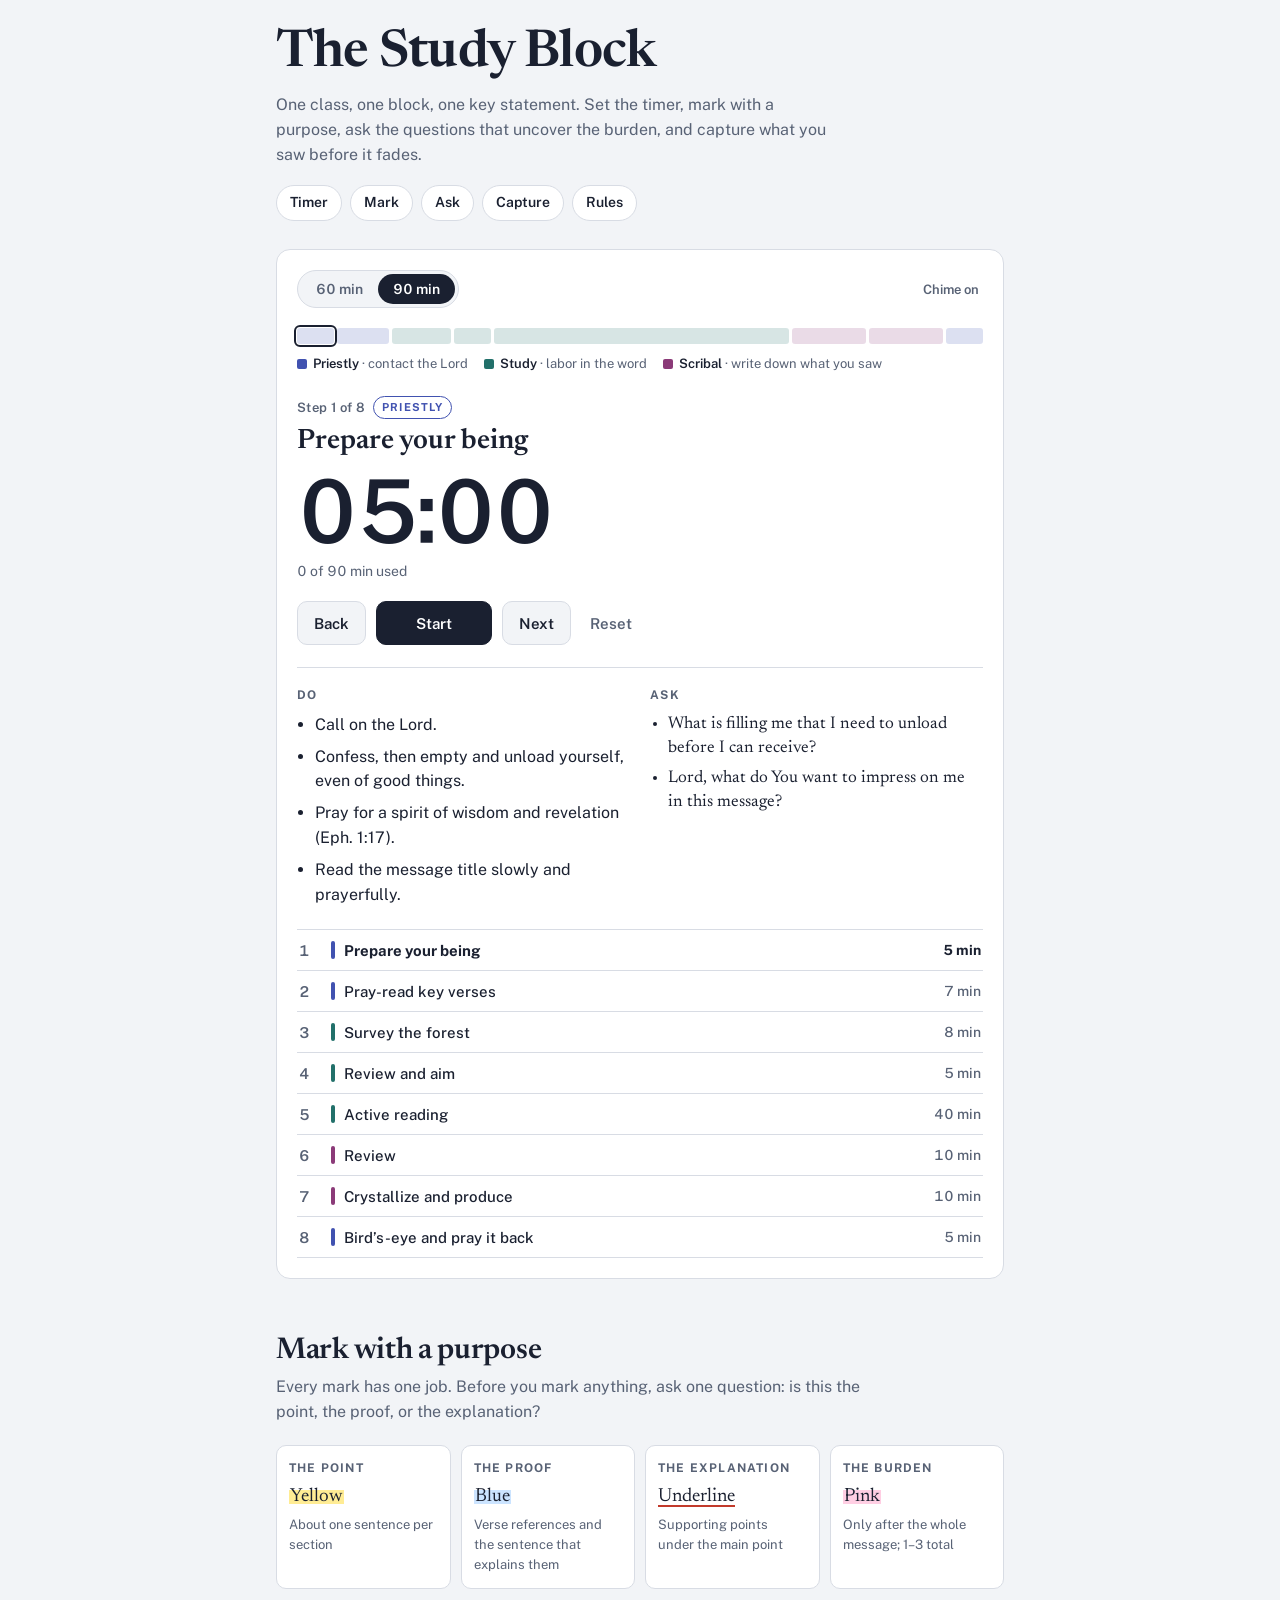
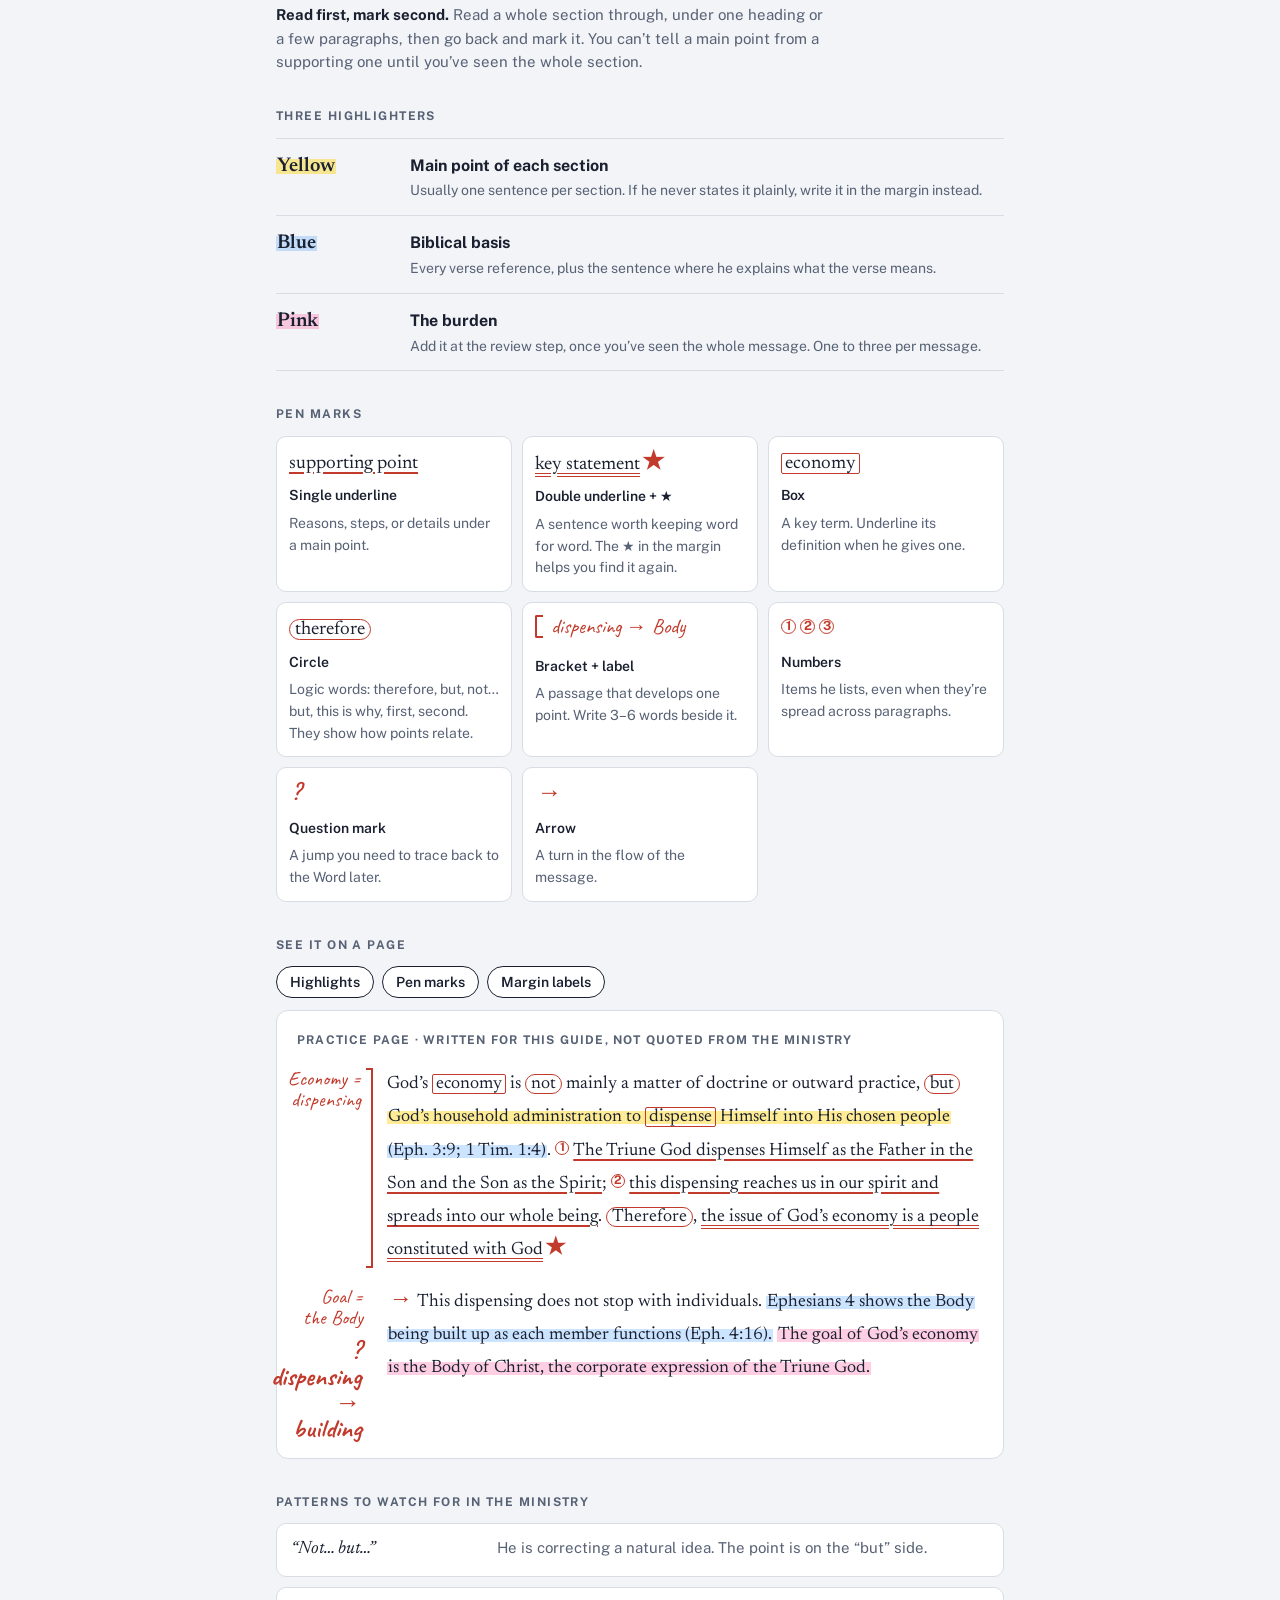
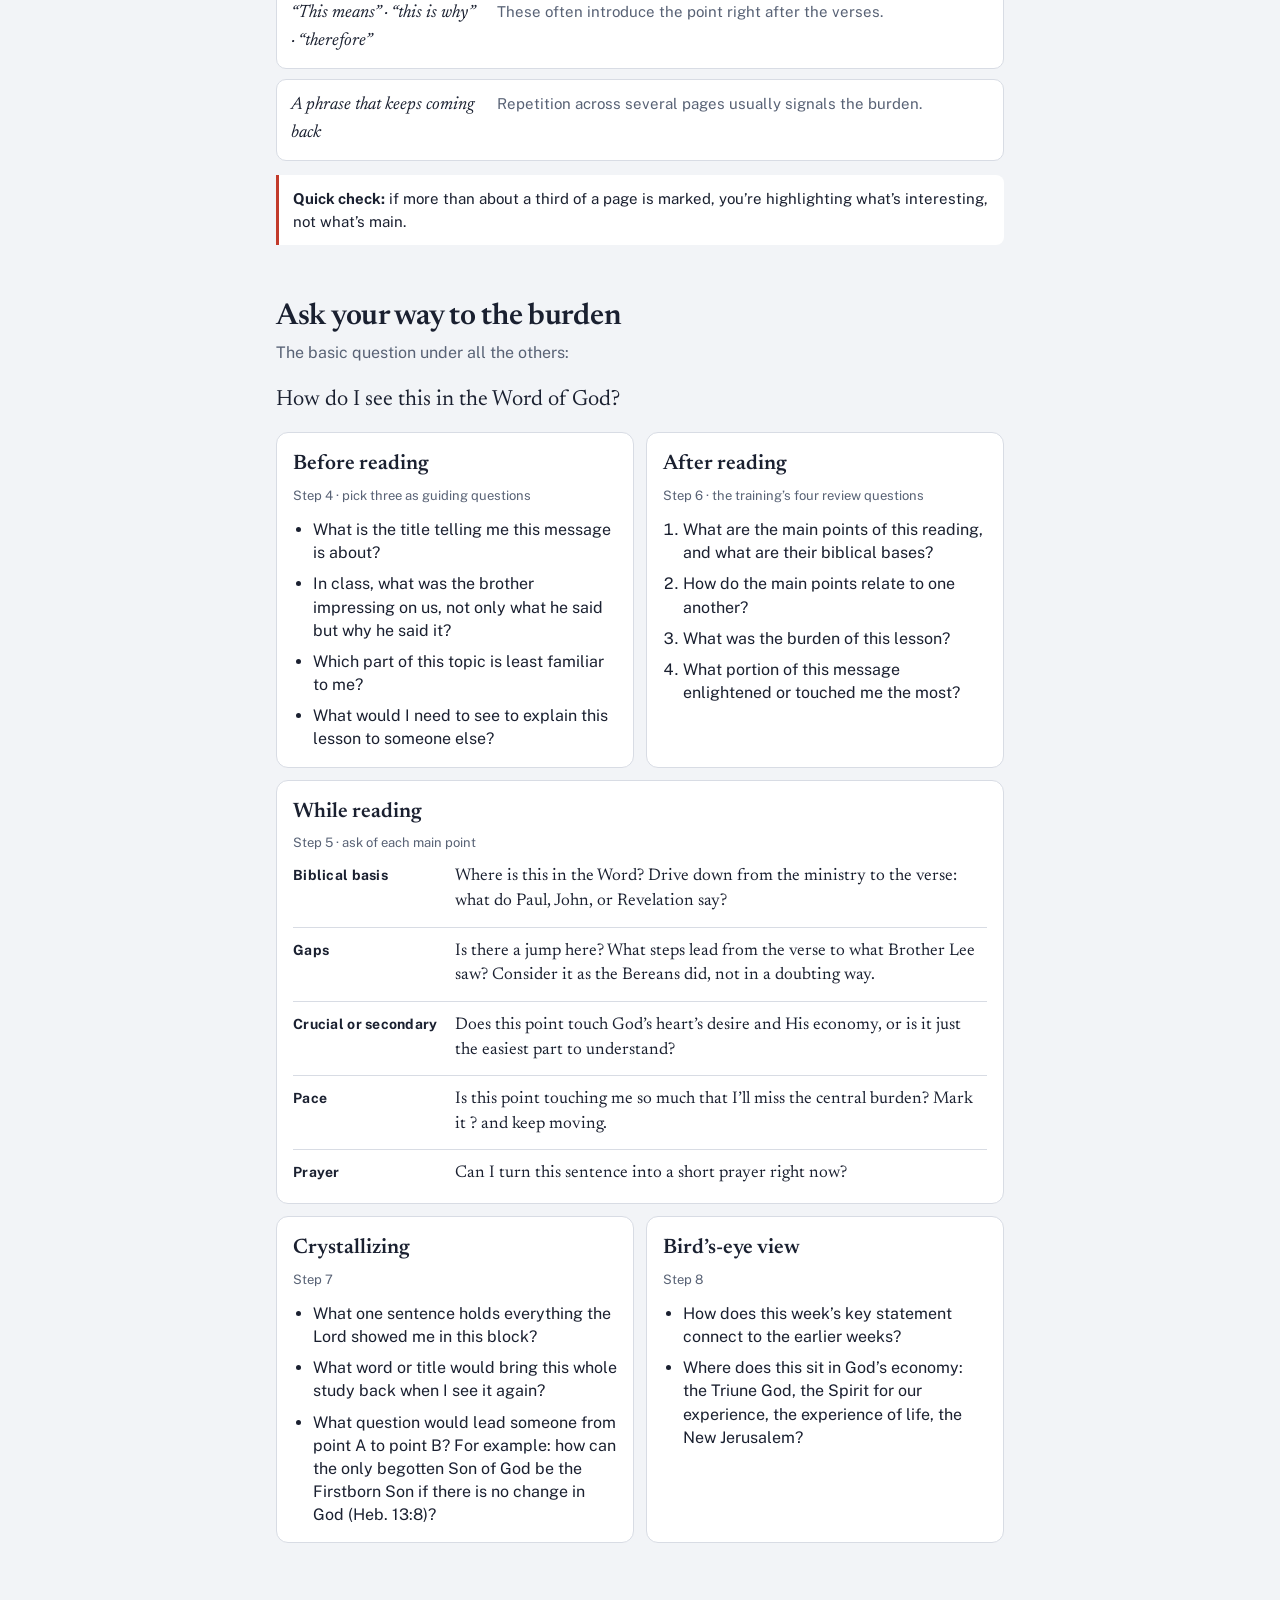
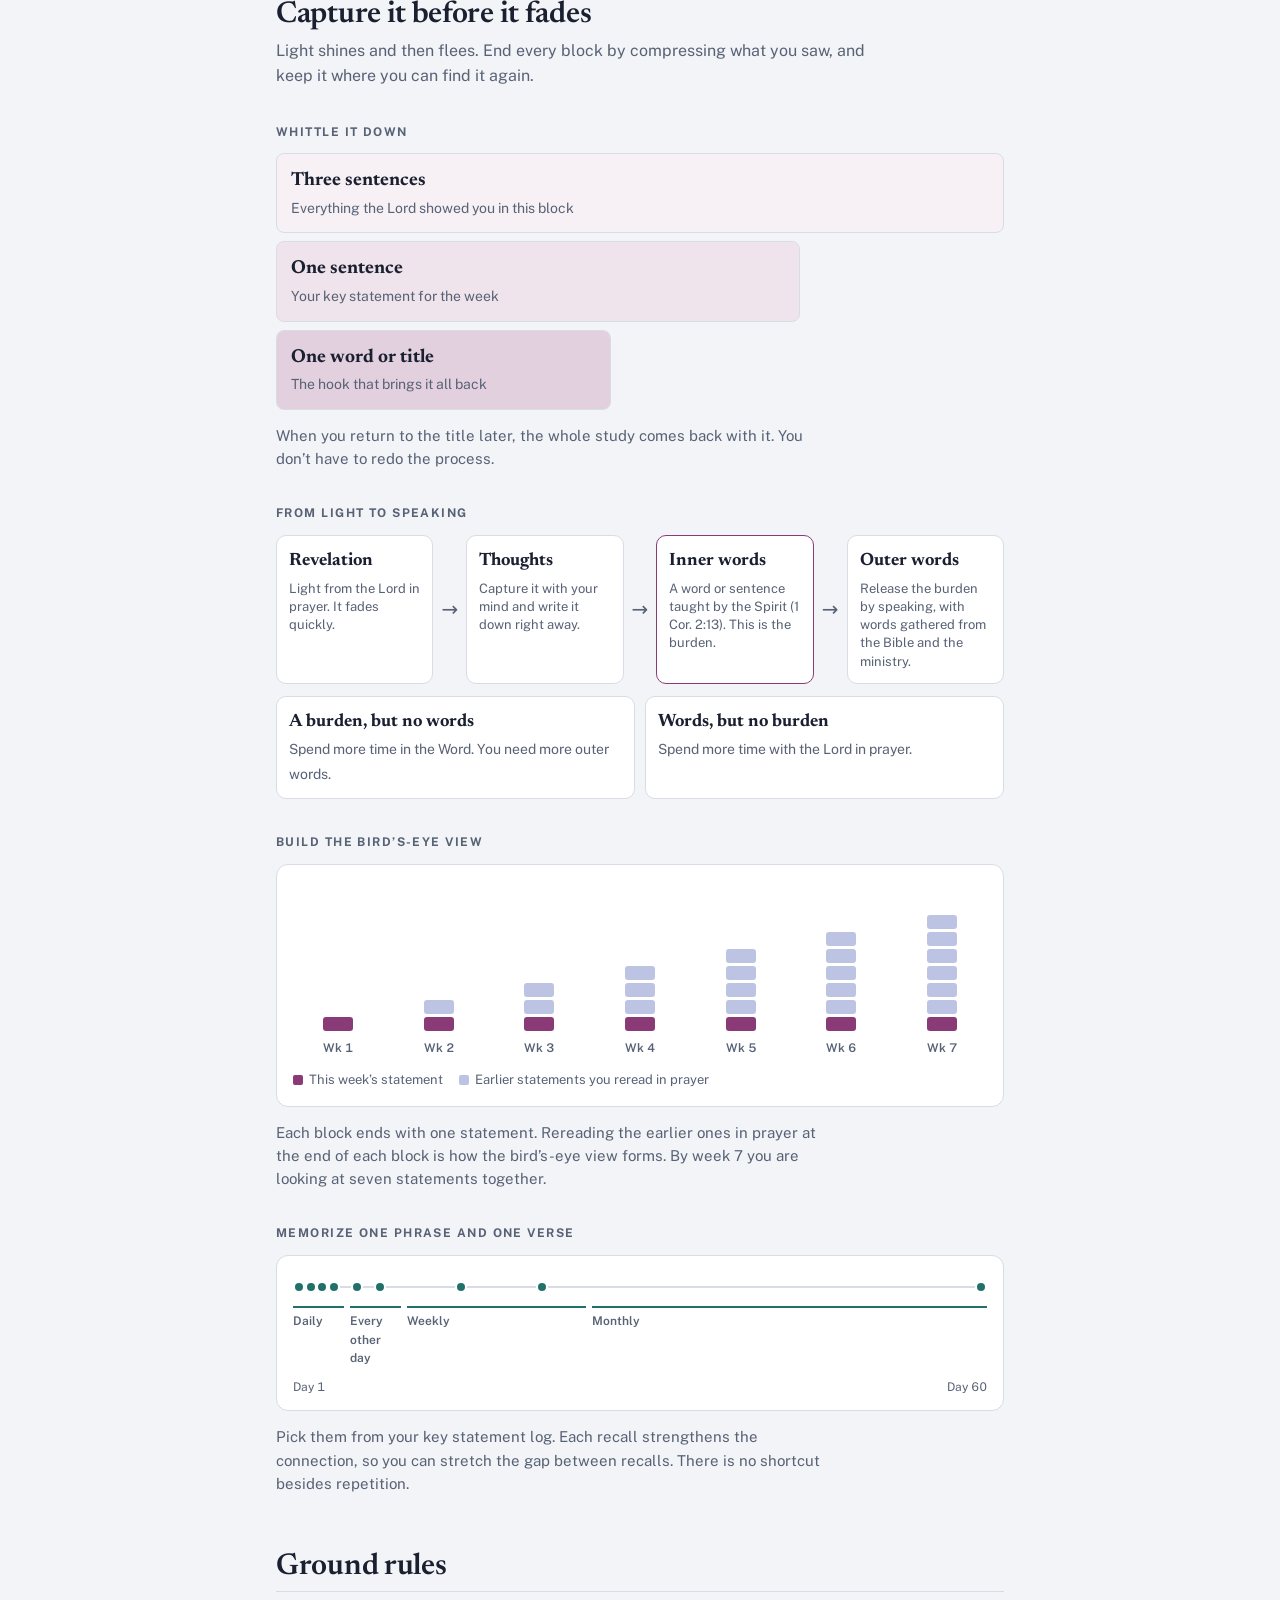
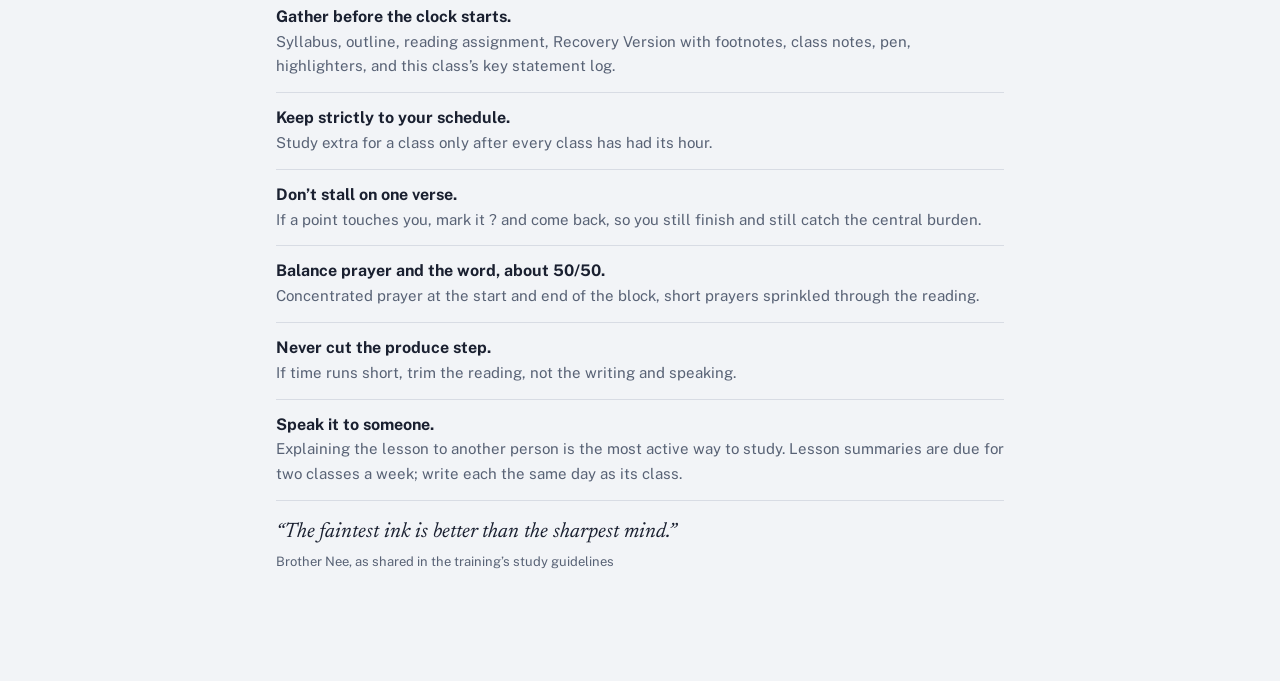
==== index.html @ 32d8c254 "Rename browser tab title to Studying the Ministry Co-Authored-By: Claude Opus 5.5 <noreply@anthropic" ====
<!doctype html>
<html lang="en">
<head>
<meta charset="utf-8">
<meta name="viewport" content="width=device-width, initial-scale=1, viewport-fit=cover">
<title>Studying the Ministry</title>
<link rel="preconnect" href="https://fonts.googleapis.com">
<link rel="preconnect" href="https://fonts.gstatic.com" crossorigin>
<link rel="stylesheet" href="https://fonts.googleapis.com/css2?family=Caveat:wght@500;700&family=Newsreader:ital,opsz,wght@0,6..72,400;0,6..72,600;1,6..72,400&family=Public+Sans:wght@400;500;600;700&display=swap">
<style>
/* Standalone reset (the artifact viewer supplied these) */
[hidden] { display: none !important; }
body { margin: 0; }
img { max-width: 100%; }
:root { padding-top: env(safe-area-inset-top, 0px); padding-bottom: env(safe-area-inset-bottom, 0px); }

/* Layout: one reading column like a marked study page — the timer is the working tool up top, then the marking key, questions, and capture methods as reference. */
:root {
  --paper: #F2F4F7;
  --sheet: #FFFFFF;
  --ink: #1A2030;
  --muted: #586275;
  --rule: #D8DCE4;
  --pen: #C23A2B;
  --priestly: #4152B0;
  --study: #22706A;
  --scribal: #8B3A78;
  --hl-y: rgba(255, 210, 0, .42);
  --hl-b: rgba(56, 150, 255, .26);
  --hl-p: rgba(255, 80, 155, .28);
  --font-display: "Newsreader", Georgia, "Times New Roman", serif;
  --font-body: "Public Sans", system-ui, -apple-system, "Segoe UI", sans-serif;
  --font-hand: "Caveat", "Segoe Print", "Bradley Hand", cursive;
}
@media (prefers-color-scheme: dark) {
  :root:not([data-theme="light"]) {
    --paper: #11141B; --sheet: #191D27; --ink: #E6E9F0; --muted: #9BA4B6; --rule: #2B3141; --pen: #FF8274;
    --priestly: #95A2FF; --study: #5CC4B9; --scribal: #E592CF;
    --hl-y: rgba(255, 210, 0, .30); --hl-b: rgba(90, 170, 255, .30); --hl-p: rgba(255, 110, 175, .32);
    color-scheme: dark;
  }
}
:root[data-theme="dark"] {
  --paper: #11141B; --sheet: #191D27; --ink: #E6E9F0; --muted: #9BA4B6; --rule: #2B3141; --pen: #FF8274;
  --priestly: #95A2FF; --study: #5CC4B9; --scribal: #E592CF;
  --hl-y: rgba(255, 210, 0, .30); --hl-b: rgba(90, 170, 255, .30); --hl-p: rgba(255, 110, 175, .32);
  color-scheme: dark;
}

* { box-sizing: border-box; }
body { background: var(--paper); color: var(--ink); font-family: var(--font-body); font-size: 16px; line-height: 1.55; }
.wrap {
  max-width: 760px; margin: 0 auto;
  padding-left: max(16px, env(safe-area-inset-left, 0px));
  padding-right: max(16px, env(safe-area-inset-right, 0px));
  padding-block: 28px 110px;
}
a { color: inherit; }
.sr { position: absolute; width: 1px; height: 1px; overflow: hidden; clip: rect(0 0 0 0); white-space: nowrap; }

/* Header */
h1 { font-family: var(--font-display); font-weight: 600; font-size: clamp(36px, 8vw, 52px); line-height: 1.02; margin: 0 0 12px; letter-spacing: -.015em; text-wrap: balance; }
.lede { color: var(--muted); max-width: 56ch; margin: 0; }
nav.jump { display: flex; gap: 8px; flex-wrap: wrap; margin-top: 18px; }
nav.jump a { font-size: 14px; font-weight: 600; text-decoration: none; padding: 6px 13px; border: 1px solid var(--rule); border-radius: 999px; background: var(--sheet); }
nav.jump a:hover { border-color: var(--muted); }

section { margin-top: 56px; scroll-margin-top: 16px; }
h2 { font-family: var(--font-display); font-weight: 600; font-size: 30px; line-height: 1.12; margin: 0 0 6px; text-wrap: balance; letter-spacing: -.01em; }
.section-lede { color: var(--muted); margin: 0 0 20px; max-width: 60ch; }
h3 { font-size: 12px; text-transform: uppercase; letter-spacing: .12em; color: var(--muted); font-weight: 700; margin: 34px 0 12px; }

/* Timer */
.tool { background: var(--sheet); border: 1px solid var(--rule); border-radius: 14px; padding: 20px; margin-top: 26px; }
.tool-top { display: flex; justify-content: space-between; align-items: center; gap: 12px; flex-wrap: wrap; }
.seg-ctl { display: inline-flex; border: 1px solid var(--rule); border-radius: 999px; padding: 3px; background: var(--paper); }
.seg-ctl button { border: 0; background: transparent; font: 600 14px var(--font-body); color: var(--muted); padding: 7px 15px; border-radius: 999px; cursor: pointer; font-variant-numeric: tabular-nums; }
.seg-ctl button[aria-pressed="true"] { background: var(--ink); color: var(--sheet); }
.chime { font: 600 13px var(--font-body); color: var(--muted); background: transparent; border: 0; cursor: pointer; padding: 6px 4px; }

.bar { display: flex; gap: 3px; height: 16px; margin: 20px 0 10px; }
.seg { position: relative; border-radius: 3px; overflow: hidden; min-width: 8px; cursor: pointer; border: 0; padding: 0; background: transparent; }
.seg::before { content: ""; position: absolute; inset: 0; background: var(--c); opacity: .18; }
.seg .fill { position: absolute; inset: 0 auto 0 0; width: 0; background: var(--c); }
.seg.current { outline: 2px solid var(--ink); outline-offset: 1px; }
.g-priestly { --c: var(--priestly); }
.g-study { --c: var(--study); }
.g-scribal { --c: var(--scribal); }
.legend { display: flex; gap: 6px 16px; flex-wrap: wrap; font-size: 13px; color: var(--muted); margin: 0; padding: 0; list-style: none; }
.legend li::before { content: ""; display: inline-block; width: 10px; height: 10px; border-radius: 2px; background: var(--c); margin-right: 6px; vertical-align: -1px; }
.legend b { color: var(--ink); font-weight: 600; }

.now { margin-top: 22px; }
.now .meta { font-size: 13px; color: var(--muted); font-weight: 600; letter-spacing: .03em; display: flex; gap: 8px; align-items: center; flex-wrap: wrap; }
.pill { font-size: 11px; font-weight: 700; letter-spacing: .1em; text-transform: uppercase; padding: 2px 8px; border-radius: 999px; color: var(--c); border: 1px solid var(--c); }
.now .name { font-family: var(--font-display); font-size: 28px; font-weight: 600; line-height: 1.15; margin: 6px 0 0; text-wrap: balance; }
.clock { font-variant-numeric: tabular-nums; font-size: clamp(60px, 17vw, 88px); font-weight: 600; letter-spacing: -.03em; line-height: 1; margin: 10px 0 6px; }
.overall { font-size: 14px; color: var(--muted); font-variant-numeric: tabular-nums; margin: 0; }

.controls { display: flex; gap: 10px; margin-top: 18px; flex-wrap: wrap; align-items: center; }
.btn { font: 600 15px var(--font-body); border-radius: 10px; padding: 10px 16px; border: 1px solid var(--rule); background: var(--paper); color: var(--ink); cursor: pointer; min-height: 44px; }
.btn.primary { background: var(--ink); color: var(--sheet); border-color: var(--ink); min-width: 116px; }
.btn.text { background: transparent; border-color: transparent; color: var(--muted); padding-inline: 8px; }
.btn:hover { border-color: var(--muted); }
.btn.primary:hover { opacity: .9; }
button:focus-visible, a:focus-visible { outline: 2px solid var(--priestly); outline-offset: 2px; }

.detail { display: grid; grid-template-columns: 1fr 1fr; gap: 20px; margin-top: 22px; padding-top: 18px; border-top: 1px solid var(--rule); }
.detail > div { min-width: 0; }
.detail h4 { margin: 0 0 8px; font-size: 12px; letter-spacing: .12em; text-transform: uppercase; color: var(--muted); }
.detail ul { margin: 0; padding-left: 18px; display: grid; gap: 7px; }
.detail .ask li { font-family: var(--font-display); font-size: 17px; line-height: 1.4; }
.pace { margin-top: 16px; font-size: 14px; padding: 10px 12px; border-radius: 8px; background: var(--paper); border: 1px dashed var(--rule); }
@media (max-width: 560px) { .detail { grid-template-columns: 1fr; } }

.steps { list-style: none; margin: 22px 0 0; padding: 0; border-top: 1px solid var(--rule); }
.steps button { width: 100%; display: grid; grid-template-columns: 22px 1fr auto; gap: 10px; align-items: center; padding: 11px 2px; border: 0; border-bottom: 1px solid var(--rule); background: transparent; color: var(--ink); font: 500 15px var(--font-body); text-align: left; cursor: pointer; }
.steps .n { font-variant-numeric: tabular-nums; color: var(--muted); font-weight: 600; }
.steps .nm { display: flex; align-items: center; gap: 9px; min-width: 0; }
.steps .nm::before { content: ""; flex: none; width: 4px; height: 18px; border-radius: 2px; background: var(--c); }
.steps .mins { font-variant-numeric: tabular-nums; color: var(--muted); font-size: 14px; white-space: nowrap; }
.steps li.is-current button { font-weight: 700; }
.steps li.is-current .mins { color: var(--ink); }
.steps li.is-off button { color: var(--muted); cursor: default; }
.steps li.is-off .nm::before { opacity: .35; }

/* Marking key */
.triage { display: grid; grid-template-columns: repeat(4, minmax(0, 1fr)); gap: 10px; }
@media (max-width: 640px) { .triage { grid-template-columns: repeat(2, minmax(0, 1fr)); } }
.tri { background: var(--sheet); border: 1px solid var(--rule); border-radius: 10px; padding: 13px 12px; }
.tri .q { font-size: 12px; text-transform: uppercase; letter-spacing: .1em; color: var(--muted); font-weight: 700; }
.tri .a { margin-top: 8px; font-family: var(--font-display); font-size: 19px; line-height: 1.25; }
.tri .w { margin-top: 6px; font-size: 13px; color: var(--muted); }
.note { margin-top: 14px; font-size: 15px; color: var(--muted); max-width: 62ch; }
.note b { color: var(--ink); }

.swatches { display: grid; gap: 0; border-top: 1px solid var(--rule); }
.sw { display: grid; grid-template-columns: 120px 1fr; gap: 14px; padding: 12px 0; border-bottom: 1px solid var(--rule); align-items: baseline; }
.sw .word { font-family: var(--font-display); font-size: 20px; font-weight: 600; }
.sw .use { min-width: 0; }
.sw .use b { display: block; }
.sw .use span { color: var(--muted); font-size: 14px; }
@media (max-width: 420px) { .sw { grid-template-columns: 96px 1fr; } }

.marks { display: grid; grid-template-columns: repeat(auto-fill, minmax(min(100%, 220px), 1fr)); gap: 10px; }
.mk { background: var(--sheet); border: 1px solid var(--rule); border-radius: 10px; padding: 12px; display: grid; gap: 6px; align-content: start; }
.mk .ex { font-family: var(--font-display); font-size: 19px; line-height: 1.6; min-height: 30px; }
.mk .lbl { font-weight: 600; font-size: 14px; }
.mk .why { color: var(--muted); font-size: 14px; }
.brk { display: inline-flex; align-items: stretch; gap: 8px; }
.brk i { width: 8px; border: 2px solid var(--pen); border-right: 0; border-radius: 2px 0 0 2px; }
.brk span { font-family: var(--font-hand); color: var(--pen); font-size: 21px; line-height: 1.1; }

/* Marks (shared) */
.hl-y, .hl-b, .hl-p { -webkit-box-decoration-break: clone; box-decoration-break: clone; padding: 0 1px; }
.hl-y { background: linear-gradient(transparent 16%, var(--hl-y) 16%, var(--hl-y) 90%, transparent 90%); }
.hl-b { background: linear-gradient(transparent 16%, var(--hl-b) 16%, var(--hl-b) 90%, transparent 90%); }
.hl-p { background: linear-gradient(transparent 16%, var(--hl-p) 16%, var(--hl-p) 90%, transparent 90%); }
.u1 { text-decoration: underline 1.5px var(--pen); text-underline-offset: 4px; }
.u2 { text-decoration: underline double var(--pen); text-underline-offset: 4px; }
.bx { border: 1.5px solid var(--pen); border-radius: 2px; padding: 0 3px; -webkit-box-decoration-break: clone; box-decoration-break: clone; }
.cir { border: 1.5px solid var(--pen); border-radius: 999px; padding: 0 5px; }
.num { display: inline-flex; align-items: center; justify-content: center; width: 1.2em; height: 1.2em; border: 1.5px solid var(--pen); border-radius: 50%; color: var(--pen); font: 700 .66em/1 var(--font-body); vertical-align: .3em; margin-right: 4px; }
.star, .arrow, .qm { font-family: var(--font-hand); color: var(--pen); font-weight: 700; font-size: 1.3em; line-height: 1; margin: 0 2px; }

/* Practice page */
.layers { display: flex; gap: 8px; flex-wrap: wrap; margin-bottom: 12px; }
.layer { font: 600 14px var(--font-body); padding: 7px 13px; border-radius: 999px; border: 1px solid var(--rule); background: var(--sheet); color: var(--muted); cursor: pointer; }
.layer[aria-pressed="true"] { color: var(--ink); border-color: var(--ink); }
.page { background: var(--sheet); border: 1px solid var(--rule); border-radius: 12px; padding: 20px 20px 16px 0; display: grid; gap: 18px; }
.page .tag { padding-left: 20px; font-size: 12px; letter-spacing: .1em; text-transform: uppercase; color: var(--muted); font-weight: 700; }
.row { display: grid; grid-template-columns: 96px minmax(0, 1fr); gap: 14px; }
.margin { font-family: var(--font-hand); color: var(--pen); font-size: 20px; line-height: 1.05; text-align: right; padding-right: 10px; display: flex; flex-direction: column; gap: 10px; align-items: flex-end; }
.margin.bracket { border-right: 2px solid var(--pen); position: relative; }
.margin.bracket::before, .margin.bracket::after { content: ""; position: absolute; right: -2px; width: 7px; height: 2px; background: var(--pen); }
.margin.bracket::before { top: 0; }
.margin.bracket::after { bottom: 0; }
.txt { margin: 0; font-family: var(--font-display); font-size: 18px; line-height: 1.85; }
.page:not(.show-hl) .hl-y, .page:not(.show-hl) .hl-b, .page:not(.show-hl) .hl-p { background: none; }
.page:not(.show-pen) .u1, .page:not(.show-pen) .u2 { text-decoration: none; }
.page:not(.show-pen) .bx, .page:not(.show-pen) .cir, .page:not(.show-pen) .num { border-color: transparent; }
.page:not(.show-pen) .num, .page:not(.show-pen) .star, .page:not(.show-pen) .arrow { visibility: hidden; }
.page:not(.show-margin) .margin { visibility: hidden; }
@media (max-width: 480px) {
  .row { grid-template-columns: 70px minmax(0, 1fr); gap: 10px; }
  .margin { font-size: 17px; padding-right: 8px; }
  .txt { font-size: 17px; }
  .page { padding-right: 14px; }
}

.patterns { display: grid; gap: 10px; margin: 0; padding: 0; list-style: none; }
.patterns li { background: var(--sheet); border: 1px solid var(--rule); border-radius: 10px; padding: 12px 14px; display: grid; grid-template-columns: minmax(0, 190px) minmax(0, 1fr); gap: 4px 16px; }
.patterns .p { font-family: var(--font-display); font-size: 18px; font-style: italic; }
.patterns .m { color: var(--muted); font-size: 15px; }
@media (max-width: 520px) { .patterns li { grid-template-columns: 1fr; } }
.check { margin-top: 14px; padding: 12px 14px; border-left: 3px solid var(--pen); background: var(--sheet); border-radius: 0 8px 8px 0; font-size: 15px; }

/* Questions */
.qgrid { display: grid; grid-template-columns: repeat(2, minmax(0, 1fr)); gap: 12px; }
@media (max-width: 620px) { .qgrid { grid-template-columns: 1fr; } }
.qcard { background: var(--sheet); border: 1px solid var(--rule); border-radius: 12px; padding: 16px; min-width: 0; }
.qcard.wide { grid-column: 1 / -1; }
.qcard h4 { margin: 0 0 4px; font-family: var(--font-display); font-size: 21px; font-weight: 600; }
.qcard .when { font-size: 13px; color: var(--muted); margin: 0 0 12px; }
.qcard ul, .qcard ol { margin: 0; padding-left: 20px; display: grid; gap: 8px; }
.qcard li { line-height: 1.45; }
.qdl { margin: 0; display: grid; gap: 12px; }
.qdl div { display: grid; grid-template-columns: 150px minmax(0, 1fr); gap: 12px; padding-bottom: 12px; border-bottom: 1px solid var(--rule); }
.qdl div:last-child { border-bottom: 0; padding-bottom: 0; }
.qdl dt { font-weight: 700; font-size: 14px; letter-spacing: .02em; }
.qdl dd { margin: 0; font-family: var(--font-display); font-size: 17px; line-height: 1.45; }
@media (max-width: 520px) { .qdl div { grid-template-columns: 1fr; gap: 2px; } }
.basic { font-family: var(--font-display); font-size: 22px; line-height: 1.3; margin: 0 0 18px; max-width: 34ch; text-wrap: balance; }

/* Capture */
.ladder { display: grid; gap: 8px; }
.rung { border-radius: 8px; padding: 12px 14px; color: var(--ink); background: var(--sheet); border: 1px solid var(--rule); position: relative; overflow: hidden; min-width: 0; }
.rung::before { content: ""; position: absolute; inset: 0; background: var(--scribal); opacity: var(--o); }
.rung > * { position: relative; }
.rung b { display: block; font-family: var(--font-display); font-size: 19px; }
.rung span { font-size: 14px; color: var(--muted); }
.r1 { width: 100%; --o: .07; }
.r2 { width: 72%; --o: .14; }
.r3 { width: 46%; --o: .24; }
@media (max-width: 480px) { .r2 { width: 84%; } .r3 { width: 64%; } }

.flow { display: grid; grid-template-columns: repeat(7, auto); align-items: stretch; gap: 8px; }
.fstep { background: var(--sheet); border: 1px solid var(--rule); border-radius: 10px; padding: 12px; min-width: 0; }
.fstep b { display: block; font-family: var(--font-display); font-size: 18px; margin-bottom: 4px; }
.fstep span { font-size: 13px; color: var(--muted); line-height: 1.4; display: block; }
.fstep.burden { border-color: var(--scribal); }
.farrow { align-self: center; color: var(--muted); font-size: 20px; }
.farrow::before { content: "→"; }
@media (max-width: 700px) {
  .flow { grid-template-columns: 1fr; }
  .farrow { justify-self: center; }
  .farrow::before { content: "↓"; }
}
.diag { display: grid; grid-template-columns: repeat(2, minmax(0, 1fr)); gap: 10px; margin-top: 12px; }
.diag div { background: var(--sheet); border: 1px solid var(--rule); border-radius: 10px; padding: 12px; }
.diag b { display: block; font-family: var(--font-display); font-size: 18px; }
.diag span { font-size: 14px; color: var(--muted); }
@media (max-width: 480px) { .diag { grid-template-columns: 1fr; } }

.stairs-wrap { background: var(--sheet); border: 1px solid var(--rule); border-radius: 12px; padding: 16px; }
.stairs { display: flex; align-items: flex-end; gap: 10px; height: 150px; }
.wk { display: flex; flex-direction: column-reverse; gap: 3px; align-items: center; flex: 1; min-width: 0; }
.wk i { display: block; width: 100%; max-width: 30px; height: 14px; border-radius: 3px; background: var(--priestly); opacity: .35; }
.wk i:first-child { opacity: 1; background: var(--scribal); }
.wklabels { display: flex; gap: 10px; margin-top: 8px; }
.wklabels span { flex: 1; text-align: center; font-size: 12px; color: var(--muted); font-variant-numeric: tabular-nums; font-weight: 600; }
.stairs-key { display: flex; gap: 6px 16px; flex-wrap: wrap; margin: 12px 0 0; padding: 0; list-style: none; font-size: 13px; color: var(--muted); }
.stairs-key li::before { content: ""; display: inline-block; width: 10px; height: 10px; border-radius: 2px; margin-right: 6px; vertical-align: -1px; background: var(--k); opacity: var(--ko, 1); }

.cadence { background: var(--sheet); border: 1px solid var(--rule); border-radius: 12px; padding: 18px 16px 14px; }
.track { position: relative; height: 26px; margin: 0 6px; }
.track::before { content: ""; position: absolute; left: 0; right: 0; top: 12px; height: 2px; background: var(--rule); }
.track i { position: absolute; top: 7px; width: 12px; height: 12px; margin-left: -6px; border-radius: 50%; background: var(--study); border: 2px solid var(--sheet); }
.phases { display: grid; grid-template-columns: 4fr 4fr 14fr 31fr; gap: 6px; margin-top: 6px; font-size: 12px; color: var(--muted); font-weight: 600; }
.phases span { border-top: 2px solid var(--study); padding-top: 4px; min-width: 0; }
.axis { display: flex; justify-content: space-between; font-size: 12px; color: var(--muted); margin-top: 10px; font-variant-numeric: tabular-nums; }

.rules { list-style: none; margin: 0; padding: 0; display: grid; gap: 0; border-top: 1px solid var(--rule); }
.rules li { padding: 13px 0; border-bottom: 1px solid var(--rule); }
.rules b { display: block; }
.rules span { color: var(--muted); font-size: 15px; }
blockquote { margin: 18px 0 0; font-family: var(--font-display); font-style: italic; font-size: 21px; line-height: 1.35; }
blockquote cite { display: block; font-style: normal; font-family: var(--font-body); font-size: 13px; color: var(--muted); margin-top: 6px; }


/* Floating mini timer */
.mini { position: fixed; left: 50%; transform: translateX(-50%); bottom: calc(14px + env(safe-area-inset-bottom, 0px)); background: var(--ink); color: var(--sheet); border-radius: 999px; padding: 10px 18px; font: 600 15px var(--font-body); display: flex; gap: 10px; align-items: center; border: 0; cursor: pointer; max-width: calc(100% - 32px); box-shadow: 0 6px 20px rgba(0,0,0,.18); z-index: 20; }
.mini .t { font-variant-numeric: tabular-nums; }
.mini .s { white-space: nowrap; overflow: hidden; text-overflow: ellipsis; opacity: .8; font-weight: 500; }

@media (prefers-reduced-motion: no-preference) {
  .seg .fill { transition: width .25s linear; }
}
</style>
</head>
<body>
<div class="wrap">
  <header>
    <h1>The Study Block</h1>
    <p class="lede">One class, one block, one key statement. Set the timer, mark with a purpose, ask the questions that uncover the burden, and capture what you saw before it fades.</p>
    <nav class="jump" aria-label="Sections">
      <a href="#timer">Timer</a>
      <a href="#mark">Mark</a>
      <a href="#ask">Ask</a>
      <a href="#capture">Capture</a>
      <a href="#rules">Rules</a>
    </nav>
  </header>

  <!-- TIMER -->
  <section id="timer" style="margin-top:28px">
    <div class="tool" id="tool">
      <div class="tool-top">
        <div class="seg-ctl" role="group" aria-label="Block length">
          <button type="button" id="len60" aria-pressed="false">60 min</button>
          <button type="button" id="len90" aria-pressed="true">90 min</button>
        </div>
        <button type="button" class="chime" id="chime" aria-pressed="true">Chime on</button>
      </div>

      <div class="bar" id="bar" aria-hidden="true"></div>
      <ul class="legend">
        <li class="g-priestly"><b>Priestly</b> · contact the Lord</li>
        <li class="g-study"><b>Study</b> · labor in the word</li>
        <li class="g-scribal"><b>Scribal</b> · write down what you saw</li>
      </ul>

      <div class="now">
        <div class="meta"><span id="stepOf">Step 1 of 8</span><span class="pill g-priestly" id="stepGroup">Priestly</span></div>
        <p class="name" id="stepName">Prepare your being</p>
        <div class="clock" id="clock">05:00</div>
        <p class="overall" id="overall">0 of 90 min used</p>
      </div>

      <div class="controls">
        <button type="button" class="btn" id="back" aria-label="Previous step">Back</button>
        <button type="button" class="btn primary" id="startBtn">Start</button>
        <button type="button" class="btn" id="next" aria-label="Next step">Next</button>
        <button type="button" class="btn text" id="reset">Reset</button>
      </div>

      <div class="detail" id="detail">
        <div><h4>Do</h4><ul id="doList"></ul></div>
        <div><h4>Ask</h4><ul class="ask" id="askList"></ul></div>
      </div>
      <div class="pace" id="pace" hidden></div>

      <ol class="steps" id="steps" aria-label="All steps"></ol>
      <p class="sr" aria-live="polite" id="live"></p>
    </div>
  </section>

  <!-- MARK -->
  <section id="mark">
    <h2>Mark with a purpose</h2>
    <p class="section-lede">Every mark has one job. Before you mark anything, ask one question: is this the point, the proof, or the explanation?</p>

    <div class="triage">
      <div class="tri"><div class="q">The point</div><div class="a"><span class="hl-y">Yellow</span></div><div class="w">About one sentence per section</div></div>
      <div class="tri"><div class="q">The proof</div><div class="a"><span class="hl-b">Blue</span></div><div class="w">Verse references and the sentence that explains them</div></div>
      <div class="tri"><div class="q">The explanation</div><div class="a"><span class="u1">Underline</span></div><div class="w">Supporting points under the main point</div></div>
      <div class="tri"><div class="q">The burden</div><div class="a"><span class="hl-p">Pink</span></div><div class="w">Only after the whole message; 1–3 total</div></div>
    </div>
    <p class="note"><b>Read first, mark second.</b> Read a whole section through, under one heading or a few paragraphs, then go back and mark it. You can’t tell a main point from a supporting one until you’ve seen the whole section.</p>

    <h3>Three highlighters</h3>
    <div class="swatches">
      <div class="sw"><div class="word"><span class="hl-y">Yellow</span></div><div class="use"><b>Main point of each section</b><span>Usually one sentence per section. If he never states it plainly, write it in the margin instead.</span></div></div>
      <div class="sw"><div class="word"><span class="hl-b">Blue</span></div><div class="use"><b>Biblical basis</b><span>Every verse reference, plus the sentence where he explains what the verse means.</span></div></div>
      <div class="sw"><div class="word"><span class="hl-p">Pink</span></div><div class="use"><b>The burden</b><span>Add it at the review step, once you’ve seen the whole message. One to three per message.</span></div></div>
    </div>

    <h3>Pen marks</h3>
    <div class="marks">
      <div class="mk"><div class="ex"><span class="u1">supporting point</span></div><div class="lbl">Single underline</div><div class="why">Reasons, steps, or details under a main point.</div></div>
      <div class="mk"><div class="ex"><span class="u2">key statement</span><span class="star">★</span></div><div class="lbl">Double underline + ★</div><div class="why">A sentence worth keeping word for word. The ★ in the margin helps you find it again.</div></div>
      <div class="mk"><div class="ex"><span class="bx">economy</span></div><div class="lbl">Box</div><div class="why">A key term. Underline its definition when he gives one.</div></div>
      <div class="mk"><div class="ex"><span class="cir">therefore</span></div><div class="lbl">Circle</div><div class="why">Logic words: therefore, but, not…but, this is why, first, second. They show how points relate.</div></div>
      <div class="mk"><div class="ex"><span class="brk"><i></i><span>dispensing → Body</span></span></div><div class="lbl">Bracket + label</div><div class="why">A passage that develops one point. Write 3–6 words beside it.</div></div>
      <div class="mk"><div class="ex"><span class="num">1</span><span class="num">2</span><span class="num">3</span></div><div class="lbl">Numbers</div><div class="why">Items he lists, even when they’re spread across paragraphs.</div></div>
      <div class="mk"><div class="ex"><span class="qm">?</span></div><div class="lbl">Question mark</div><div class="why">A jump you need to trace back to the Word later.</div></div>
      <div class="mk"><div class="ex"><span class="arrow">→</span></div><div class="lbl">Arrow</div><div class="why">A turn in the flow of the message.</div></div>
    </div>

    <h3>See it on a page</h3>
    <div class="layers" role="group" aria-label="Show marking layers">
      <button type="button" class="layer" data-layer="show-hl" aria-pressed="true">Highlights</button>
      <button type="button" class="layer" data-layer="show-pen" aria-pressed="true">Pen marks</button>
      <button type="button" class="layer" data-layer="show-margin" aria-pressed="true">Margin labels</button>
    </div>
    <div class="page show-hl show-pen show-margin" id="page">
      <div class="tag">Practice page · written for this guide, not quoted from the ministry</div>
      <div class="row">
        <div class="margin bracket"><span>Economy =<br>dispensing</span></div>
        <p class="txt">God’s <span class="bx">economy</span> is <span class="cir">not</span> mainly a matter of doctrine or outward practice, <span class="cir">but</span> <span class="hl-y">God’s household administration to <span class="bx">dispense</span> Himself into His chosen people</span> <span class="hl-b">(Eph. 3:9; 1 Tim. 1:4)</span>. <span class="num">1</span><span class="u1">The Triune God dispenses Himself as the Father in the Son and the Son as the Spirit</span>; <span class="num">2</span><span class="u1">this dispensing reaches us in our spirit and spreads into our whole being</span>. <span class="cir">Therefore</span>, <span class="u2">the issue of God’s economy is a people constituted with God</span><span class="star">★</span></p>
      </div>
      <div class="row">
        <div class="margin"><span>Goal =<br>the Body</span><span class="qm">? dispensing → building</span></div>
        <p class="txt"><span class="arrow">→</span> This dispensing does not stop with individuals. <span class="hl-b">Ephesians 4 shows the Body being built up as each member functions (Eph. 4:16).</span> <span class="hl-p">The goal of God’s economy is the Body of Christ, the corporate expression of the Triune God.</span></p>
      </div>
    </div>

    <h3>Patterns to watch for in the ministry</h3>
    <ul class="patterns">
      <li><span class="p">“Not… but…”</span><span class="m">He is correcting a natural idea. The point is on the “but” side.</span></li>
      <li><span class="p">“This means” · “this is why” · “therefore”</span><span class="m">These often introduce the point right after the verses.</span></li>
      <li><span class="p">A phrase that keeps coming back</span><span class="m">Repetition across several pages usually signals the burden.</span></li>
    </ul>
    <div class="check"><b>Quick check:</b> if more than about a third of a page is marked, you’re highlighting what’s interesting, not what’s main.</div>
  </section>

  <!-- ASK -->
  <section id="ask">
    <h2>Ask your way to the burden</h2>
    <p class="section-lede">The basic question under all the others:</p>
    <p class="basic">How do I see this in the Word of God?</p>

    <div class="qgrid">
      <div class="qcard">
        <h4>Before reading</h4>
        <p class="when">Step 4 · pick three as guiding questions</p>
        <ul>
          <li>What is the title telling me this message is about?</li>
          <li>In class, what was the brother impressing on us, not only what he said but why he said it?</li>
          <li>Which part of this topic is least familiar to me?</li>
          <li>What would I need to see to explain this lesson to someone else?</li>
        </ul>
      </div>
      <div class="qcard">
        <h4>After reading</h4>
        <p class="when">Step 6 · the training’s four review questions</p>
        <ol>
          <li>What are the main points of this reading, and what are their biblical bases?</li>
          <li>How do the main points relate to one another?</li>
          <li>What was the burden of this lesson?</li>
          <li>What portion of this message enlightened or touched me the most?</li>
        </ol>
      </div>
      <div class="qcard wide">
        <h4>While reading</h4>
        <p class="when">Step 5 · ask of each main point</p>
        <dl class="qdl">
          <div><dt>Biblical basis</dt><dd>Where is this in the Word? Drive down from the ministry to the verse: what do Paul, John, or Revelation say?</dd></div>
          <div><dt>Gaps</dt><dd>Is there a jump here? What steps lead from the verse to what Brother Lee saw? Consider it as the Bereans did, not in a doubting way.</dd></div>
          <div><dt>Crucial or secondary</dt><dd>Does this point touch God’s heart’s desire and His economy, or is it just the easiest part to understand?</dd></div>
          <div><dt>Pace</dt><dd>Is this point touching me so much that I’ll miss the central burden? Mark it ? and keep moving.</dd></div>
          <div><dt>Prayer</dt><dd>Can I turn this sentence into a short prayer right now?</dd></div>
        </dl>
      </div>
      <div class="qcard">
        <h4>Crystallizing</h4>
        <p class="when">Step 7</p>
        <ul>
          <li>What one sentence holds everything the Lord showed me in this block?</li>
          <li>What word or title would bring this whole study back when I see it again?</li>
          <li>What question would lead someone from point A to point B? For example: how can the only begotten Son of God be the Firstborn Son if there is no change in God (Heb. 13:8)?</li>
        </ul>
      </div>
      <div class="qcard">
        <h4>Bird’s-eye view</h4>
        <p class="when">Step 8</p>
        <ul>
          <li>How does this week’s key statement connect to the earlier weeks?</li>
          <li>Where does this sit in God’s economy: the Triune God, the Spirit for our experience, the experience of life, the New Jerusalem?</li>
        </ul>
      </div>
    </div>
  </section>

  <!-- CAPTURE -->
  <section id="capture">
    <h2>Capture it before it fades</h2>
    <p class="section-lede">Light shines and then flees. End every block by compressing what you saw, and keep it where you can find it again.</p>

    <h3>Whittle it down</h3>
    <div class="ladder">
      <div class="rung r1"><b>Three sentences</b><span>Everything the Lord showed you in this block</span></div>
      <div class="rung r2"><b>One sentence</b><span>Your key statement for the week</span></div>
      <div class="rung r3"><b>One word or title</b><span>The hook that brings it all back</span></div>
    </div>
    <p class="note">When you return to the title later, the whole study comes back with it. You don’t have to redo the process.</p>

    <h3>From light to speaking</h3>
    <div class="flow">
      <div class="fstep"><b>Revelation</b><span>Light from the Lord in prayer. It fades quickly.</span></div>
      <div class="farrow" aria-hidden="true"></div>
      <div class="fstep"><b>Thoughts</b><span>Capture it with your mind and write it down right away.</span></div>
      <div class="farrow" aria-hidden="true"></div>
      <div class="fstep burden"><b>Inner words</b><span>A word or sentence taught by the Spirit (1 Cor. 2:13). This is the burden.</span></div>
      <div class="farrow" aria-hidden="true"></div>
      <div class="fstep"><b>Outer words</b><span>Release the burden by speaking, with words gathered from the Bible and the ministry.</span></div>
    </div>
    <div class="diag">
      <div><b>A burden, but no words</b><span>Spend more time in the Word. You need more outer words.</span></div>
      <div><b>Words, but no burden</b><span>Spend more time with the Lord in prayer.</span></div>
    </div>

    <h3>Build the bird’s-eye view</h3>
    <div class="stairs-wrap">
      <div class="stairs" aria-label="Key statements accumulating over seven weeks">
        <div class="wk"><i></i></div>
        <div class="wk"><i></i><i></i></div>
        <div class="wk"><i></i><i></i><i></i></div>
        <div class="wk"><i></i><i></i><i></i><i></i></div>
        <div class="wk"><i></i><i></i><i></i><i></i><i></i></div>
        <div class="wk"><i></i><i></i><i></i><i></i><i></i><i></i></div>
        <div class="wk"><i></i><i></i><i></i><i></i><i></i><i></i><i></i></div>
      </div>
      <div class="wklabels" aria-hidden="true"><span>Wk 1</span><span>Wk 2</span><span>Wk 3</span><span>Wk 4</span><span>Wk 5</span><span>Wk 6</span><span>Wk 7</span></div>
      <ul class="stairs-key">
        <li style="--k: var(--scribal)">This week’s statement</li>
        <li style="--k: var(--priestly); --ko: .35">Earlier statements you reread in prayer</li>
      </ul>
    </div>
    <p class="note">Each block ends with one statement. Rereading the earlier ones in prayer at the end of each block is how the bird’s-eye view forms. By week 7 you are looking at seven statements together.</p>

    <h3>Memorize one phrase and one verse</h3>
    <div class="cadence">
      <div class="track" aria-label="Recall schedule over about two months">
        <i style="left:0%"></i><i style="left:1.7%"></i><i style="left:3.4%"></i><i style="left:5.1%"></i>
        <i style="left:8.5%"></i><i style="left:11.9%"></i>
        <i style="left:23.7%"></i><i style="left:35.6%"></i>
        <i style="left:100%"></i>
      </div>
      <div class="phases" aria-hidden="true"><span>Daily</span><span>Every other day</span><span>Weekly</span><span>Monthly</span></div>
      <div class="axis"><span>Day 1</span><span>Day 60</span></div>
    </div>
    <p class="note">Pick them from your key statement log. Each recall strengthens the connection, so you can stretch the gap between recalls. There is no shortcut besides repetition.</p>
  </section>

  <!-- RULES -->
  <section id="rules">
    <h2>Ground rules</h2>
    <ul class="rules">
      <li><b>Gather before the clock starts.</b><span>Syllabus, outline, reading assignment, Recovery Version with footnotes, class notes, pen, highlighters, and this class’s key statement log.</span></li>
      <li><b>Keep strictly to your schedule.</b><span>Study extra for a class only after every class has had its hour.</span></li>
      <li><b>Don’t stall on one verse.</b><span>If a point touches you, mark it ? and come back, so you still finish and still catch the central burden.</span></li>
      <li><b>Balance prayer and the word, about 50/50.</b><span>Concentrated prayer at the start and end of the block, short prayers sprinkled through the reading.</span></li>
      <li><b>Never cut the produce step.</b><span>If time runs short, trim the reading, not the writing and speaking.</span></li>
      <li><b>Speak it to someone.</b><span>Explaining the lesson to another person is the most active way to study. Lesson summaries are due for two classes a week; write each the same day as its class.</span></li>
    </ul>
    <blockquote>“The faintest ink is better than the sharpest mind.”<cite>Brother Nee, as shared in the training’s study guidelines</cite></blockquote>
  </section>

</div>

<button type="button" class="mini" id="mini" hidden><span class="t" id="miniT">05:00</span><span class="s" id="miniS">Prepare your being</span></button>

<script>
(function () {
  "use strict";
  var GROUPS = { priestly: "Priestly", study: "Study", scribal: "Scribal" };
  var STEPS = [
    { id: "prepare", name: "Prepare your being", g: "priestly", m60: 2, m90: 5,
      act: ["Call on the Lord.", "Confess, then empty and unload yourself, even of good things.", "Pray for a spirit of wisdom and revelation (Eph. 1:17).", "Read the message title slowly and prayerfully."],
      ask: ["What is filling me that I need to unload before I can receive?", "Lord, what do You want to impress on me in this message?"] },
    { id: "verses", name: "Pray-read key verses", g: "priestly", m60: 5, m90: 7,
      act: ["Pray-read one or two key verses for the lesson.", "Write down the word or phrase that touches you."],
      ask: ["What verses does this lesson stand on?", "What is the Lord speaking to me through these words?"] },
    { id: "survey", name: "Survey the forest", g: "study", m60: 0, m90: 8,
      act: ["Scan the whole reading from start to end.", "Read the headings and the first and last sentences of each section.", "Don’t mark anything yet."],
      ask: ["What is the title telling me this message is about?", "From the headings, what might the burden be?"] },
    { id: "aim", name: "Review and aim", g: "study", m60: 5, m90: 5,
      act: ["Skim your class notes and the outline.", "Gauge how much material you need to cover.", "Write three guiding questions."],
      ask: ["In class, what was the brother impressing on us, and why?", "Which part of this topic is least familiar to me?", "What would I need to see to explain this lesson to someone?"] },
    { id: "read", name: "Active reading", g: "study", m60: 30, m90: 40, pace: true,
      act: ["Read a section through, then go back and mark it.", "Highlight the point in yellow and the proof in blue; underline the explanation.", "Write a 3–6 word margin label for each section.", "Stop now and then to turn a sentence into prayer."],
      ask: ["Where is this in the Word? Trace it from the ministry down to the verse.", "Is there a jump here? What steps lead from the verse to what Brother Lee saw?", "Is this crucial, touching God’s heart’s desire, or just the easiest part to understand?", "Is one point holding me too long? Mark it ? and keep moving."] },
    { id: "review", name: "Review", g: "scribal", m60: 10, m90: 10,
      act: ["Answer the four review questions in writing.", "Use your margin labels as the main points.", "Now that you’ve seen the whole message, highlight the burden in pink."],
      ask: ["What are the main points, and what are their biblical bases?", "How do the main points relate to one another?", "What was the burden of this lesson?", "What portion enlightened or touched me the most?"] },
    { id: "produce", name: "Crystallize and produce", g: "scribal", m60: 8, m90: 10,
      act: ["Whittle it down: three sentences, then one sentence, then one word or title.", "Write a 3–4 sentence summary, or outline a prophecy on one point that touched you.", "Speak it aloud."],
      ask: ["What one sentence holds everything the Lord showed me?", "What word or title would bring this whole study back?", "What question would lead someone from point A to point B?"] },
    { id: "birdseye", name: "Bird’s-eye and pray it back", g: "priestly", m60: 0, m90: 5,
      act: ["Reread this class’s earlier key statements.", "Pray today’s key statement back to the Lord.", "Copy today’s statement and title into the class log."],
      ask: ["How does this week connect to the earlier weeks?", "Where does this sit in God’s economy?"] }
  ];
  var DONE = {
    act: ["Copy today’s key statement and title into this class’s log.", "List any ? items to return to.", "Check whether a lesson summary is due for this class."],
    ask: ["If someone asked me for a 30-second sharing right now, could I give it?"]
  };
  var KEY = "ftta-study-block-v1";
  var S = { len: 90, idx: 0, running: false, endAt: 0, remain: null, done: false, sound: true };

  function list() { return STEPS.filter(function (s) { return s["m" + S.len] > 0; }); }
  function stepMs(i) { return list()[i]["m" + S.len] * 60000; }
  function totalMs() { return list().reduce(function (a, s) { return a + s["m" + S.len] * 60000; }, 0); }

  function save() {
    try { localStorage.setItem(KEY, JSON.stringify(S)); } catch (e) {}
  }
  function load() {
    try {
      var d = JSON.parse(localStorage.getItem(KEY) || "null");
      if (d && (d.len === 60 || d.len === 90)) {
        S.len = d.len;
        S.idx = Math.min(Math.max(0, d.idx | 0), list().length - 1);
        S.running = !!d.running;
        S.endAt = +d.endAt || 0;
        S.remain = typeof d.remain === "number" ? d.remain : null;
        S.done = !!d.done;
        S.sound = d.sound !== false;
      }
    } catch (e) {}
    if (S.remain == null || S.remain > stepMs(S.idx) || S.remain < 0) S.remain = stepMs(S.idx);
    if (S.running && !S.endAt) S.running = false;
    if (S.running) catchUp(false);
  }

  // Audio
  var ac = null;
  function unlockAudio() {
    try {
      ac = ac || new (window.AudioContext || window.webkitAudioContext)();
      if (ac.state === "suspended") ac.resume();
    } catch (e) {}
  }
  function chime(n) {
    if (!S.sound || !ac) return;
    try {
      var t0 = ac.currentTime;
      for (var k = 0; k < n; k++) {
        var o = ac.createOscillator(), g = ac.createGain(), t = t0 + k * 0.38;
        o.type = "sine";
        o.frequency.value = k ? 784 : 659;
        g.gain.setValueAtTime(0.0001, t);
        g.gain.exponentialRampToValueAtTime(0.22, t + 0.02);
        g.gain.exponentialRampToValueAtTime(0.0001, t + 1.2);
        o.connect(g); g.connect(ac.destination);
        o.start(t); o.stop(t + 1.3);
      }
    } catch (e) {}
  }

  // Wake lock
  var wl = null;
  function holdWake() {
    try {
      if ("wakeLock" in navigator) {
        navigator.wakeLock.request("screen").then(function (l) { wl = l; }).catch(function () {});
      }
    } catch (e) {}
  }
  function releaseWake() {
    try { if (wl) wl.release(); } catch (e) {}
    wl = null;
  }

  function catchUp(withChime) {
    var r = S.endAt - Date.now();
    var changed = false;
    while (r <= 0) {
      if (S.idx < list().length - 1) {
        S.idx++;
        S.endAt += stepMs(S.idx);
        r = S.endAt - Date.now();
        changed = true;
      } else {
        S.running = false; S.done = true; r = 0; changed = true;
        releaseWake();
        break;
      }
    }
    S.remain = Math.max(0, r);
    if (changed) {
      if (withChime) chime(S.done ? 2 : 1);
      announce();
      save();
    }
  }

  // Elements
  var $ = function (id) { return document.getElementById(id); };
  var el = {
    len60: $("len60"), len90: $("len90"), chime: $("chime"), bar: $("bar"),
    stepOf: $("stepOf"), stepGroup: $("stepGroup"), stepName: $("stepName"), clock: $("clock"), overall: $("overall"),
    back: $("back"), start: $("startBtn"), next: $("next"), reset: $("reset"),
    doList: $("doList"), askList: $("askList"), pace: $("pace"), steps: $("steps"), live: $("live"),
    mini: $("mini"), miniT: $("miniT"), miniS: $("miniS"), tool: $("tool")
  };

  function fmt(ms) {
    var s = Math.max(0, Math.ceil(ms / 1000));
    var m = Math.floor(s / 60), r = s % 60;
    return (m < 10 ? "0" : "") + m + ":" + (r < 10 ? "0" : "") + r;
  }
  function fillList(ul, items) {
    ul.textContent = "";
    items.forEach(function (t) { var li = document.createElement("li"); li.textContent = t; ul.appendChild(li); });
  }
  function announce() {
    var L = list();
    el.live.textContent = S.done ? "Block complete." : "Step " + (S.idx + 1) + ": " + L[S.idx].name;
  }

  function buildBar() {
    el.bar.textContent = "";
    list().forEach(function (s, i) {
      var b = document.createElement("button");
      b.type = "button";
      b.className = "seg g-" + s.g;
      b.style.flexGrow = s["m" + S.len];
      b.tabIndex = -1;
      b.setAttribute("aria-label", s.name);
      b.innerHTML = '<span class="fill"></span>';
      b.addEventListener("click", function () { jump(i); });
      el.bar.appendChild(b);
    });
  }
  function buildSteps() {
    el.steps.textContent = "";
    var L = list();
    STEPS.forEach(function (s) {
      var li = document.createElement("li");
      var on = s["m" + S.len] > 0;
      var i = L.indexOf(s);
      li.className = "g-" + s.g + (on ? "" : " is-off");
      li.dataset.id = s.id;
      var b = document.createElement("button");
      b.type = "button";
      if (!on) b.disabled = true;
      b.innerHTML = '<span class="n"></span><span class="nm"></span><span class="mins"></span>';
      b.querySelector(".n").textContent = on ? (i + 1) : "–";
      b.querySelector(".nm").textContent = s.name;
      b.querySelector(".mins").textContent = on ? s["m" + S.len] + " min" : "90-min block only";
      if (on) b.addEventListener("click", function () { jump(i); });
      li.appendChild(b);
      el.steps.appendChild(li);
    });
  }

  var shownIdx = -1, shownDone = null, shownLen = null;
  function render() {
    var L = list(), n = L.length, s = L[S.idx];
    if (shownLen !== S.len) {
      buildBar(); buildSteps();
      el.len60.setAttribute("aria-pressed", S.len === 60);
      el.len90.setAttribute("aria-pressed", S.len === 90);
      shownLen = S.len; shownIdx = -1;
    }
    el.chime.textContent = S.sound ? "Chime on" : "Chime off";
    el.chime.setAttribute("aria-pressed", S.sound);

    if (shownIdx !== S.idx || shownDone !== S.done) {
      if (S.done) {
        el.stepOf.textContent = "All " + n + " steps";
        el.stepGroup.textContent = "Done";
        el.stepGroup.className = "pill g-scribal";
        el.stepName.textContent = "Block complete";
        fillList(el.doList, DONE.act);
        fillList(el.askList, DONE.ask);
        el.pace.hidden = true;
      } else {
        el.stepOf.textContent = "Step " + (S.idx + 1) + " of " + n;
        el.stepGroup.textContent = GROUPS[s.g];
        el.stepGroup.className = "pill g-" + s.g;
        el.stepName.textContent = s.name;
        fillList(el.doList, s.act);
        fillList(el.askList, s.ask);
        if (s.pace) {
          var half = s["m" + S.len] / 2;
          el.pace.textContent = "Halfway check: when this step shows " + (half < 10 ? "0" : "") + half + ":00, you should be halfway through the reading.";
          el.pace.hidden = false;
        } else {
          el.pace.hidden = true;
        }
      }
      Array.prototype.forEach.call(el.steps.children, function (li) {
        li.classList.toggle("is-current", !S.done && li.dataset.id === s.id);
      });
      Array.prototype.forEach.call(el.bar.children, function (b, i) {
        b.classList.toggle("current", !S.done && i === S.idx);
      });
      shownIdx = S.idx; shownDone = S.done;
    }

    el.clock.textContent = S.done ? "Done" : fmt(S.remain);
    var elapsed = 0;
    for (var j = 0; j < S.idx; j++) elapsed += stepMs(j);
    elapsed += stepMs(S.idx) - S.remain;
    if (S.done) elapsed = totalMs();
    el.overall.textContent = Math.floor(elapsed / 60000) + " of " + S.len + " min used";

    Array.prototype.forEach.call(el.bar.children, function (b, i) {
      var f = b.firstChild, w;
      if (S.done || i < S.idx) w = 100;
      else if (i > S.idx) w = 0;
      else w = (1 - S.remain / stepMs(i)) * 100;
      f.style.width = w + "%";
    });

    el.start.textContent = S.running ? "Pause" : (S.done ? "Start over" : (S.remain < stepMs(S.idx) || S.idx > 0 ? "Resume" : "Start"));
    el.back.disabled = S.idx === 0 && !S.done && S.remain === stepMs(0);
    el.next.disabled = S.done;

    el.miniT.textContent = S.done ? "Done" : fmt(S.remain);
    el.miniS.textContent = S.done ? "Block complete" : s.name;
    updateMini();
  }

  // Controls
  function start() {
    unlockAudio();
    if (S.done) { resetAll(); }
    S.running = true;
    S.endAt = Date.now() + S.remain;
    holdWake();
    save(); render();
  }
  function pause() {
    S.remain = Math.max(0, S.endAt - Date.now());
    S.running = false;
    releaseWake();
    save(); render();
  }
  function jump(i) {
    S.done = false;
    S.idx = i;
    S.remain = stepMs(i);
    if (S.running) S.endAt = Date.now() + S.remain;
    announce(); save(); render();
  }
  function next() {
    if (S.idx < list().length - 1) { jump(S.idx + 1); }
    else { S.running = false; S.done = true; S.remain = 0; releaseWake(); announce(); save(); render(); }
  }
  function back() {
    if (S.done) { jump(list().length - 1); return; }
    var used = stepMs(S.idx) - (S.running ? S.endAt - Date.now() : S.remain);
    if (used > 5000 || S.idx === 0) jump(S.idx);
    else jump(S.idx - 1);
  }
  function resetAll() {
    S.idx = 0; S.done = false; S.running = false; S.remain = stepMs(0); S.endAt = 0;
    releaseWake();
  }
  function setLen(l) {
    if (l === S.len) return;
    var cur = list()[S.idx].id;
    S.len = l;
    var i = list().findIndex(function (s) { return s.id === cur; });
    S.idx = i < 0 ? 0 : i;
    S.running = false; S.done = false; S.remain = stepMs(S.idx);
    releaseWake();
    save(); render();
  }

  el.start.addEventListener("click", function () { S.running ? pause() : start(); });
  el.next.addEventListener("click", function () { unlockAudio(); next(); });
  el.back.addEventListener("click", back);
  el.reset.addEventListener("click", function () { resetAll(); announce(); save(); render(); });
  el.len60.addEventListener("click", function () { setLen(60); });
  el.len90.addEventListener("click", function () { setLen(90); });
  el.chime.addEventListener("click", function () { S.sound = !S.sound; unlockAudio(); save(); render(); });
  el.mini.addEventListener("click", function () { el.tool.scrollIntoView({ behavior: "smooth", block: "start" }); });

  // Mini timer when the tool is off screen
  var toolVisible = true;
  function updateMini() {
    var active = S.running || (!S.done && (S.idx > 0 || S.remain < stepMs(0)));
    el.mini.hidden = toolVisible || !active;
  }
  if ("IntersectionObserver" in window) {
    new IntersectionObserver(function (es) {
      toolVisible = es[0].isIntersecting;
      updateMini();
    }, { threshold: 0.05 }).observe(el.tool);
  }

  document.addEventListener("visibilitychange", function () {
    if (document.visibilityState === "visible" && S.running) { holdWake(); catchUp(false); render(); }
  });

  setInterval(function () {
    if (S.running) { catchUp(true); render(); }
  }, 250);

  // Marking layers
  var page = document.getElementById("page");
  Array.prototype.forEach.call(document.querySelectorAll(".layer"), function (b) {
    b.addEventListener("click", function () {
      var on = b.getAttribute("aria-pressed") !== "true";
      b.setAttribute("aria-pressed", on);
      page.classList.toggle(b.dataset.layer, on);
    });
  });

  load();
  render();
})();
</script>
</body>
</html>
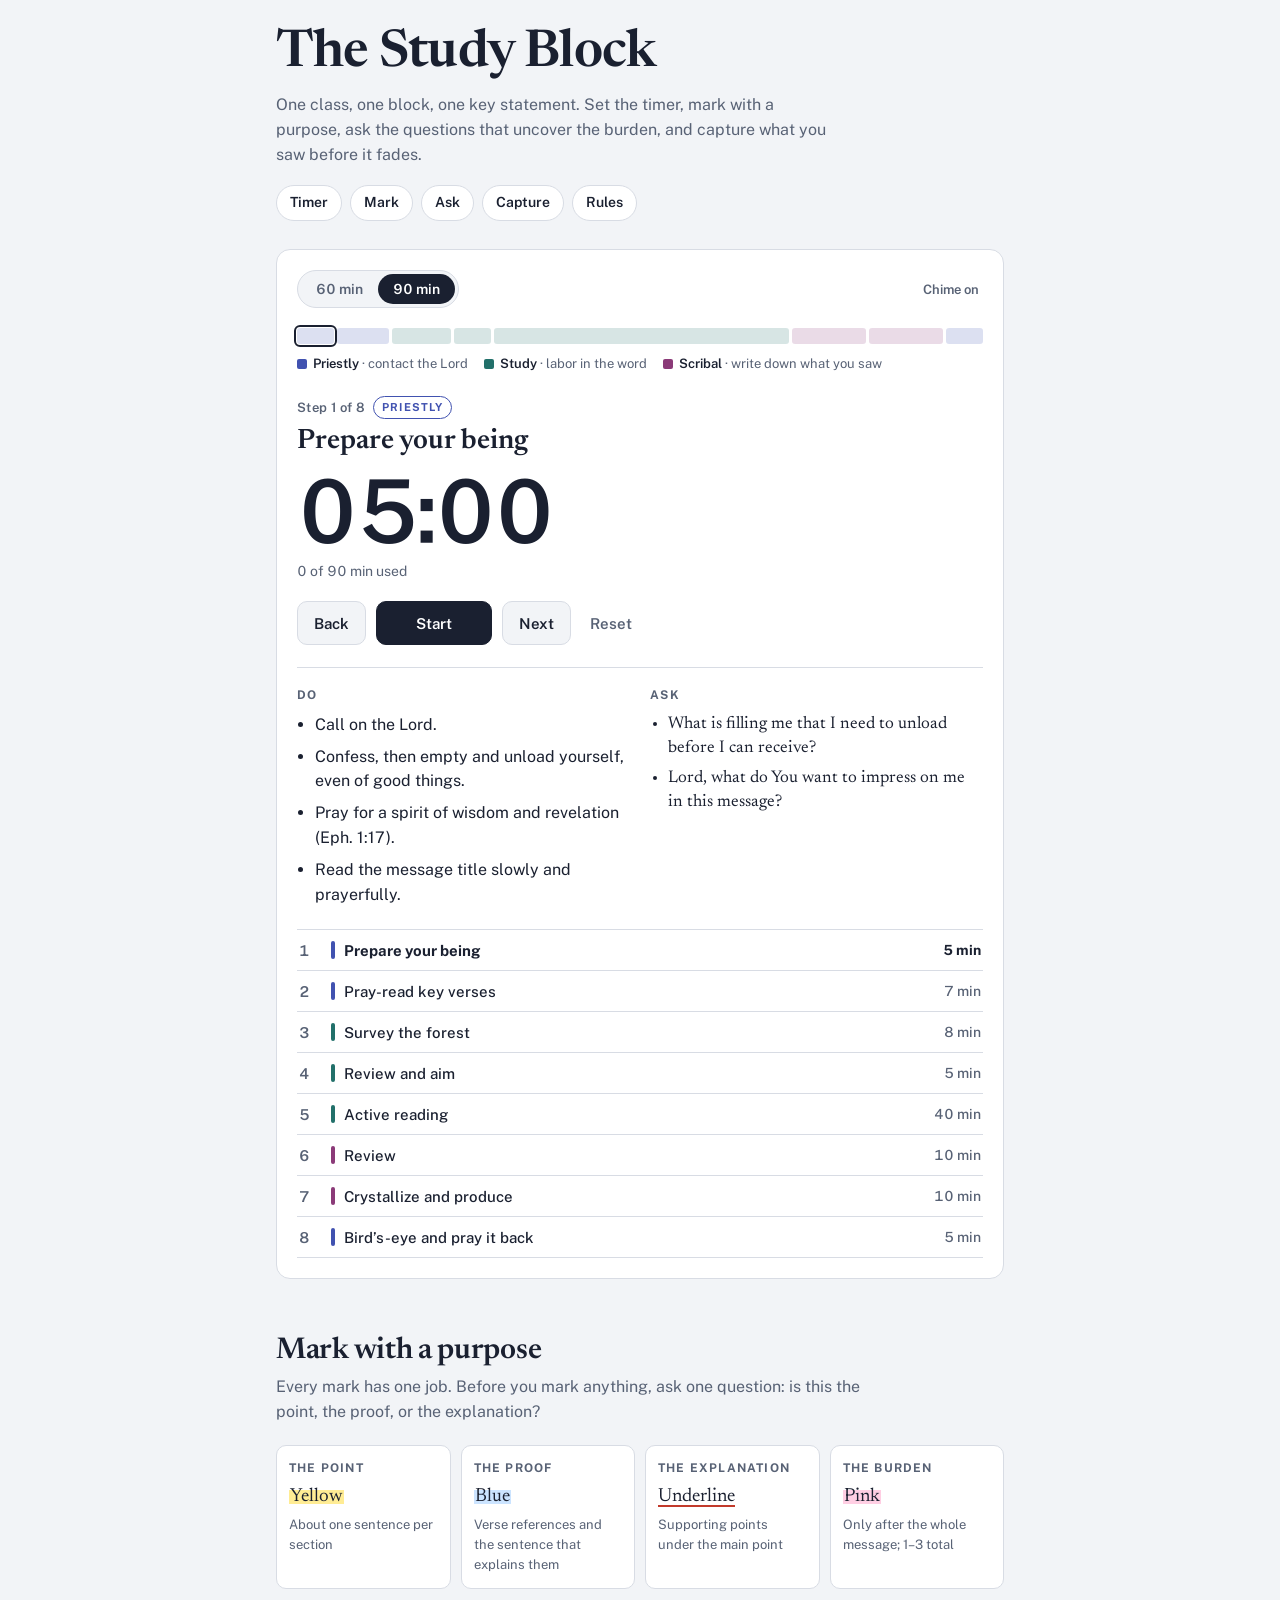
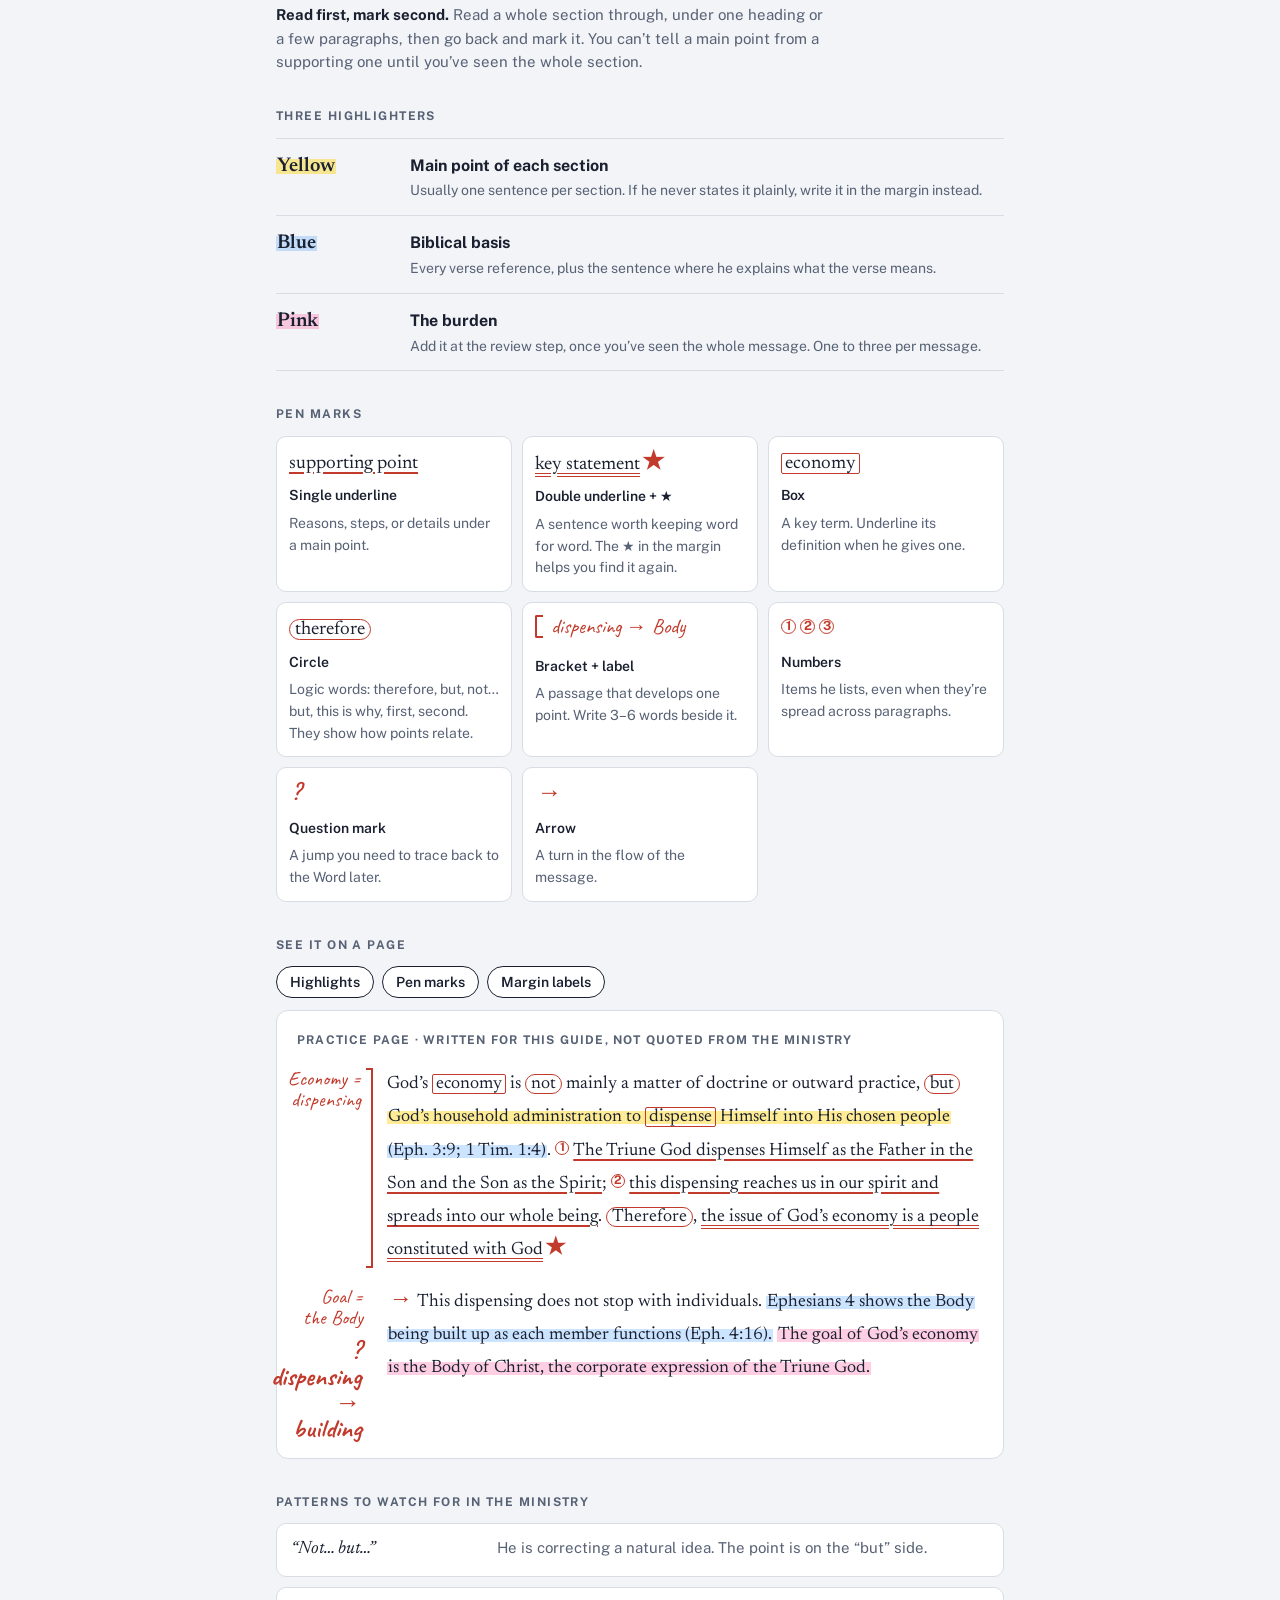
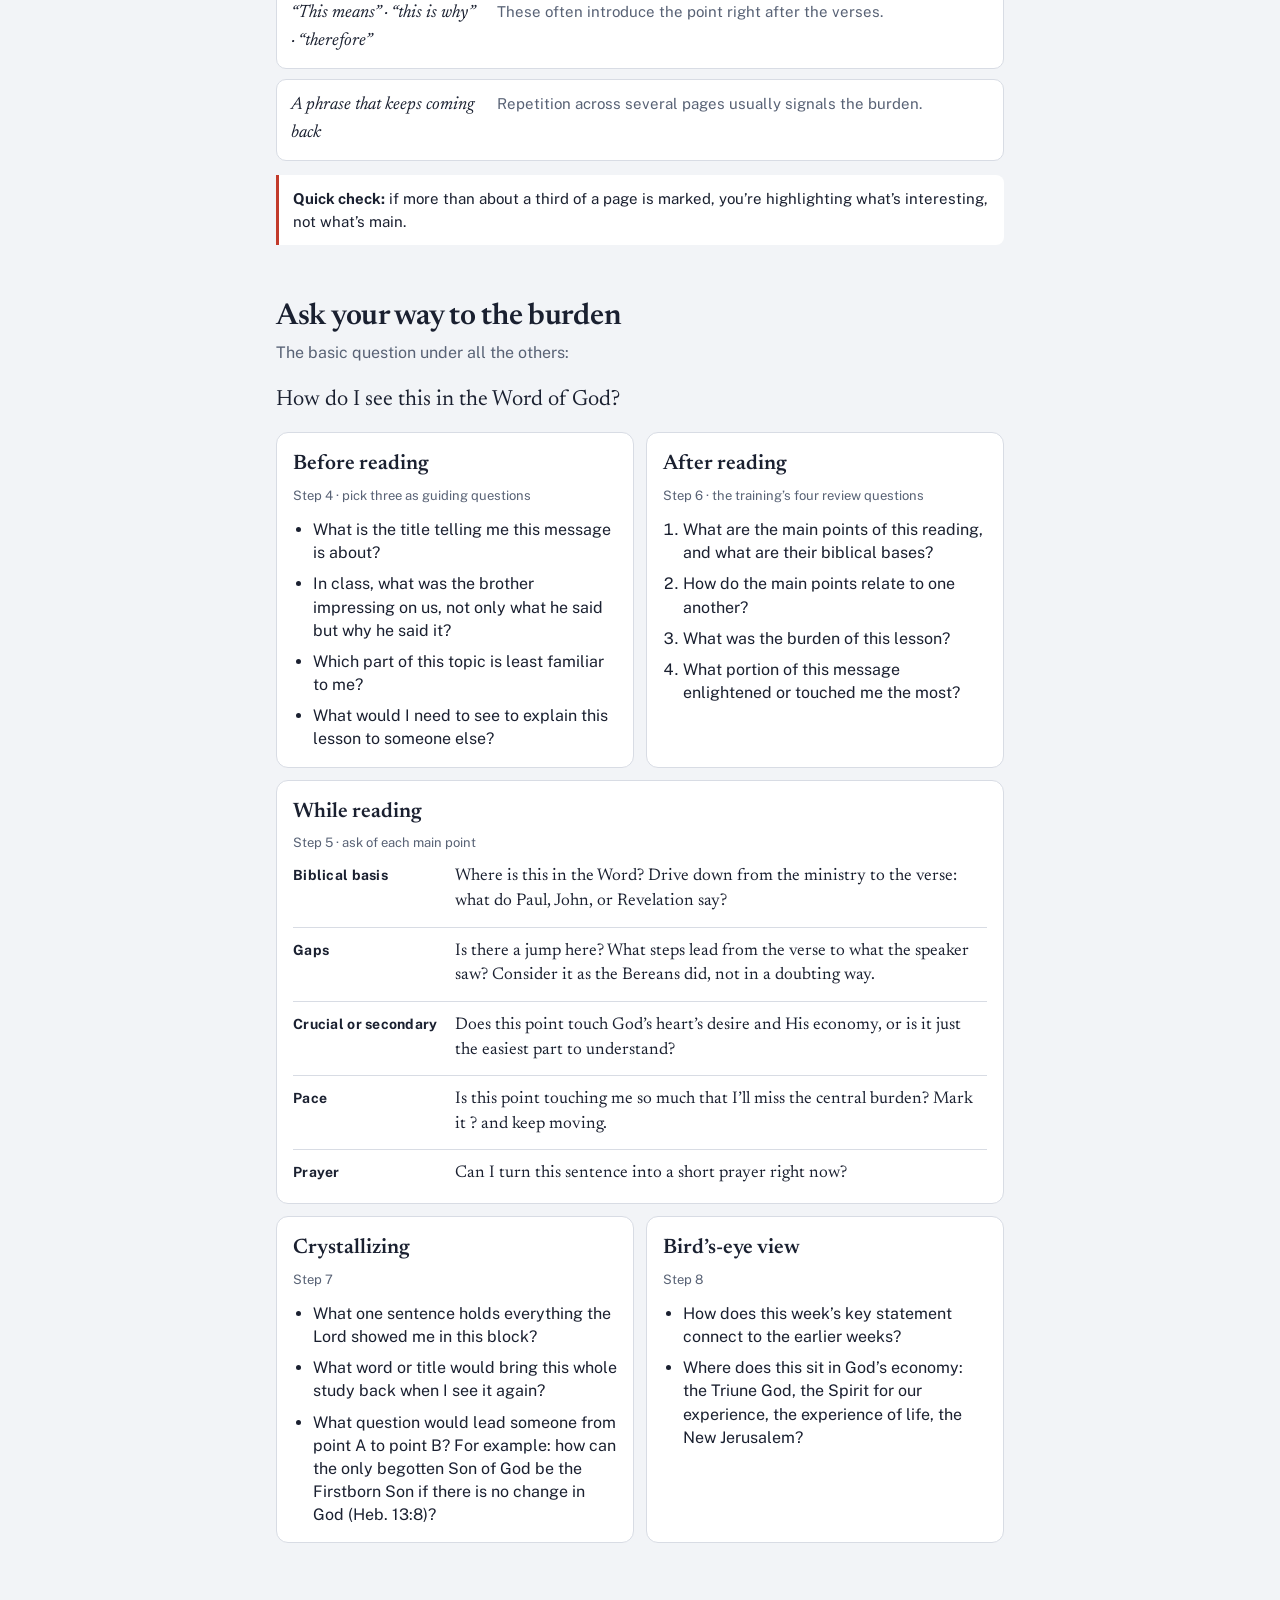
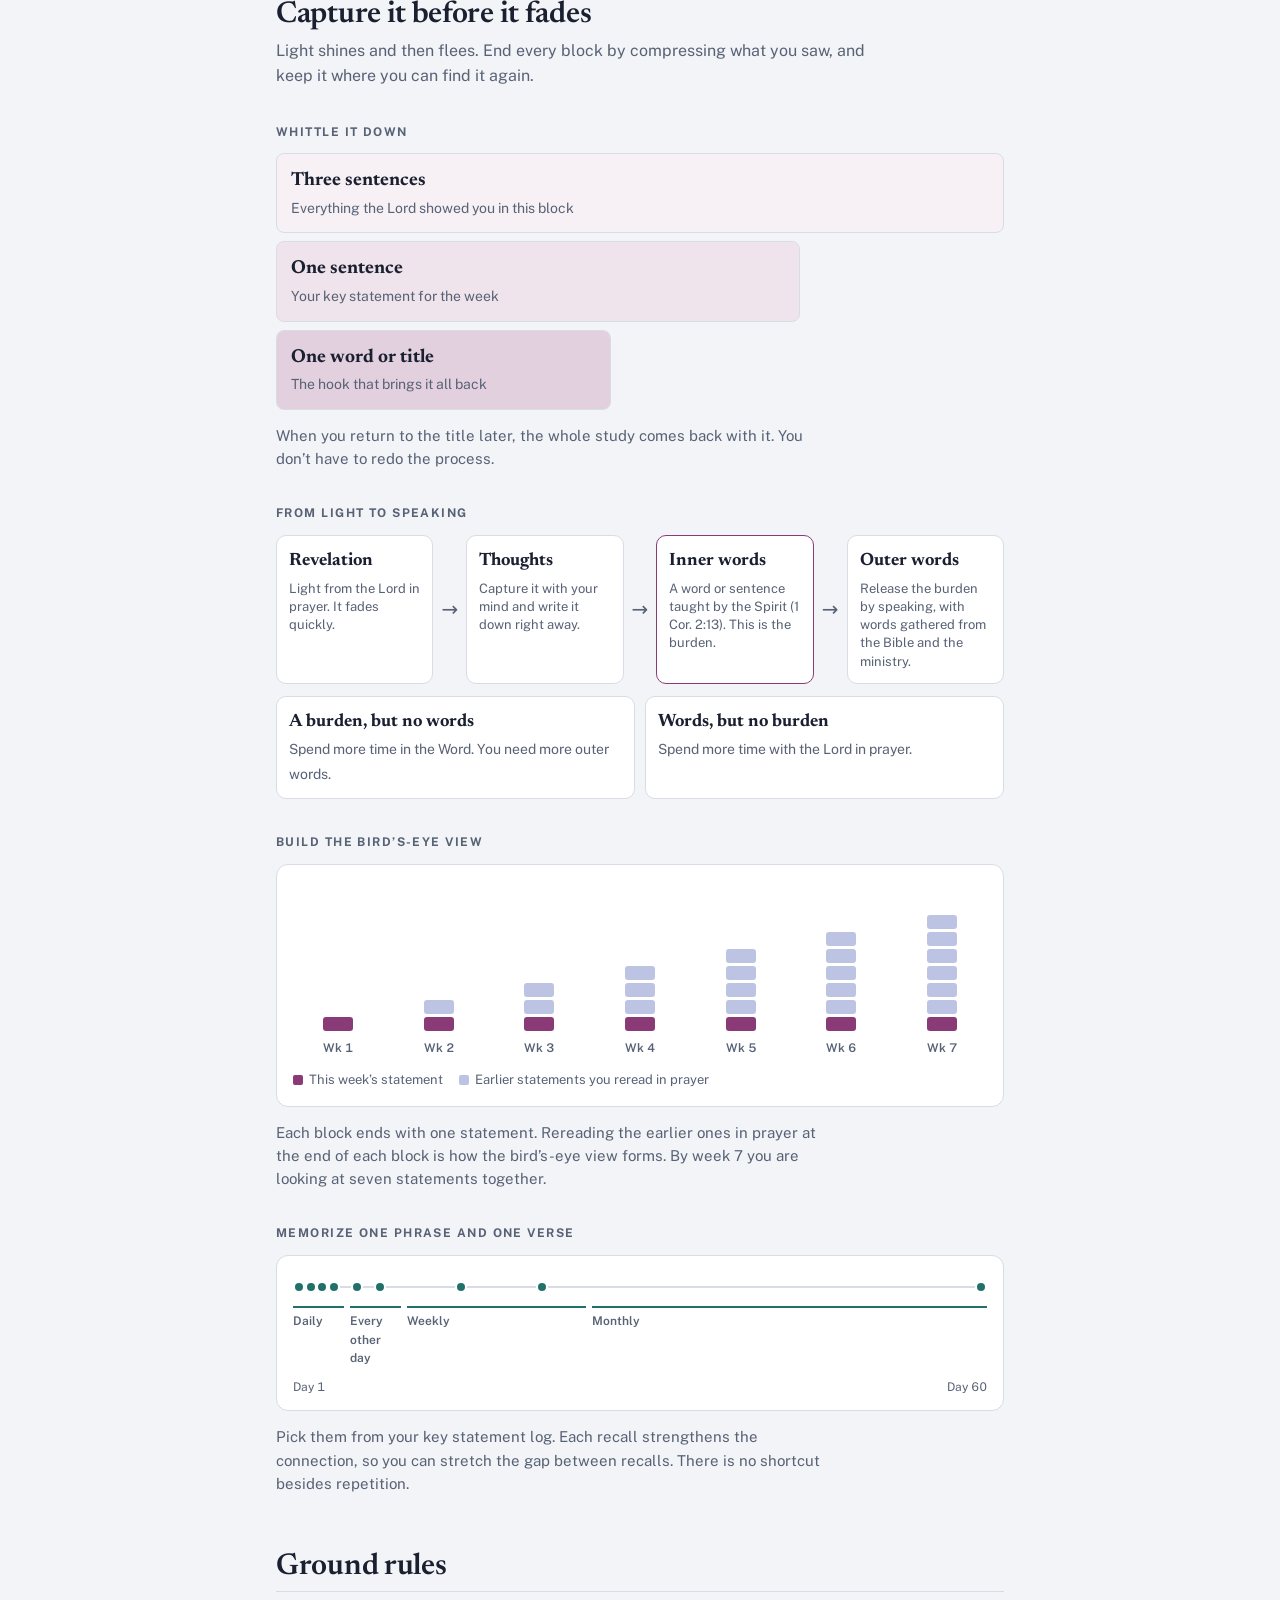
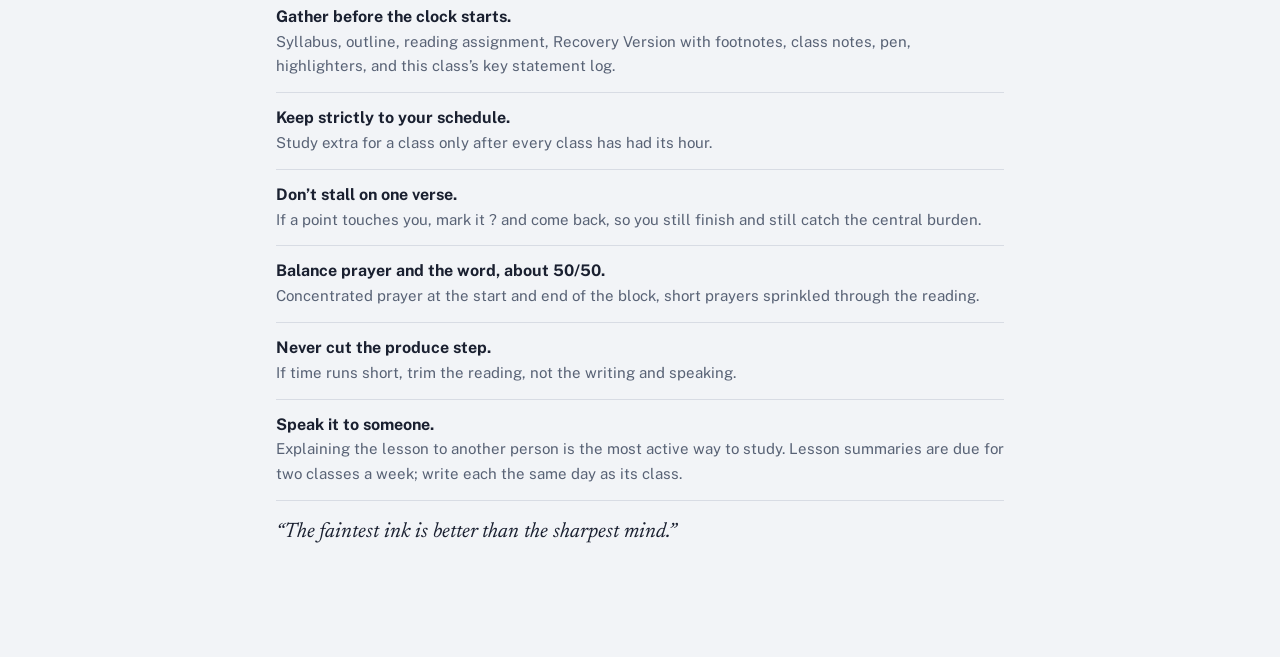
==== commit cd74b163: "Use "the speaker" in questions and drop the quote attribution Co-Authored-By: Claude Opus 5.5 <norep" ====
--- a/index.html
+++ b/index.html
@@ -426,7 +426,7 @@
         <p class="when">Step 5 · ask of each main point</p>
         <dl class="qdl">
           <div><dt>Biblical basis</dt><dd>Where is this in the Word? Drive down from the ministry to the verse: what do Paul, John, or Revelation say?</dd></div>
-          <div><dt>Gaps</dt><dd>Is there a jump here? What steps lead from the verse to what Brother Lee saw? Consider it as the Bereans did, not in a doubting way.</dd></div>
+          <div><dt>Gaps</dt><dd>Is there a jump here? What steps lead from the verse to what the speaker saw? Consider it as the Bereans did, not in a doubting way.</dd></div>
           <div><dt>Crucial or secondary</dt><dd>Does this point touch God’s heart’s desire and His economy, or is it just the easiest part to understand?</dd></div>
           <div><dt>Pace</dt><dd>Is this point touching me so much that I’ll miss the central burden? Mark it ? and keep moving.</dd></div>
           <div><dt>Prayer</dt><dd>Can I turn this sentence into a short prayer right now?</dd></div>
@@ -524,7 +524,7 @@
       <li><b>Never cut the produce step.</b><span>If time runs short, trim the reading, not the writing and speaking.</span></li>
       <li><b>Speak it to someone.</b><span>Explaining the lesson to another person is the most active way to study. Lesson summaries are due for two classes a week; write each the same day as its class.</span></li>
     </ul>
-    <blockquote>“The faintest ink is better than the sharpest mind.”<cite>Brother Nee, as shared in the training’s study guidelines</cite></blockquote>
+    <blockquote>“The faintest ink is better than the sharpest mind.”</blockquote>
   </section>
 
 </div>
@@ -550,7 +550,7 @@
       ask: ["In class, what was the brother impressing on us, and why?", "Which part of this topic is least familiar to me?", "What would I need to see to explain this lesson to someone?"] },
     { id: "read", name: "Active reading", g: "study", m60: 30, m90: 40, pace: true,
       act: ["Read a section through, then go back and mark it.", "Highlight the point in yellow and the proof in blue; underline the explanation.", "Write a 3–6 word margin label for each section.", "Stop now and then to turn a sentence into prayer."],
-      ask: ["Where is this in the Word? Trace it from the ministry down to the verse.", "Is there a jump here? What steps lead from the verse to what Brother Lee saw?", "Is this crucial, touching God’s heart’s desire, or just the easiest part to understand?", "Is one point holding me too long? Mark it ? and keep moving."] },
+      ask: ["Where is this in the Word? Trace it from the ministry down to the verse.", "Is there a jump here? What steps lead from the verse to what the speaker saw?", "Is this crucial, touching God’s heart’s desire, or just the easiest part to understand?", "Is one point holding me too long? Mark it ? and keep moving."] },
     { id: "review", name: "Review", g: "scribal", m60: 10, m90: 10,
       act: ["Answer the four review questions in writing.", "Use your margin labels as the main points.", "Now that you’ve seen the whole message, highlight the burden in pink."],
       ask: ["What are the main points, and what are their biblical bases?", "How do the main points relate to one another?", "What was the burden of this lesson?", "What portion enlightened or touched me the most?"] },
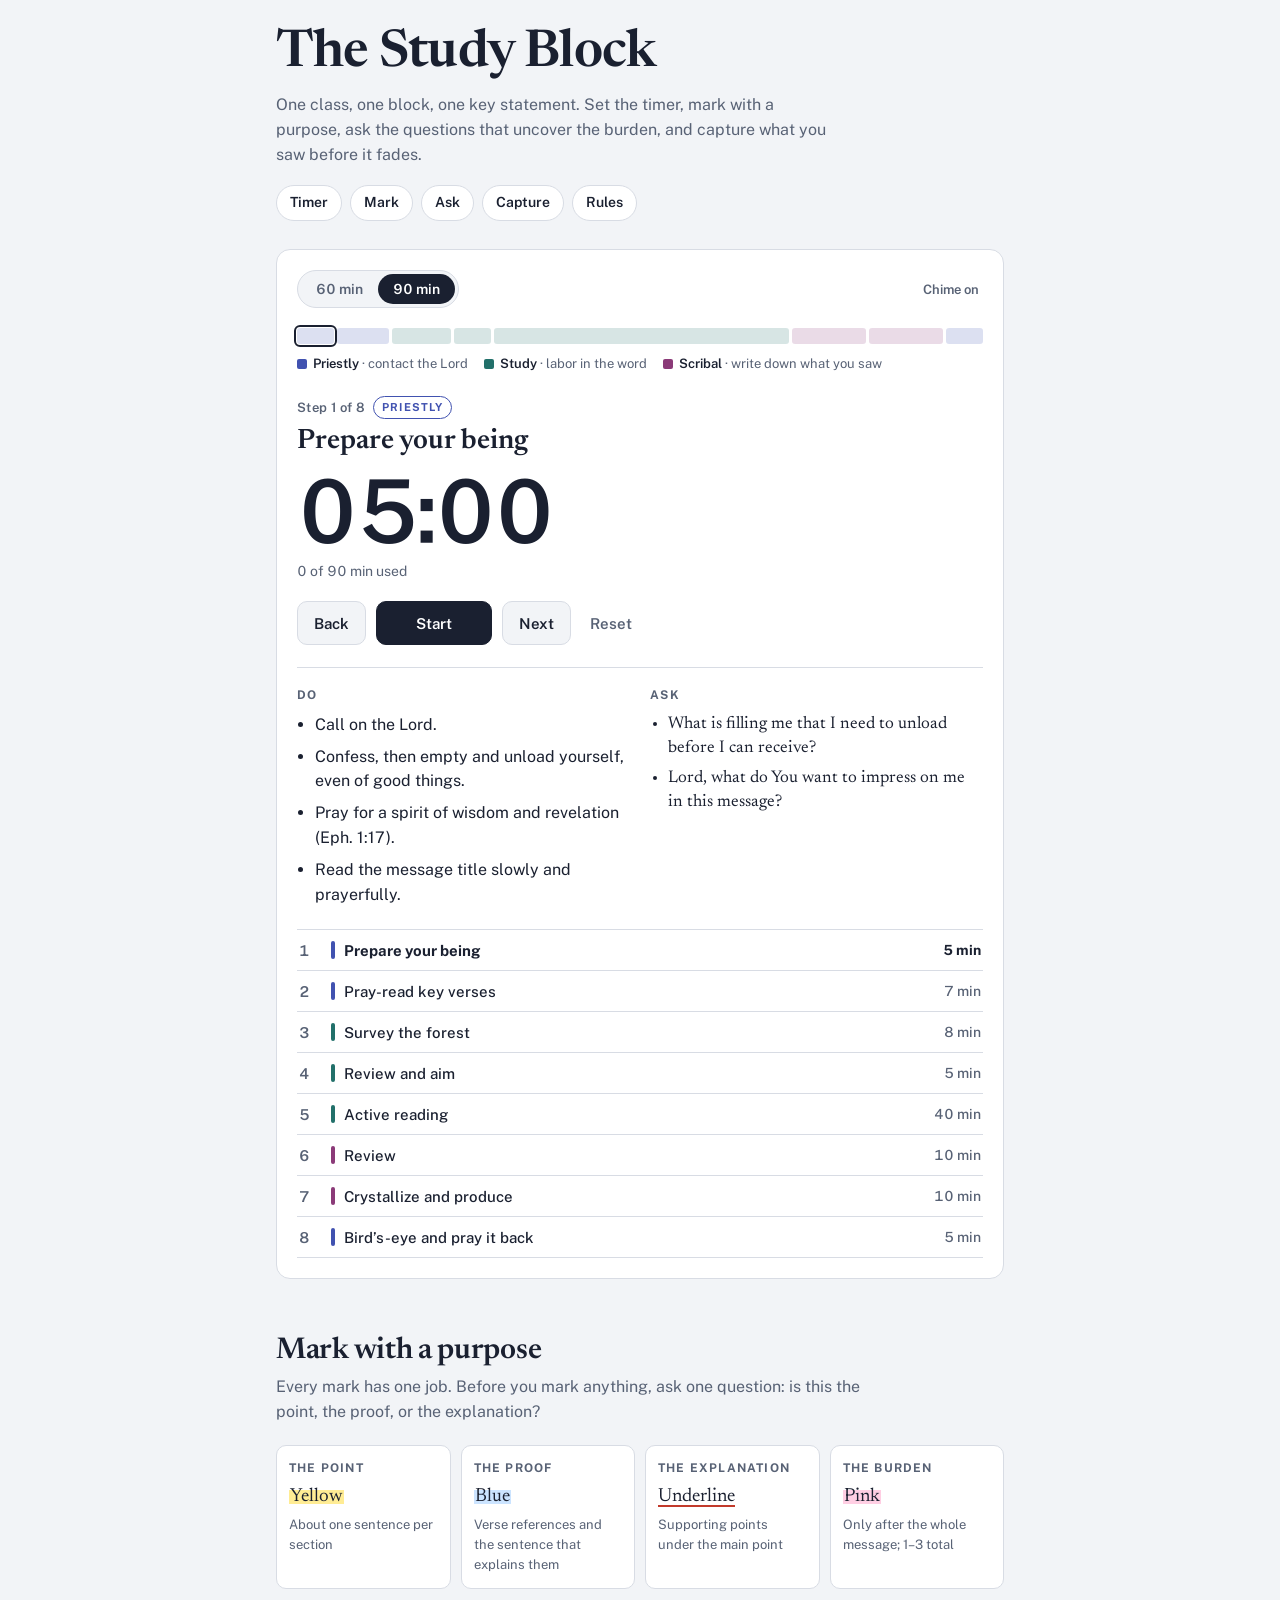
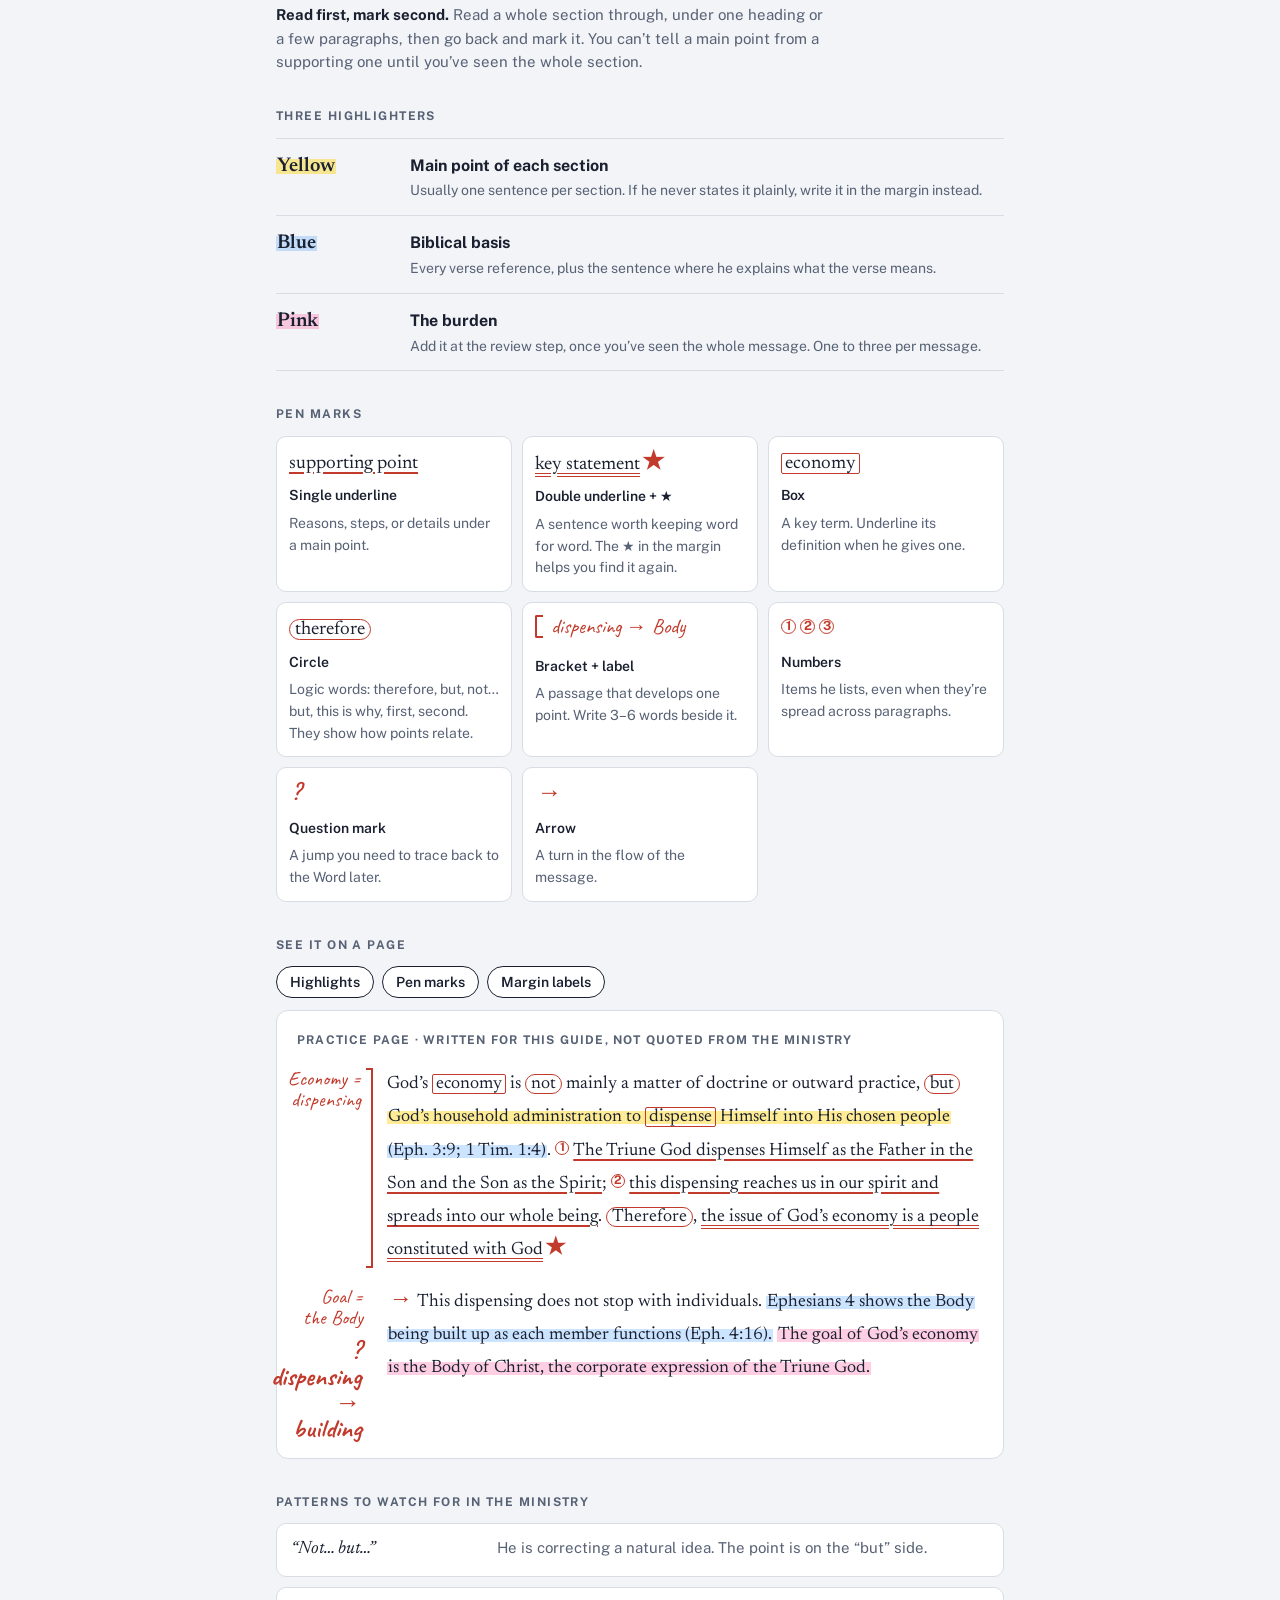
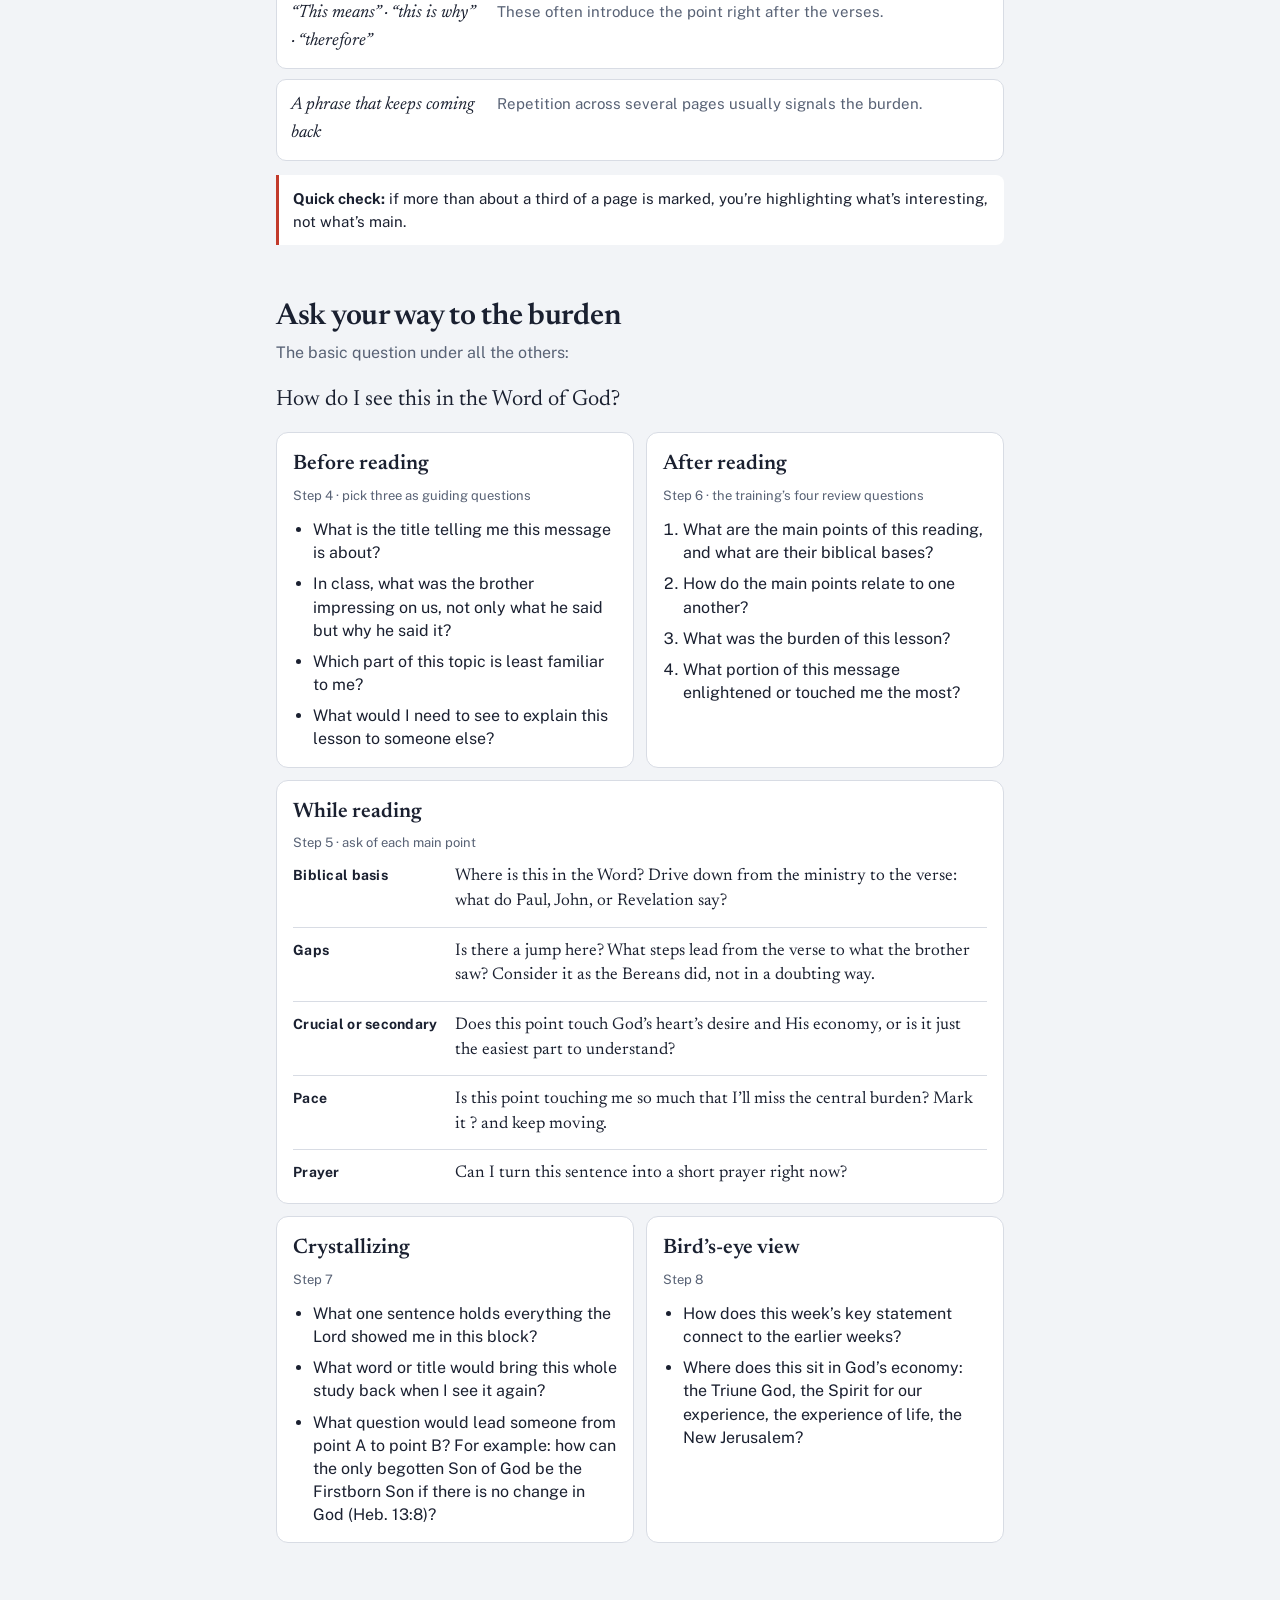
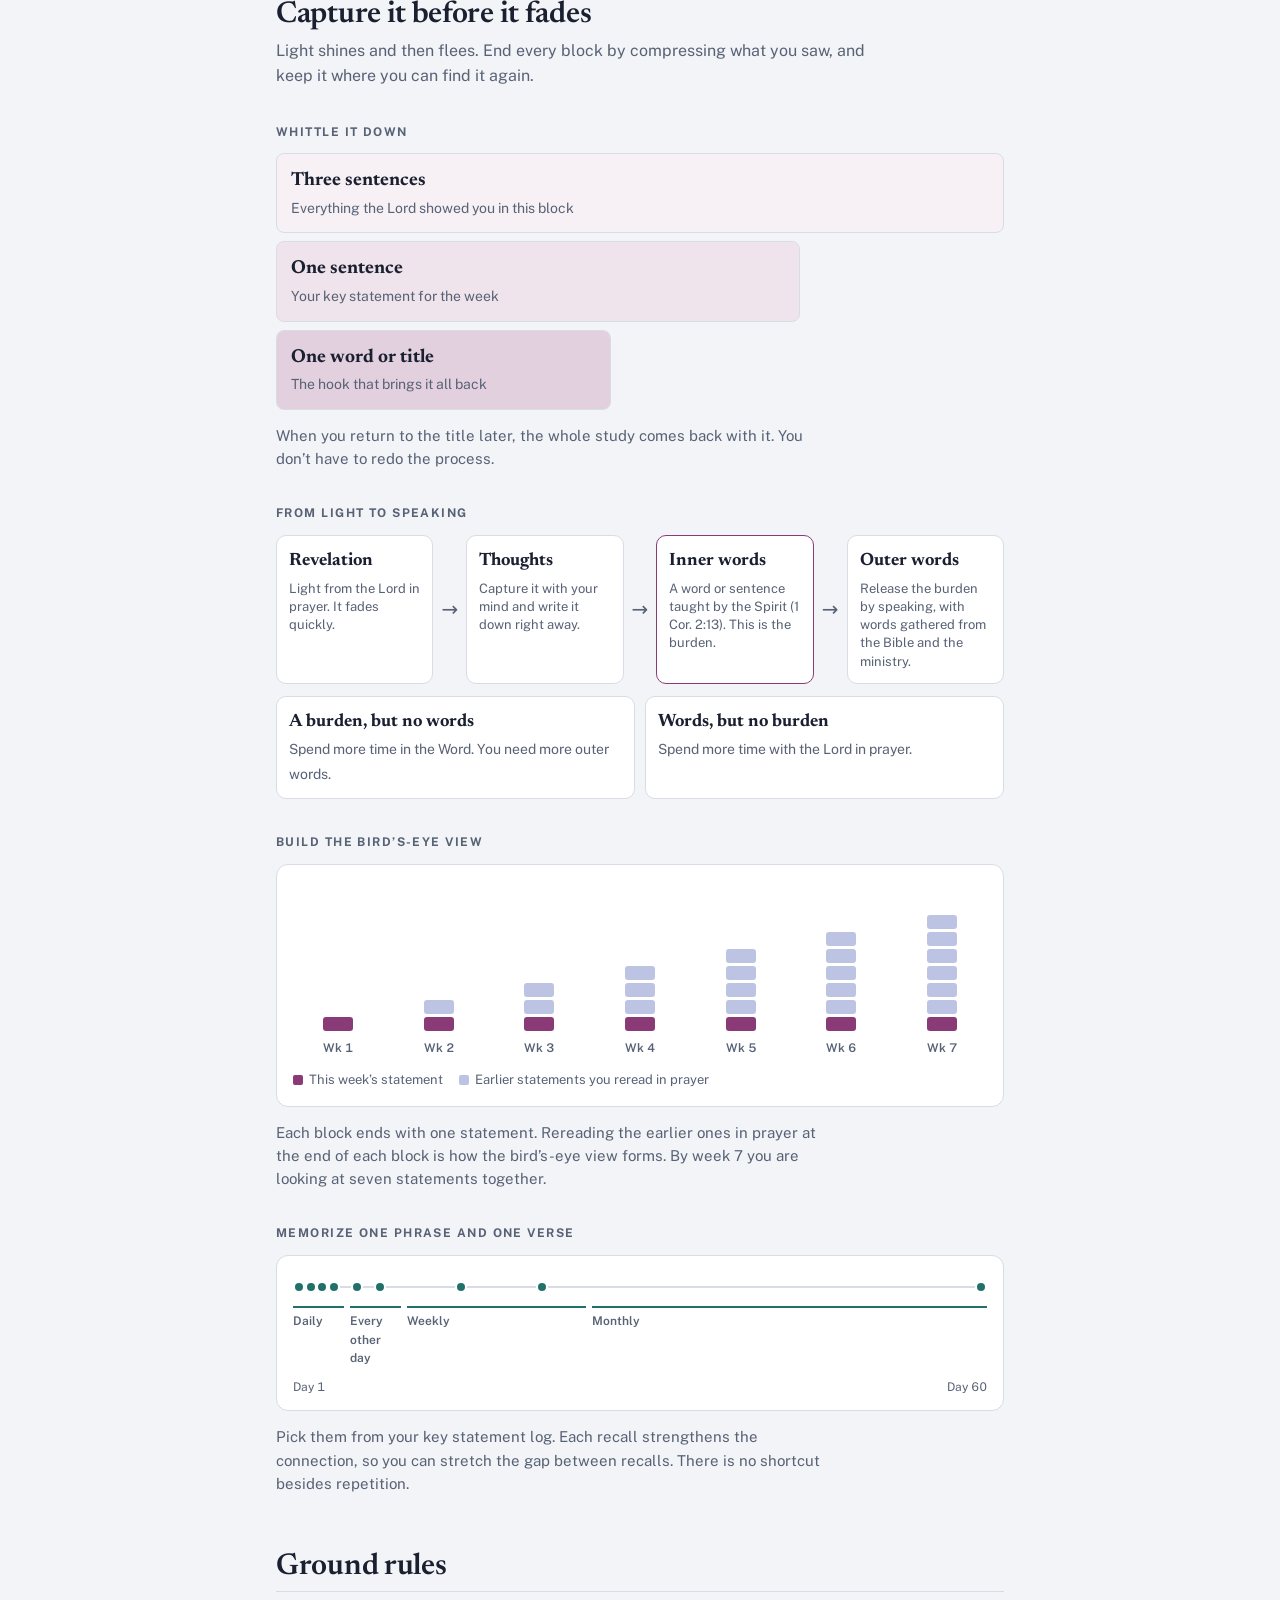
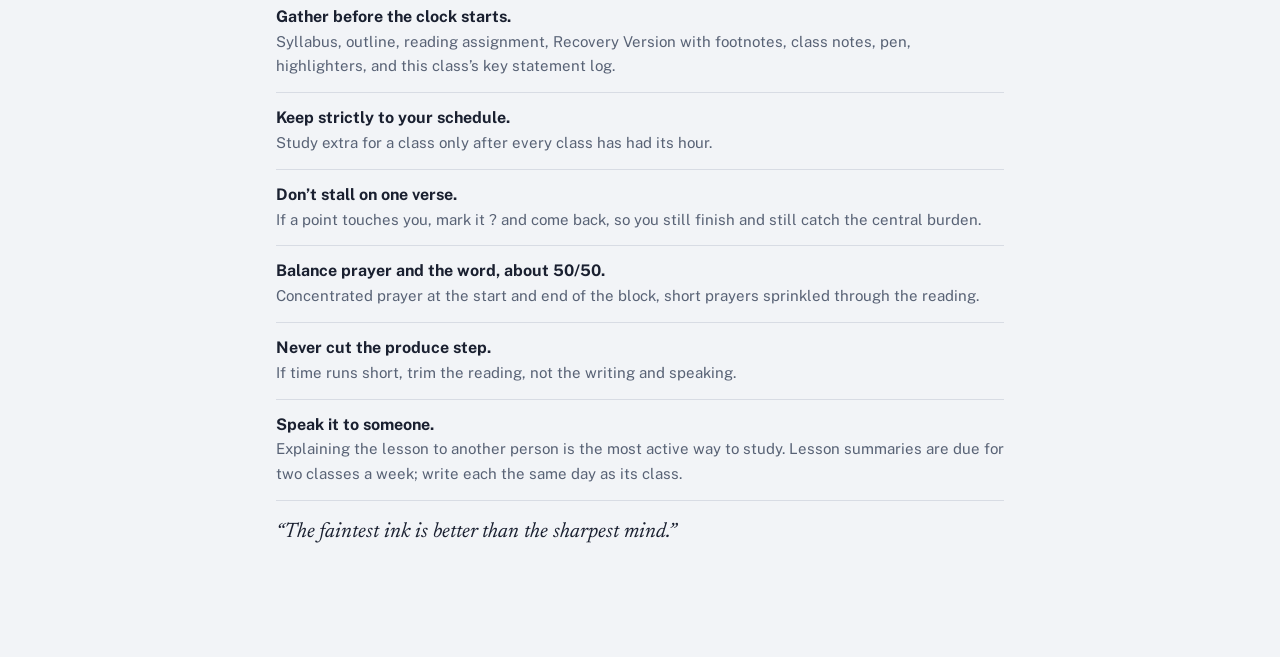
==== commit 17892eca: "Say "the brother" instead of "the speaker" Co-Authored-By: Claude Opus 5.5 <noreply@anthropic.com> C" ====
--- a/index.html
+++ b/index.html
@@ -426,7 +426,7 @@
         <p class="when">Step 5 · ask of each main point</p>
         <dl class="qdl">
           <div><dt>Biblical basis</dt><dd>Where is this in the Word? Drive down from the ministry to the verse: what do Paul, John, or Revelation say?</dd></div>
-          <div><dt>Gaps</dt><dd>Is there a jump here? What steps lead from the verse to what the speaker saw? Consider it as the Bereans did, not in a doubting way.</dd></div>
+          <div><dt>Gaps</dt><dd>Is there a jump here? What steps lead from the verse to what the brother saw? Consider it as the Bereans did, not in a doubting way.</dd></div>
           <div><dt>Crucial or secondary</dt><dd>Does this point touch God’s heart’s desire and His economy, or is it just the easiest part to understand?</dd></div>
           <div><dt>Pace</dt><dd>Is this point touching me so much that I’ll miss the central burden? Mark it ? and keep moving.</dd></div>
           <div><dt>Prayer</dt><dd>Can I turn this sentence into a short prayer right now?</dd></div>
@@ -550,7 +550,7 @@
       ask: ["In class, what was the brother impressing on us, and why?", "Which part of this topic is least familiar to me?", "What would I need to see to explain this lesson to someone?"] },
     { id: "read", name: "Active reading", g: "study", m60: 30, m90: 40, pace: true,
       act: ["Read a section through, then go back and mark it.", "Highlight the point in yellow and the proof in blue; underline the explanation.", "Write a 3–6 word margin label for each section.", "Stop now and then to turn a sentence into prayer."],
-      ask: ["Where is this in the Word? Trace it from the ministry down to the verse.", "Is there a jump here? What steps lead from the verse to what the speaker saw?", "Is this crucial, touching God’s heart’s desire, or just the easiest part to understand?", "Is one point holding me too long? Mark it ? and keep moving."] },
+      ask: ["Where is this in the Word? Trace it from the ministry down to the verse.", "Is there a jump here? What steps lead from the verse to what the brother saw?", "Is this crucial, touching God’s heart’s desire, or just the easiest part to understand?", "Is one point holding me too long? Mark it ? and keep moving."] },
     { id: "review", name: "Review", g: "scribal", m60: 10, m90: 10,
       act: ["Answer the four review questions in writing.", "Use your margin labels as the main points.", "Now that you’ve seen the whole message, highlight the burden in pink."],
       ask: ["What are the main points, and what are their biblical bases?", "How do the main points relate to one another?", "What was the burden of this lesson?", "What portion enlightened or touched me the most?"] },
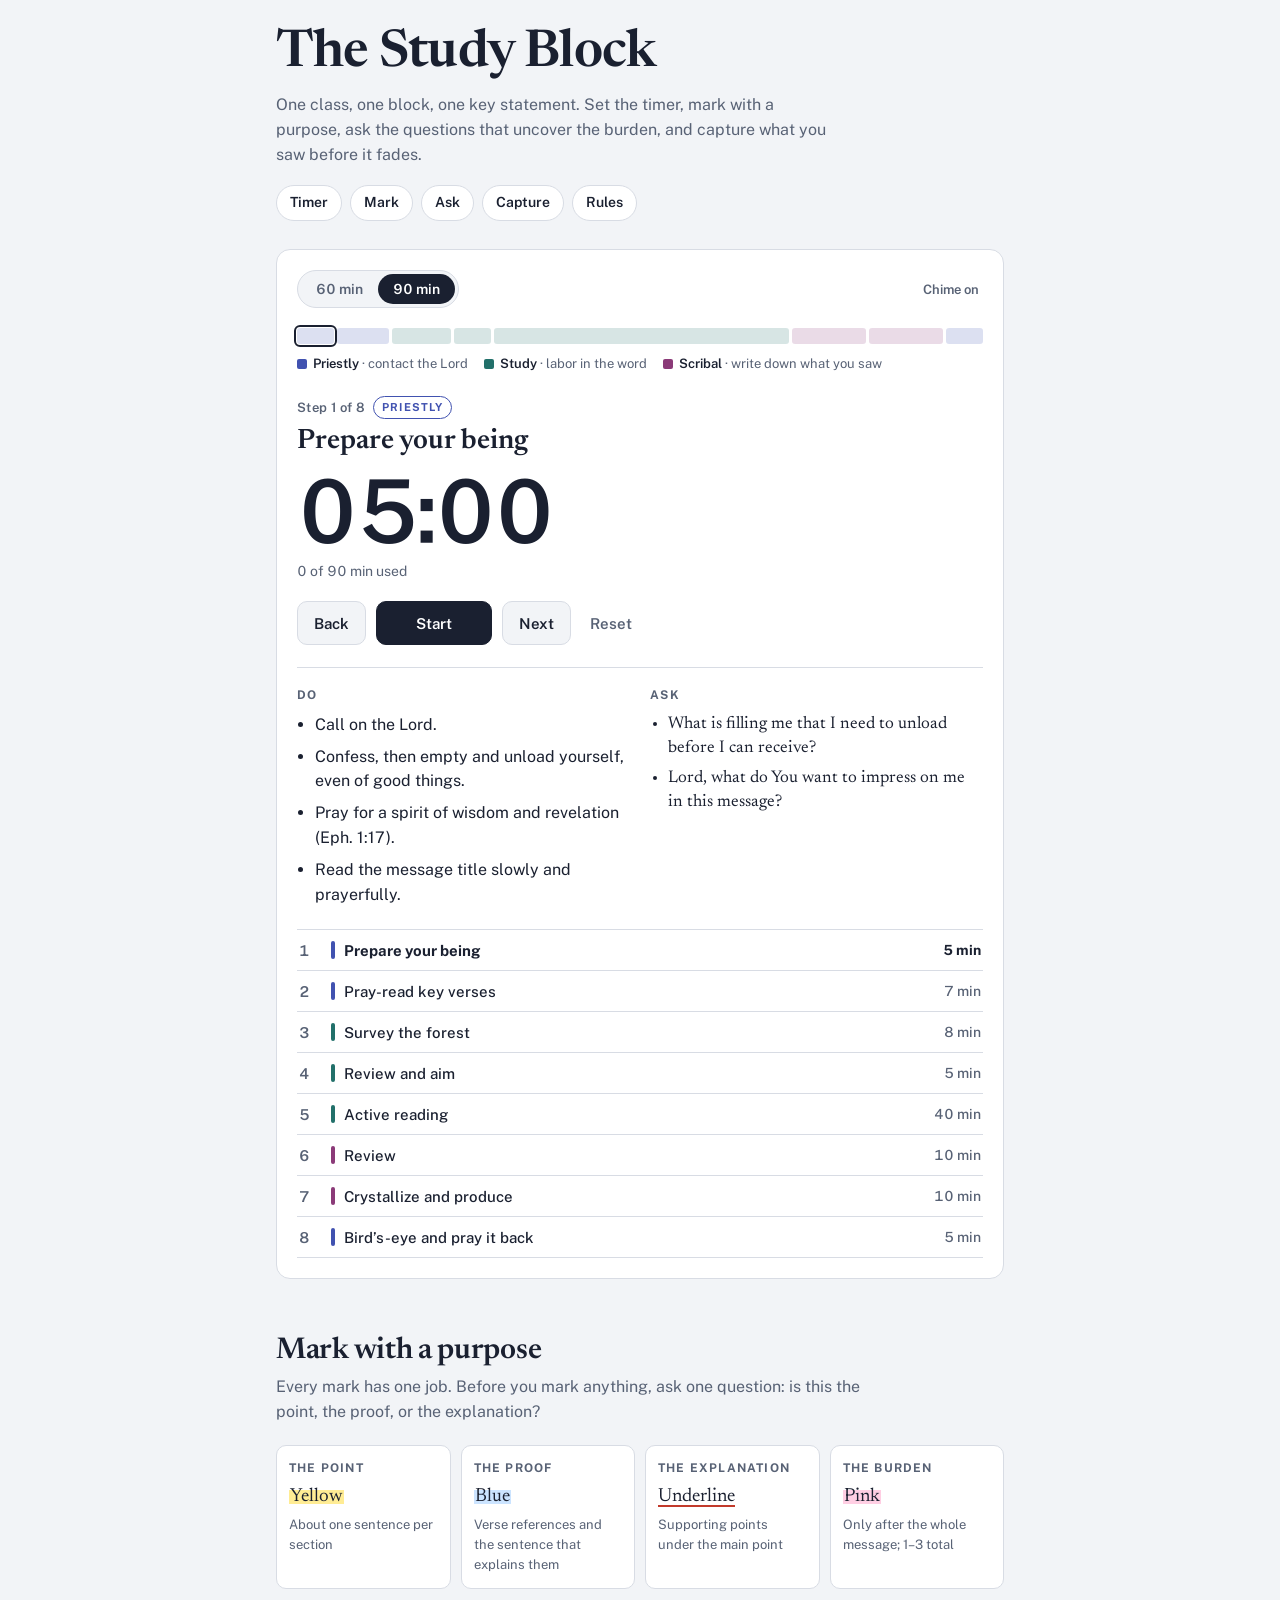
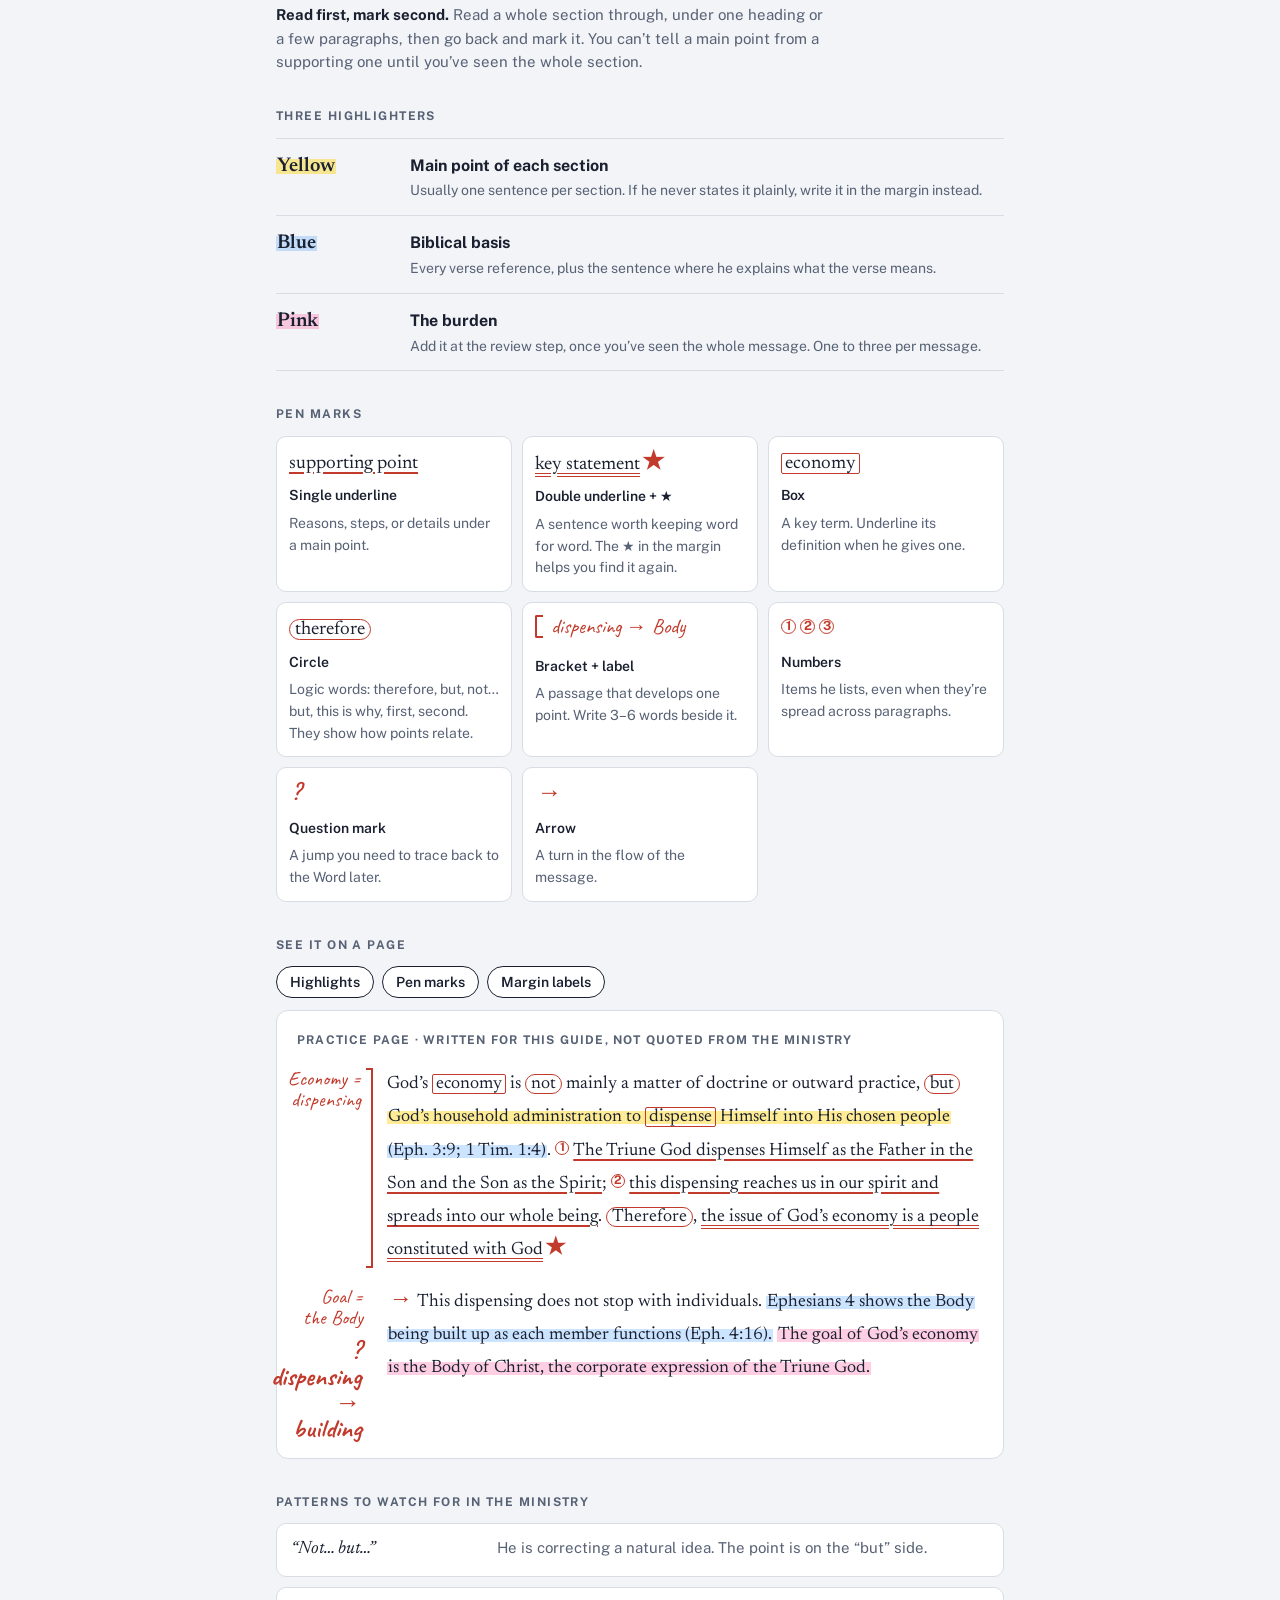
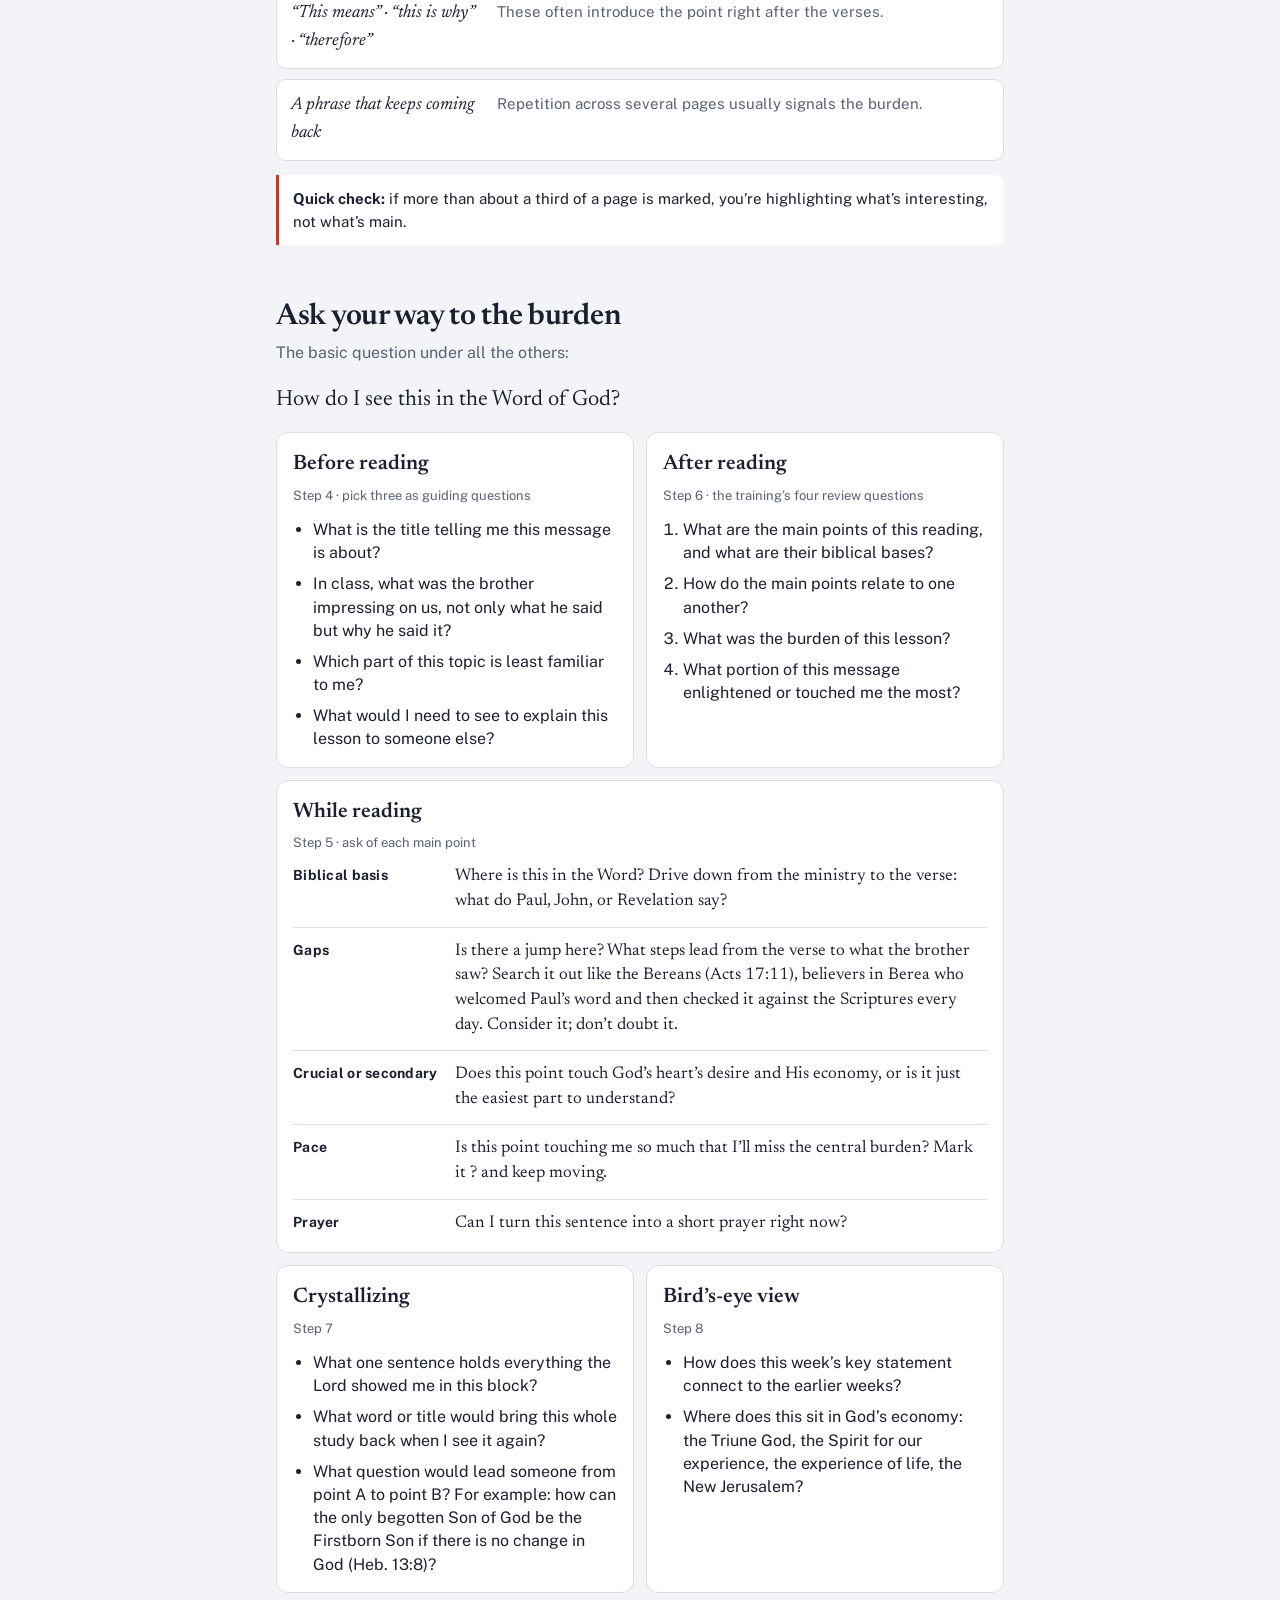
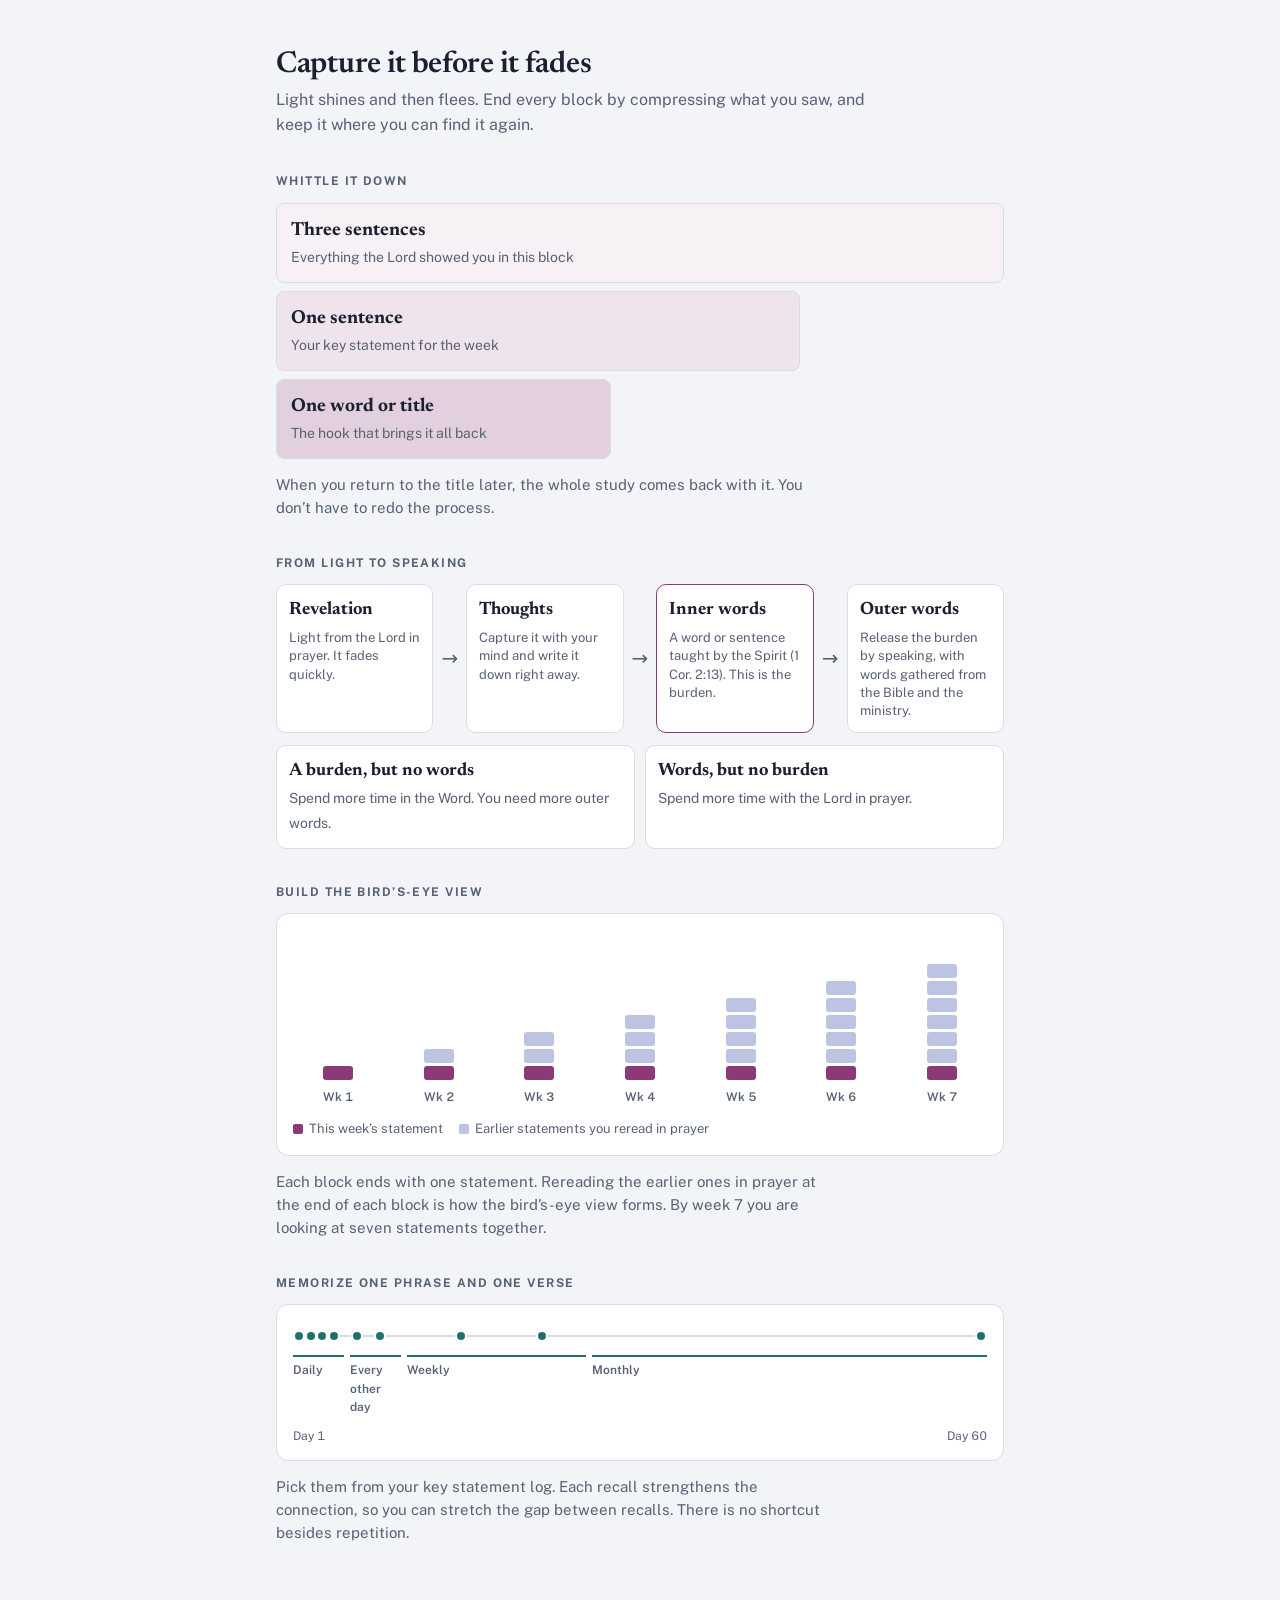
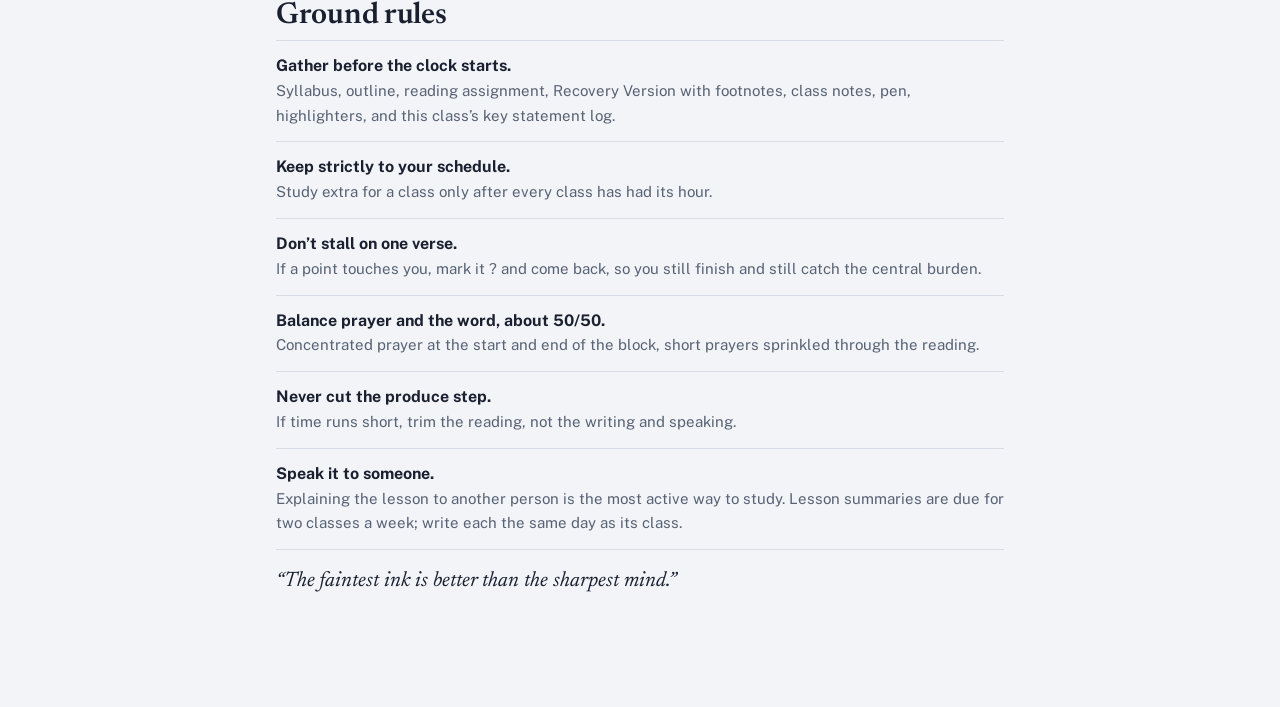
==== commit 90b904b8: "Explain who the Bereans were in the Gaps question Co-Authored-By: Claude Opus 5.5 <noreply@anthropic" ====
--- a/index.html
+++ b/index.html
@@ -426,7 +426,7 @@
         <p class="when">Step 5 · ask of each main point</p>
         <dl class="qdl">
           <div><dt>Biblical basis</dt><dd>Where is this in the Word? Drive down from the ministry to the verse: what do Paul, John, or Revelation say?</dd></div>
-          <div><dt>Gaps</dt><dd>Is there a jump here? What steps lead from the verse to what the brother saw? Consider it as the Bereans did, not in a doubting way.</dd></div>
+          <div><dt>Gaps</dt><dd>Is there a jump here? What steps lead from the verse to what the brother saw? Search it out like the Bereans (Acts 17:11), believers in Berea who welcomed Paul’s word and then checked it against the Scriptures every day. Consider it; don’t doubt it.</dd></div>
           <div><dt>Crucial or secondary</dt><dd>Does this point touch God’s heart’s desire and His economy, or is it just the easiest part to understand?</dd></div>
           <div><dt>Pace</dt><dd>Is this point touching me so much that I’ll miss the central burden? Mark it ? and keep moving.</dd></div>
           <div><dt>Prayer</dt><dd>Can I turn this sentence into a short prayer right now?</dd></div>
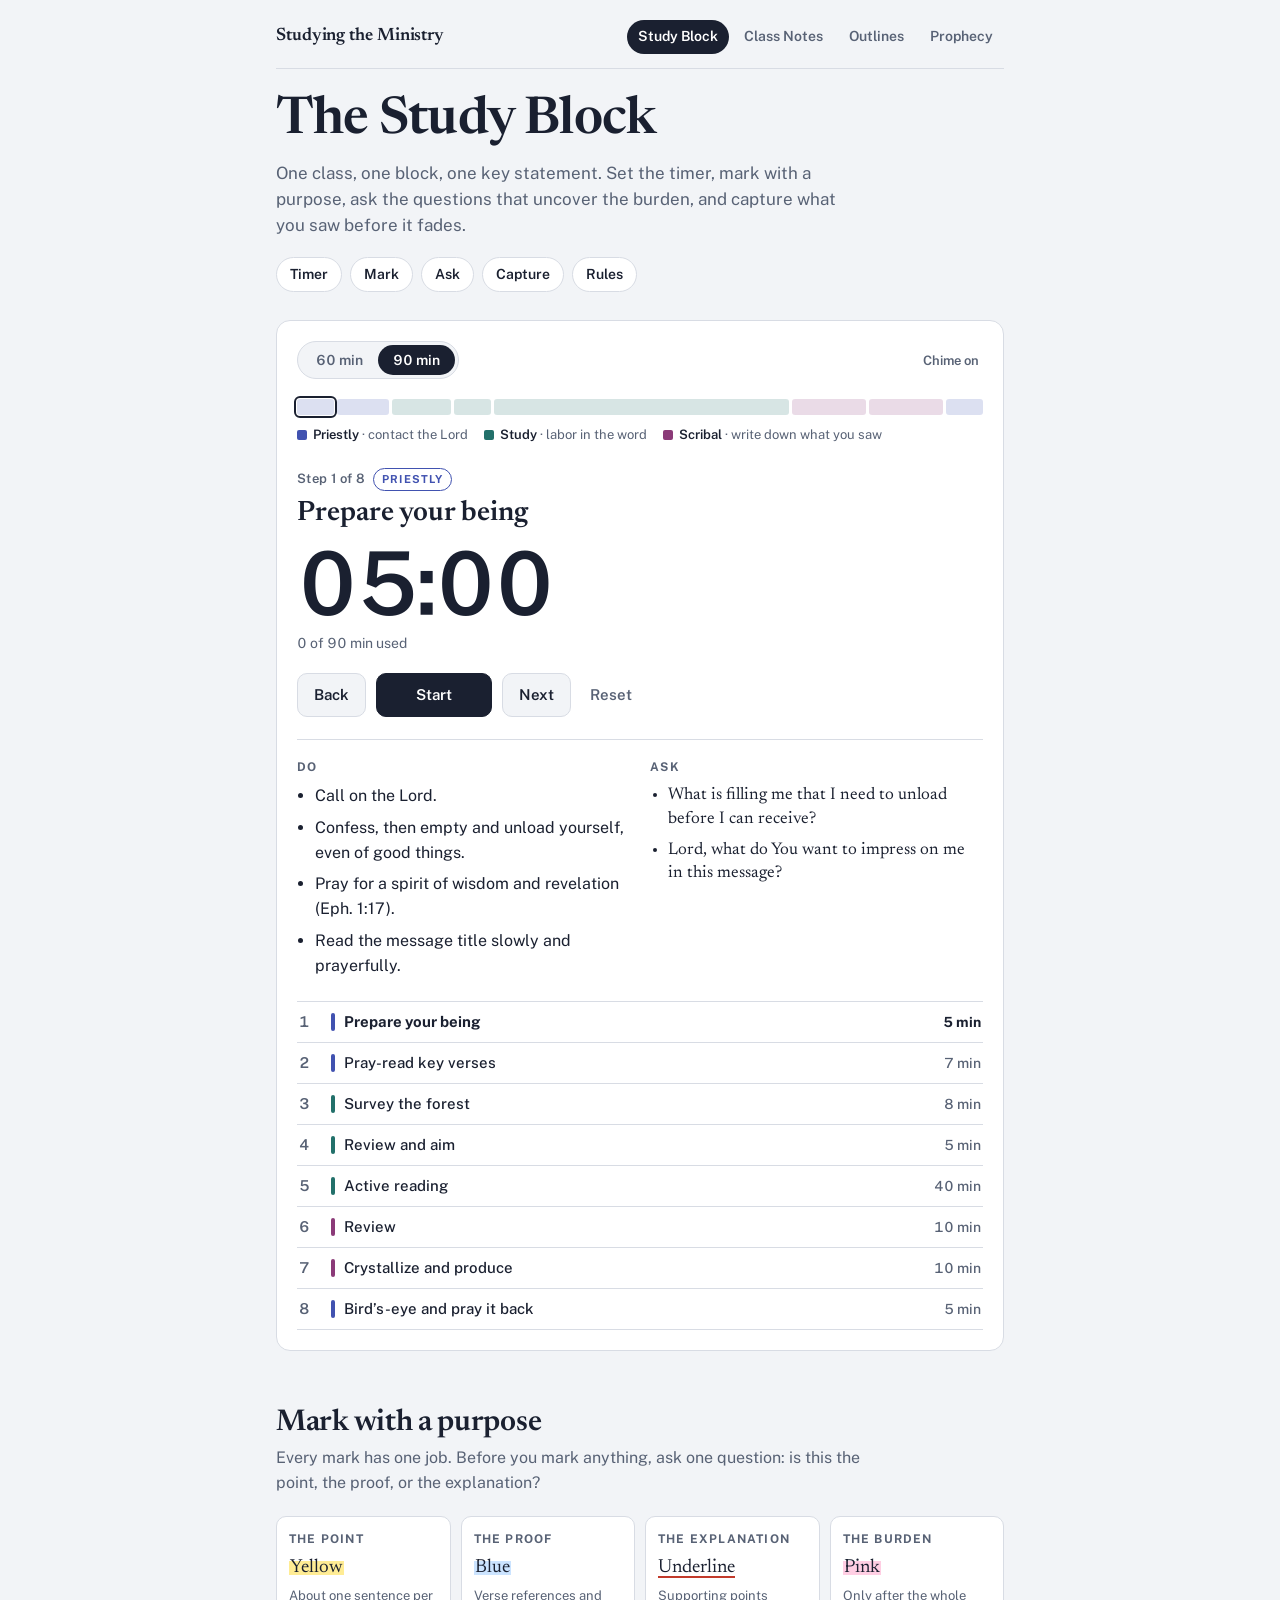
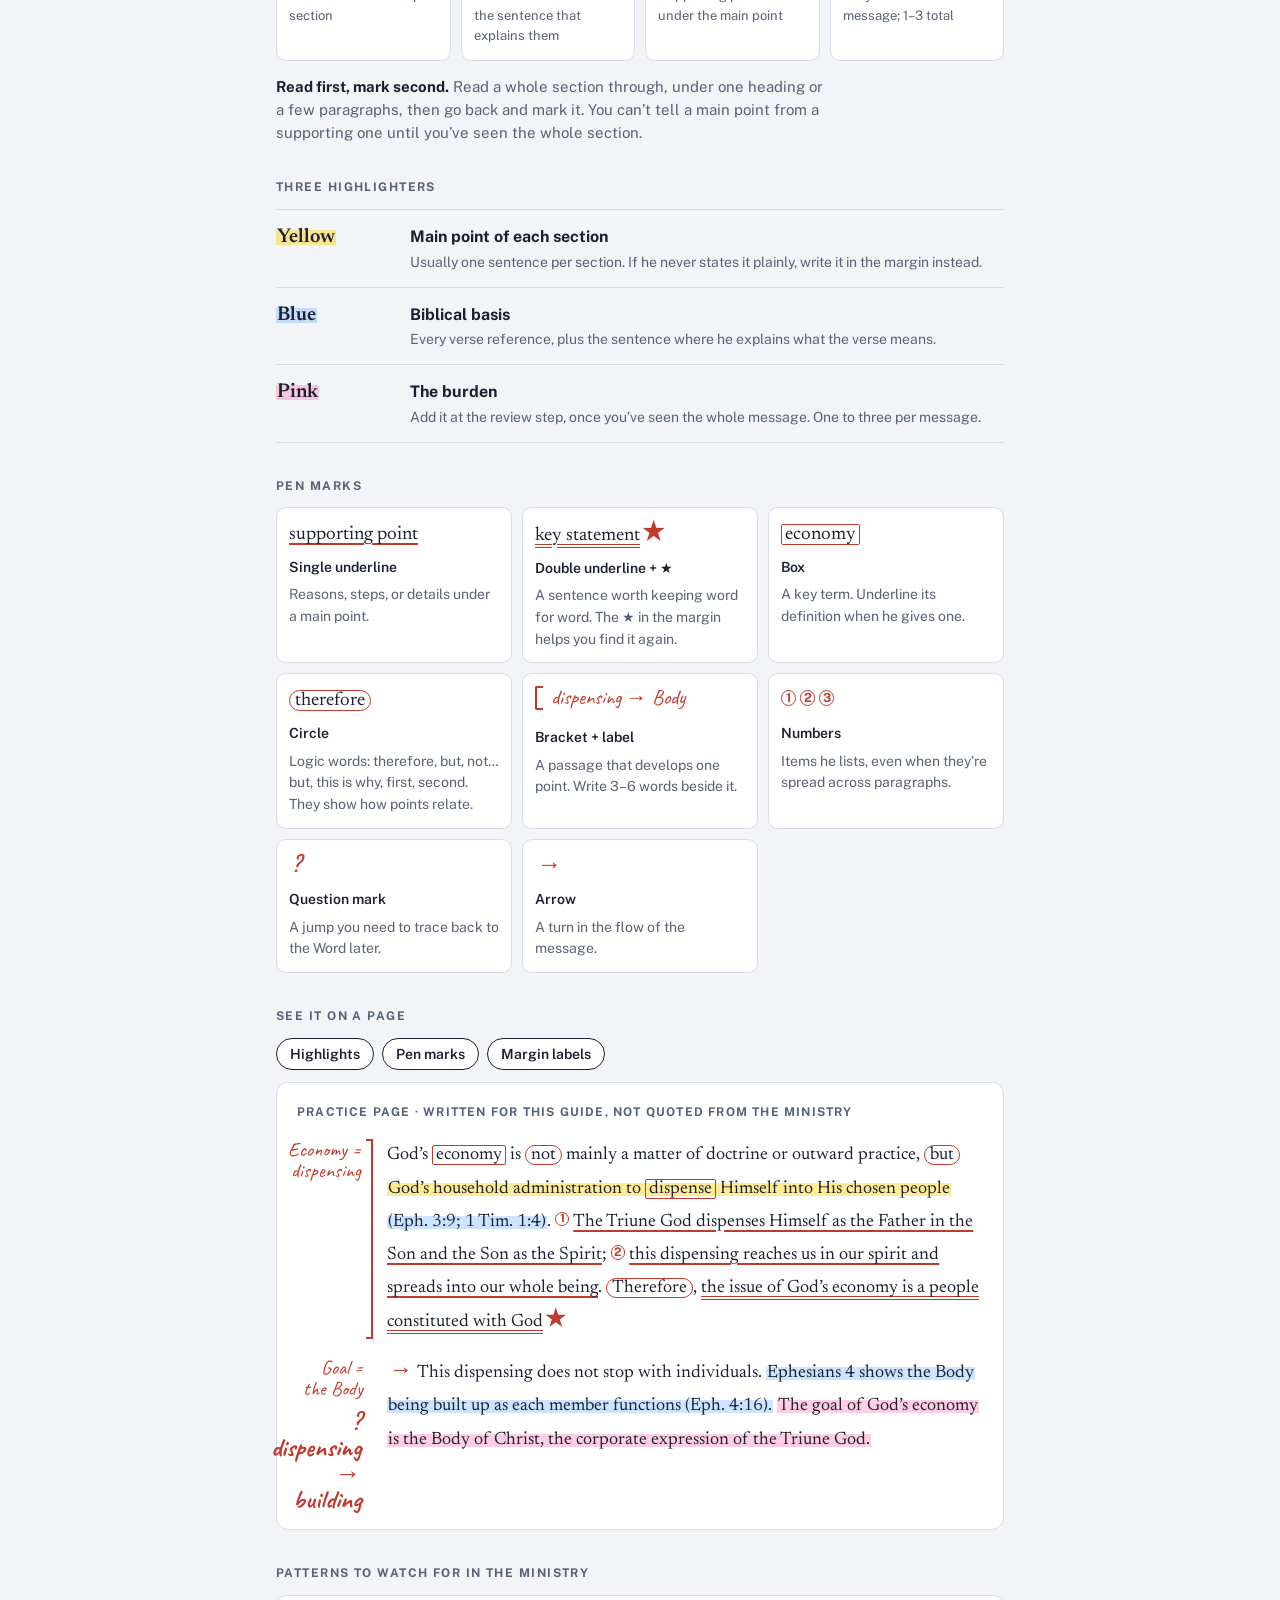
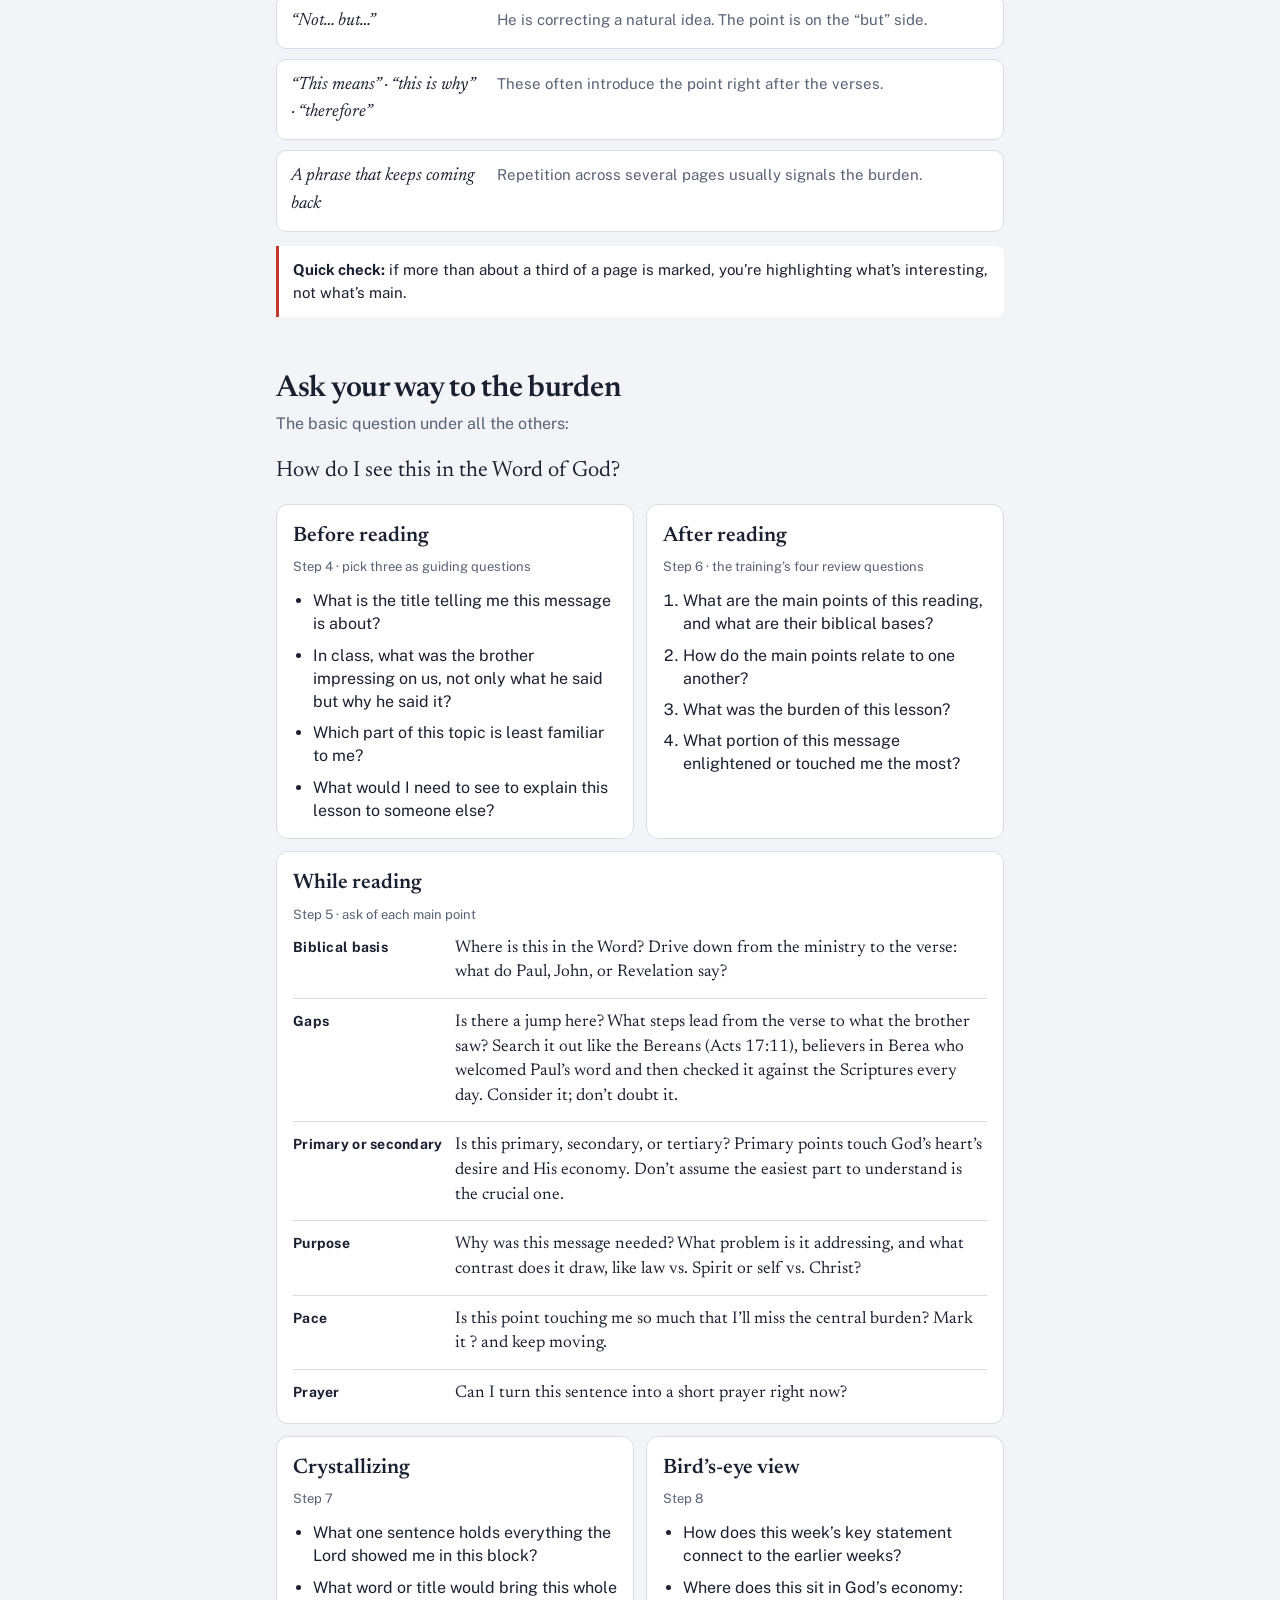
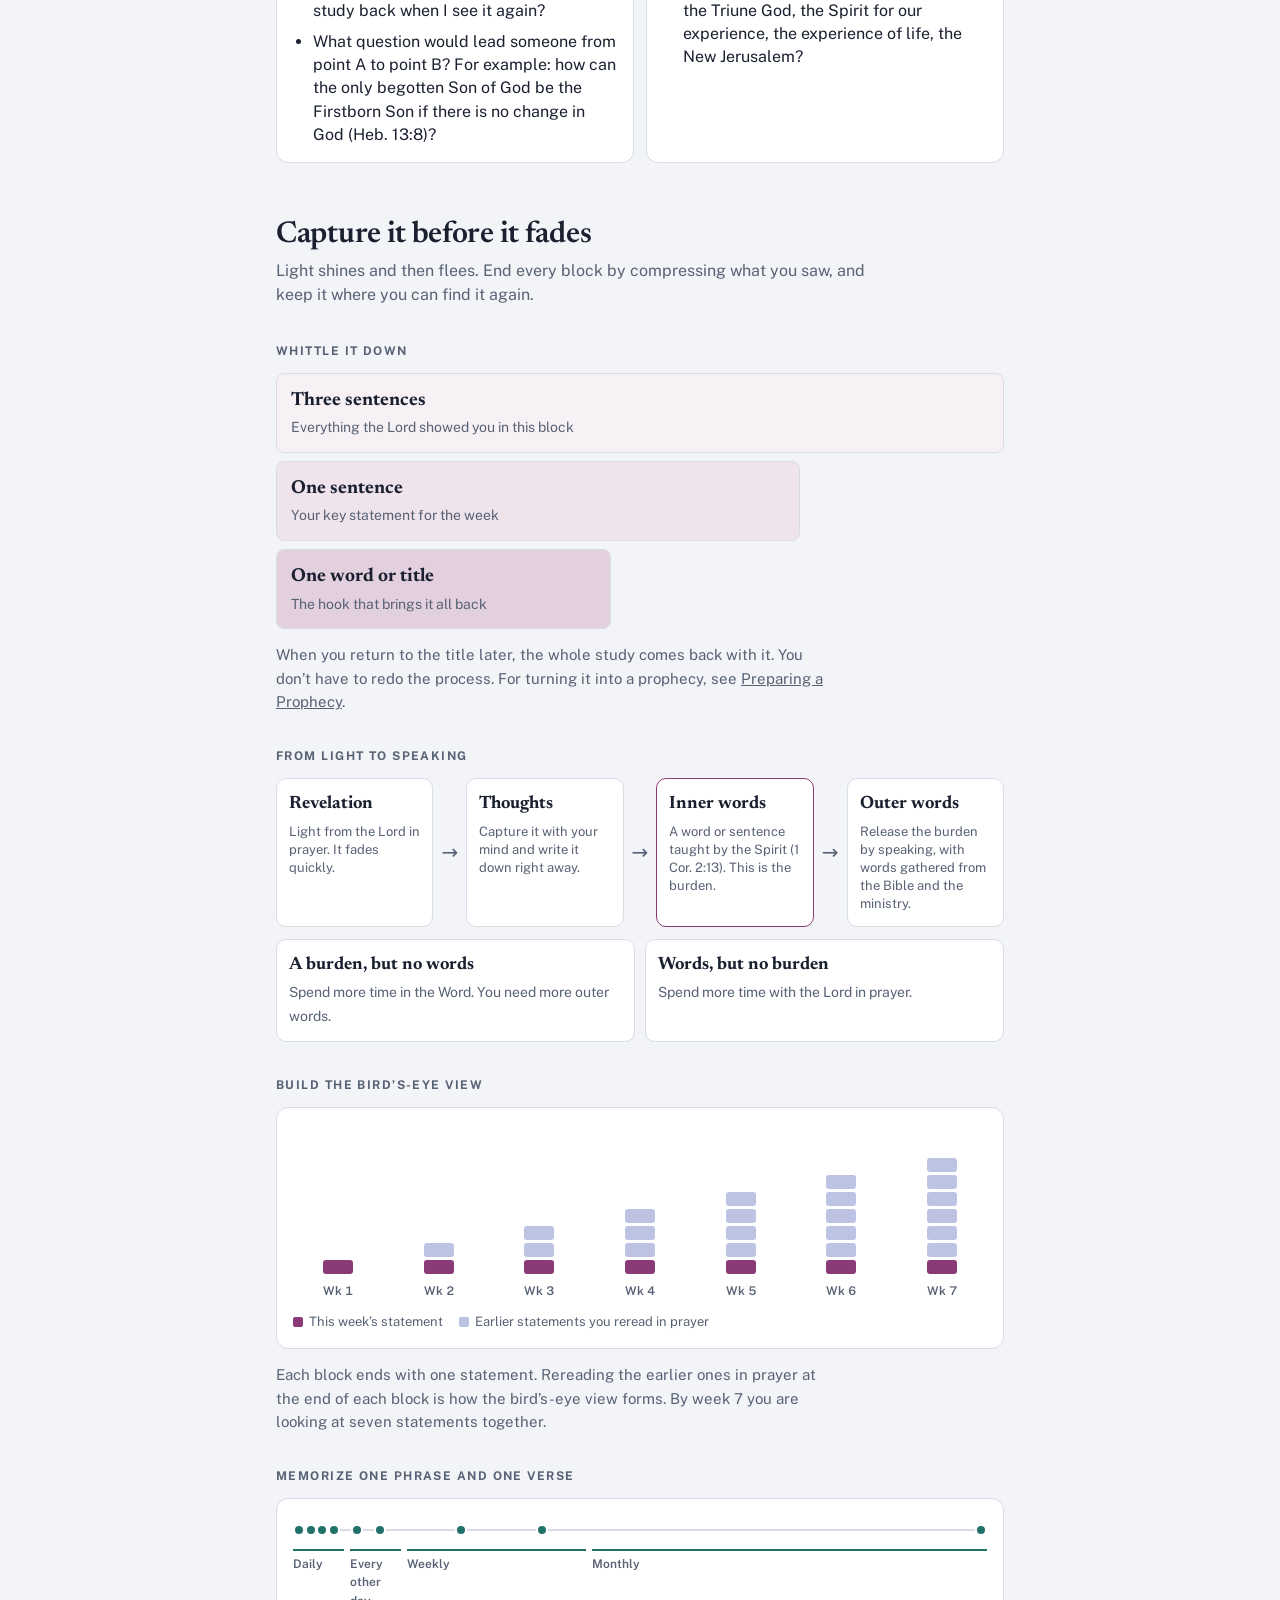
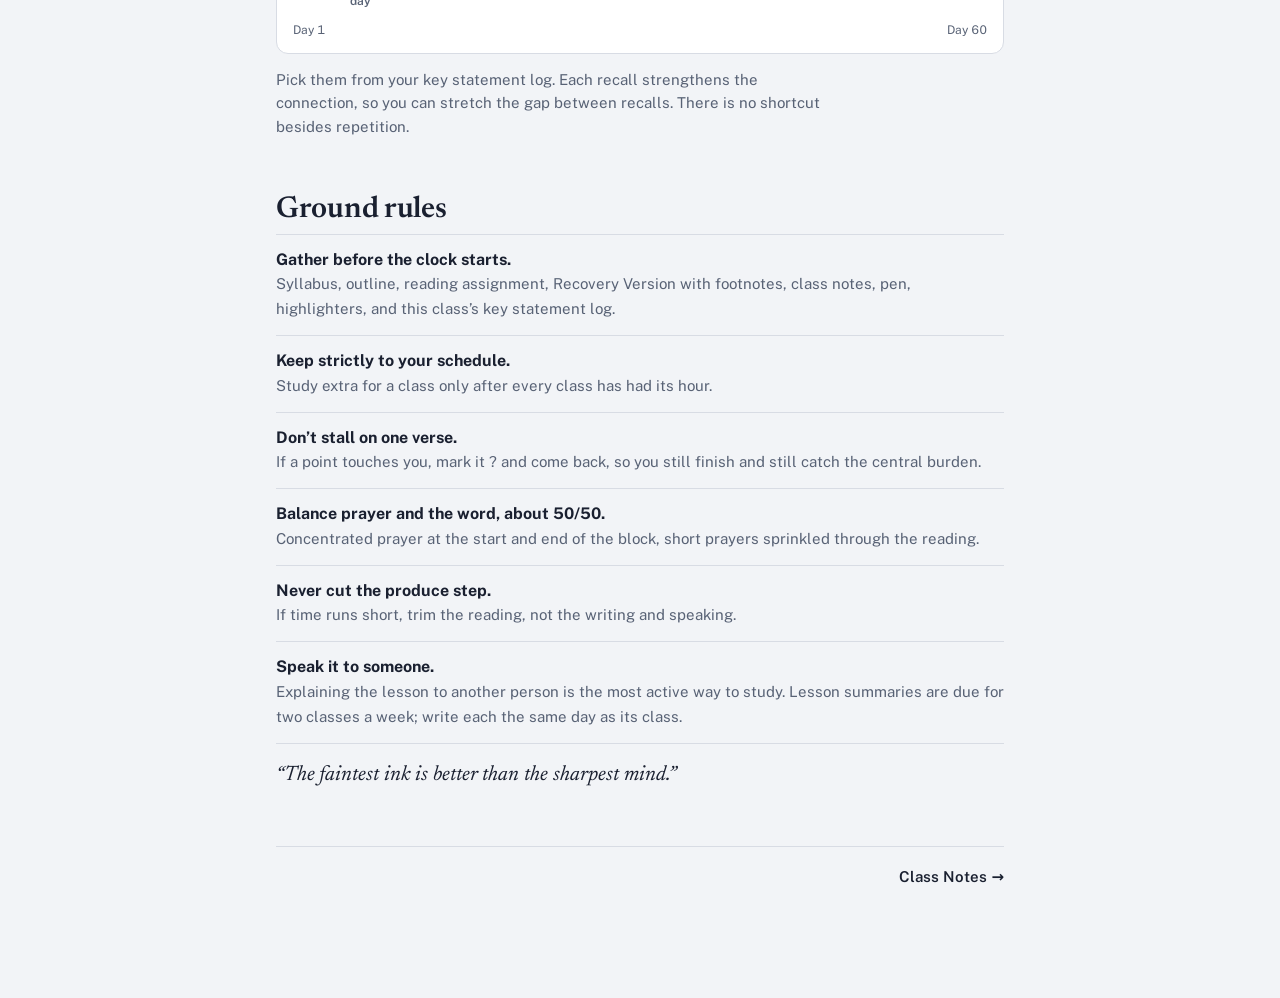
==== commit 90a4bbc6: "Add Class Notes, Outlines, and Prophecy pages with a shared menu Split the study companion into four" ====
--- a/index.html
+++ b/index.html
@@ -7,6 +7,7 @@
 <link rel="preconnect" href="https://fonts.googleapis.com">
 <link rel="preconnect" href="https://fonts.gstatic.com" crossorigin>
 <link rel="stylesheet" href="https://fonts.googleapis.com/css2?family=Caveat:wght@500;700&family=Newsreader:ital,opsz,wght@0,6..72,400;0,6..72,600;1,6..72,400&family=Public+Sans:wght@400;500;600;700&display=swap">
+<link rel="stylesheet" href="site.css">
 <style>
 /* Standalone reset (the artifact viewer supplied these) */
 [hidden] { display: none !important; }
@@ -53,7 +54,7 @@
   max-width: 760px; margin: 0 auto;
   padding-left: max(16px, env(safe-area-inset-left, 0px));
   padding-right: max(16px, env(safe-area-inset-right, 0px));
-  padding-block: 28px 110px;
+  padding-block: 20px 110px;
 }
 a { color: inherit; }
 .sr { position: absolute; width: 1px; height: 1px; overflow: hidden; clip: rect(0 0 0 0); white-space: nowrap; }
@@ -280,6 +281,16 @@
 </head>
 <body>
 <div class="wrap">
+  <nav class="site-nav" aria-label="Site">
+    <a class="brand" href="index.html">Studying the Ministry</a>
+    <ul>
+      <li><a href="index.html" aria-current="page">Study Block</a></li>
+      <li><a href="class-notes.html">Class Notes</a></li>
+      <li><a href="outlines.html">Outlines</a></li>
+      <li><a href="prophecy.html">Prophecy</a></li>
+    </ul>
+  </nav>
+
   <header>
     <h1>The Study Block</h1>
     <p class="lede">One class, one block, one key statement. Set the timer, mark with a purpose, ask the questions that uncover the burden, and capture what you saw before it fades.</p>
@@ -427,7 +438,8 @@
         <dl class="qdl">
           <div><dt>Biblical basis</dt><dd>Where is this in the Word? Drive down from the ministry to the verse: what do Paul, John, or Revelation say?</dd></div>
           <div><dt>Gaps</dt><dd>Is there a jump here? What steps lead from the verse to what the brother saw? Search it out like the Bereans (Acts 17:11), believers in Berea who welcomed Paul’s word and then checked it against the Scriptures every day. Consider it; don’t doubt it.</dd></div>
-          <div><dt>Crucial or secondary</dt><dd>Does this point touch God’s heart’s desire and His economy, or is it just the easiest part to understand?</dd></div>
+          <div><dt>Primary or secondary</dt><dd>Is this primary, secondary, or tertiary? Primary points touch God’s heart’s desire and His economy. Don’t assume the easiest part to understand is the crucial one.</dd></div>
+          <div><dt>Purpose</dt><dd>Why was this message needed? What problem is it addressing, and what contrast does it draw, like law vs. Spirit or self vs. Christ?</dd></div>
           <div><dt>Pace</dt><dd>Is this point touching me so much that I’ll miss the central burden? Mark it ? and keep moving.</dd></div>
           <div><dt>Prayer</dt><dd>Can I turn this sentence into a short prayer right now?</dd></div>
         </dl>
@@ -463,7 +475,7 @@
       <div class="rung r2"><b>One sentence</b><span>Your key statement for the week</span></div>
       <div class="rung r3"><b>One word or title</b><span>The hook that brings it all back</span></div>
     </div>
-    <p class="note">When you return to the title later, the whole study comes back with it. You don’t have to redo the process.</p>
+    <p class="note">When you return to the title later, the whole study comes back with it. You don’t have to redo the process. For turning it into a prophecy, see <a href="prophecy.html">Preparing a Prophecy</a>.</p>
 
     <h3>From light to speaking</h3>
     <div class="flow">
@@ -527,6 +539,10 @@
     <blockquote>“The faintest ink is better than the sharpest mind.”</blockquote>
   </section>
 
+  <div class="pagefoot">
+    <span></span>
+    <a href="class-notes.html">Class Notes →</a>
+  </div>
 </div>
 
 <button type="button" class="mini" id="mini" hidden><span class="t" id="miniT">05:00</span><span class="s" id="miniS">Prepare your being</span></button>
@@ -549,8 +565,8 @@
       act: ["Skim your class notes and the outline.", "Gauge how much material you need to cover.", "Write three guiding questions."],
       ask: ["In class, what was the brother impressing on us, and why?", "Which part of this topic is least familiar to me?", "What would I need to see to explain this lesson to someone?"] },
     { id: "read", name: "Active reading", g: "study", m60: 30, m90: 40, pace: true,
-      act: ["Read a section through, then go back and mark it.", "Highlight the point in yellow and the proof in blue; underline the explanation.", "Write a 3–6 word margin label for each section.", "Stop now and then to turn a sentence into prayer."],
-      ask: ["Where is this in the Word? Trace it from the ministry down to the verse.", "Is there a jump here? What steps lead from the verse to what the brother saw?", "Is this crucial, touching God’s heart’s desire, or just the easiest part to understand?", "Is one point holding me too long? Mark it ? and keep moving."] },
+      act: ["Read a section through, then go back and mark it.", "Highlight the point in yellow and the proof in blue; underline the explanation.", "Read the footnotes on the verses cited.", "Write a 3–6 word margin label for each section.", "Stop now and then to turn a sentence into prayer."],
+      ask: ["Where is this in the Word? Trace it from the ministry down to the verse.", "Is there a jump here? What steps lead from the verse to what the brother saw?", "Is this primary, secondary, or tertiary? Don’t assume the easiest part is the crucial one.", "Is one point holding me too long? Mark it ? and keep moving."] },
     { id: "review", name: "Review", g: "scribal", m60: 10, m90: 10,
       act: ["Answer the four review questions in writing.", "Use your margin labels as the main points.", "Now that you’ve seen the whole message, highlight the burden in pink."],
       ask: ["What are the main points, and what are their biblical bases?", "How do the main points relate to one another?", "What was the burden of this lesson?", "What portion enlightened or touched me the most?"] },
--- a/site.css
+++ b/site.css
@@ -0,0 +1,117 @@
+/* Studying the Ministry — shared styles for every page.
+   Layout: one reading column like a marked study page; a slim site menu on top. */
+:root {
+  --paper: #F2F4F7;
+  --sheet: #FFFFFF;
+  --ink: #1A2030;
+  --muted: #586275;
+  --rule: #D8DCE4;
+  --pen: #C23A2B;
+  --priestly: #4152B0;
+  --study: #22706A;
+  --scribal: #8B3A78;
+  --hl-y: rgba(255, 210, 0, .42);
+  --hl-b: rgba(56, 150, 255, .26);
+  --hl-p: rgba(255, 80, 155, .28);
+  --font-display: "Newsreader", Georgia, "Times New Roman", serif;
+  --font-body: "Public Sans", system-ui, -apple-system, "Segoe UI", sans-serif;
+  --font-hand: "Caveat", "Segoe Print", "Bradley Hand", cursive;
+}
+@media (prefers-color-scheme: dark) {
+  :root:not([data-theme="light"]) {
+    --paper: #11141B; --sheet: #191D27; --ink: #E6E9F0; --muted: #9BA4B6; --rule: #2B3141; --pen: #FF8274;
+    --priestly: #95A2FF; --study: #5CC4B9; --scribal: #E592CF;
+    --hl-y: rgba(255, 210, 0, .30); --hl-b: rgba(90, 170, 255, .30); --hl-p: rgba(255, 110, 175, .32);
+    color-scheme: dark;
+  }
+}
+:root[data-theme="dark"] {
+  --paper: #11141B; --sheet: #191D27; --ink: #E6E9F0; --muted: #9BA4B6; --rule: #2B3141; --pen: #FF8274;
+  --priestly: #95A2FF; --study: #5CC4B9; --scribal: #E592CF;
+  --hl-y: rgba(255, 210, 0, .30); --hl-b: rgba(90, 170, 255, .30); --hl-p: rgba(255, 110, 175, .32);
+  color-scheme: dark;
+}
+
+[hidden] { display: none !important; }
+* { box-sizing: border-box; }
+:root { padding-top: env(safe-area-inset-top, 0px); padding-bottom: env(safe-area-inset-bottom, 0px); }
+body { margin: 0; background: var(--paper); color: var(--ink); font-family: var(--font-body); font-size: 16px; line-height: 1.55; }
+img { max-width: 100%; }
+a { color: inherit; }
+.sr { position: absolute; width: 1px; height: 1px; overflow: hidden; clip: rect(0 0 0 0); white-space: nowrap; }
+button:focus-visible, a:focus-visible, input:focus-visible, textarea:focus-visible { outline: 2px solid var(--priestly); outline-offset: 2px; }
+
+.wrap {
+  max-width: 760px; margin: 0 auto;
+  padding-left: max(16px, env(safe-area-inset-left, 0px));
+  padding-right: max(16px, env(safe-area-inset-right, 0px));
+  padding-block: 20px 110px;
+}
+
+/* Site menu */
+.site-nav { display: flex; align-items: center; justify-content: space-between; gap: 10px 16px; flex-wrap: wrap; padding-bottom: 14px; margin-bottom: 26px; border-bottom: 1px solid var(--rule); }
+.brand { font-family: var(--font-display); font-weight: 600; font-size: 18px; text-decoration: none; letter-spacing: -.005em; }
+.site-nav ul { display: flex; gap: 4px; flex-wrap: wrap; list-style: none; margin: 0; padding: 0; }
+.site-nav ul a { display: block; font-size: 14px; font-weight: 600; text-decoration: none; color: var(--muted); padding: 6px 11px; border-radius: 999px; }
+.site-nav ul a:hover { color: var(--ink); background: var(--sheet); }
+.site-nav ul a[aria-current="page"] { color: var(--sheet); background: var(--ink); }
+
+/* Type */
+h1 { font-family: var(--font-display); font-weight: 600; font-size: clamp(36px, 8vw, 52px); line-height: 1.02; margin: 0 0 12px; letter-spacing: -.015em; text-wrap: balance; }
+.lede { color: var(--muted); max-width: 56ch; margin: 0; font-size: 17px; }
+nav.jump { display: flex; gap: 8px; flex-wrap: wrap; margin-top: 18px; }
+nav.jump a { font-size: 14px; font-weight: 600; text-decoration: none; padding: 6px 13px; border: 1px solid var(--rule); border-radius: 999px; background: var(--sheet); }
+nav.jump a:hover { border-color: var(--muted); }
+section { margin-top: 56px; scroll-margin-top: 16px; }
+h2 { font-family: var(--font-display); font-weight: 600; font-size: 30px; line-height: 1.12; margin: 0 0 6px; text-wrap: balance; letter-spacing: -.01em; }
+.section-lede { color: var(--muted); margin: 0 0 20px; max-width: 60ch; }
+h3 { font-size: 12px; text-transform: uppercase; letter-spacing: .12em; color: var(--muted); font-weight: 700; margin: 34px 0 12px; }
+.note { margin-top: 14px; font-size: 15px; color: var(--muted); max-width: 62ch; }
+.note b { color: var(--ink); }
+.check { margin-top: 14px; padding: 12px 14px; border-left: 3px solid var(--pen); background: var(--sheet); border-radius: 0 8px 8px 0; font-size: 15px; }
+
+/* Cards and grids */
+.card { background: var(--sheet); border: 1px solid var(--rule); border-radius: 12px; padding: 16px; min-width: 0; }
+.card h4 { margin: 0 0 6px; font-family: var(--font-display); font-size: 20px; font-weight: 600; line-height: 1.2; }
+.card p { margin: 0; }
+.card .muted, .muted { color: var(--muted); font-size: 15px; }
+.card ul, .card ol { margin: 8px 0 0; padding-left: 20px; display: grid; gap: 6px; }
+.grid2 { display: grid; grid-template-columns: repeat(2, minmax(0, 1fr)); gap: 12px; }
+.grid3 { display: grid; grid-template-columns: repeat(3, minmax(0, 1fr)); gap: 12px; }
+@media (max-width: 640px) { .grid3 { grid-template-columns: 1fr; } }
+@media (max-width: 560px) { .grid2 { grid-template-columns: 1fr; } }
+.stepnum { display: inline-flex; align-items: center; justify-content: center; width: 26px; height: 26px; border-radius: 50%; background: var(--ink); color: var(--sheet); font-weight: 700; font-size: 13px; margin-bottom: 8px; font-variant-numeric: tabular-nums; }
+
+.rows { list-style: none; margin: 0; padding: 0; border-top: 1px solid var(--rule); }
+.rows li { padding: 13px 0; border-bottom: 1px solid var(--rule); }
+.rows b { display: block; }
+.rows span { color: var(--muted); font-size: 15px; }
+
+.qlist { margin: 0; padding-left: 20px; display: grid; gap: 8px; }
+.qlist li { font-family: var(--font-display); font-size: 18px; line-height: 1.4; }
+
+/* Flow rows (A → B → C) */
+.flowrow { display: flex; flex-wrap: wrap; align-items: center; gap: 6px; }
+.flowrow span { background: var(--sheet); border: 1px solid var(--rule); border-radius: 999px; padding: 5px 12px; font-size: 14px; font-weight: 600; }
+.flowrow i { font-style: normal; color: var(--muted); }
+
+/* Marks */
+.star, .arrow, .qm, .bang { font-family: var(--font-hand); color: var(--pen); font-weight: 700; font-size: 1.3em; line-height: 1; margin: 0 2px; }
+
+/* Buttons and inputs */
+.btn { font: 600 15px var(--font-body); border-radius: 10px; padding: 10px 16px; border: 1px solid var(--rule); background: var(--paper); color: var(--ink); cursor: pointer; min-height: 44px; }
+.btn.primary { background: var(--ink); color: var(--sheet); border-color: var(--ink); }
+.btn:hover { border-color: var(--muted); }
+.field { display: grid; gap: 6px; }
+.field label { font-weight: 600; font-size: 14px; }
+.field .hint { font-size: 13px; color: var(--muted); }
+.field input, .field textarea { width: 100%; font: 400 16px/1.45 var(--font-body); color: var(--ink); background: var(--paper); border: 1px solid var(--rule); border-radius: 8px; padding: 10px 12px; }
+.field textarea { min-height: 76px; resize: vertical; }
+
+.ticks { list-style: none; margin: 0; padding: 0; display: grid; gap: 2px; }
+.ticks label { display: flex; gap: 10px; align-items: flex-start; padding: 8px 0; cursor: pointer; }
+.ticks input { width: 18px; height: 18px; margin-top: 2px; flex: none; accent-color: var(--study); }
+
+.pagefoot { margin-top: 56px; padding-top: 18px; border-top: 1px solid var(--rule); display: flex; justify-content: space-between; gap: 12px; flex-wrap: wrap; font-size: 15px; font-weight: 600; }
+.pagefoot a { text-decoration: none; }
+.pagefoot a:hover { text-decoration: underline; }
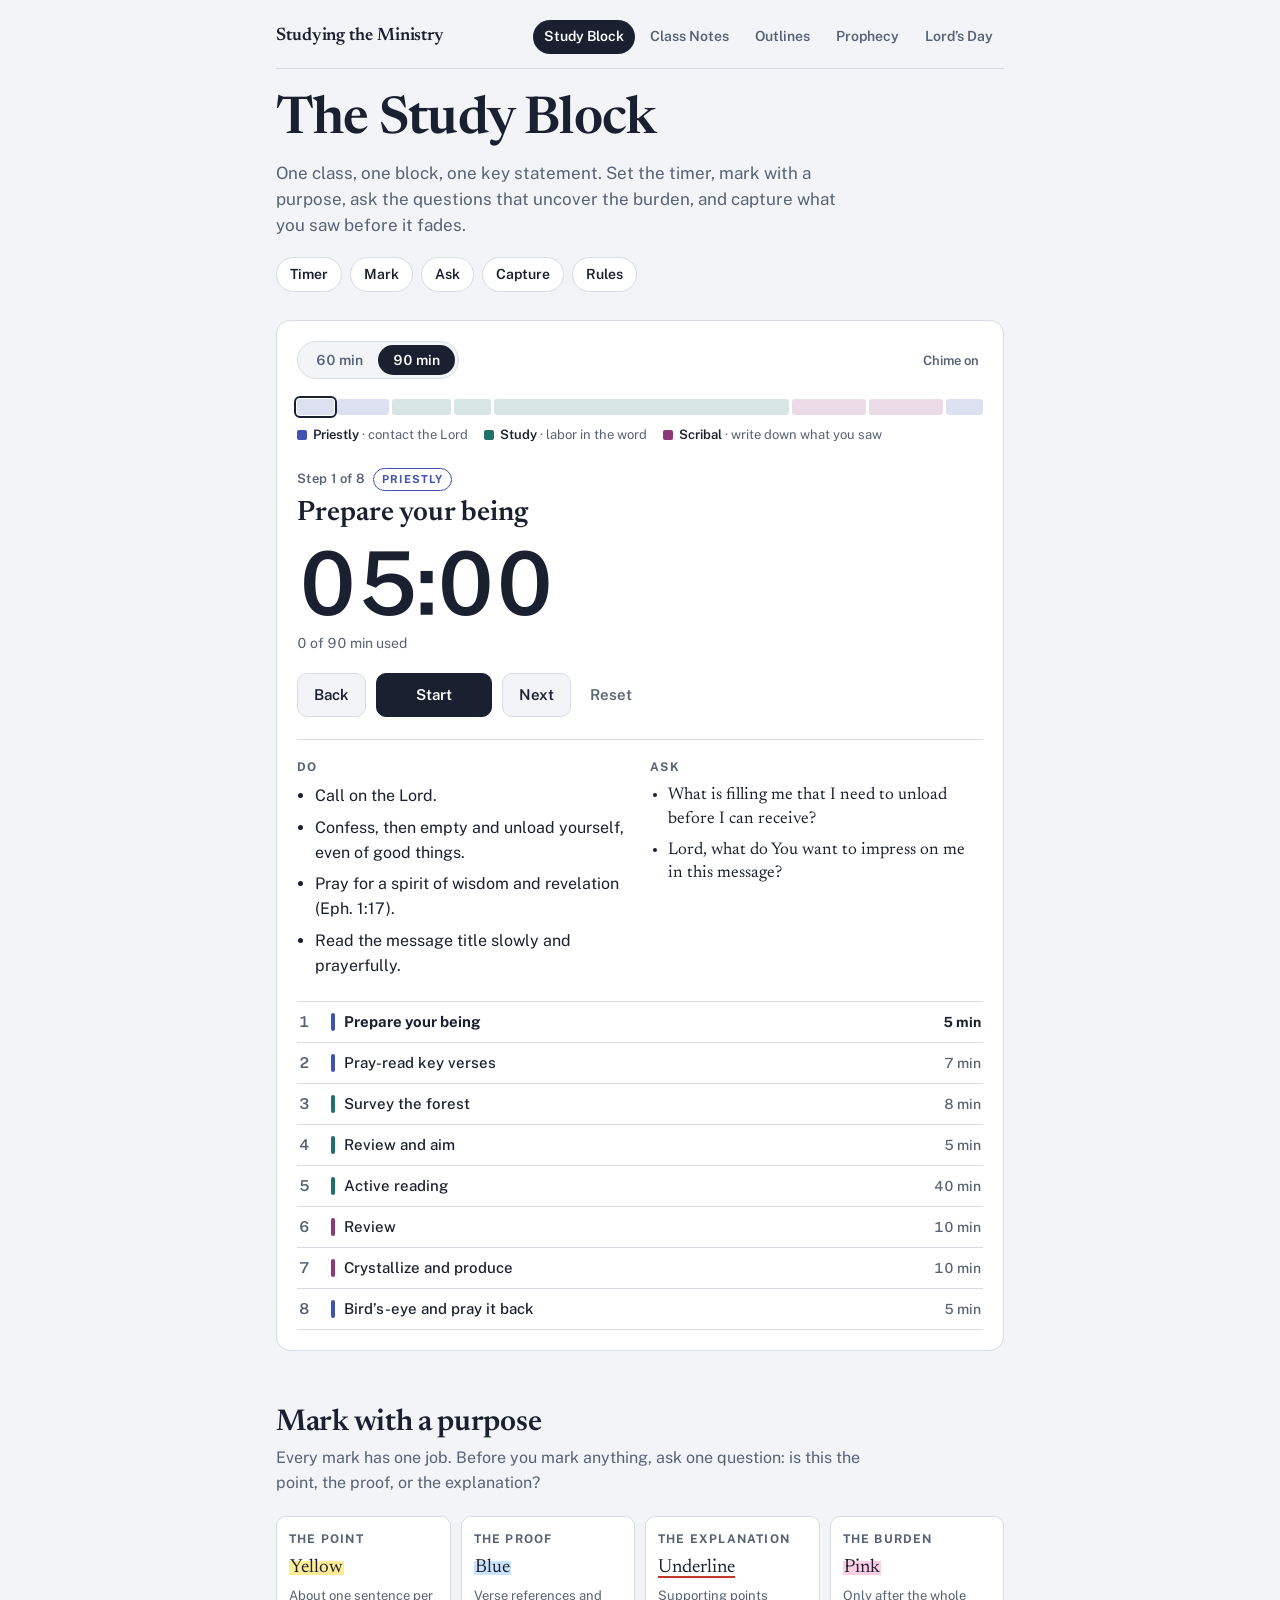
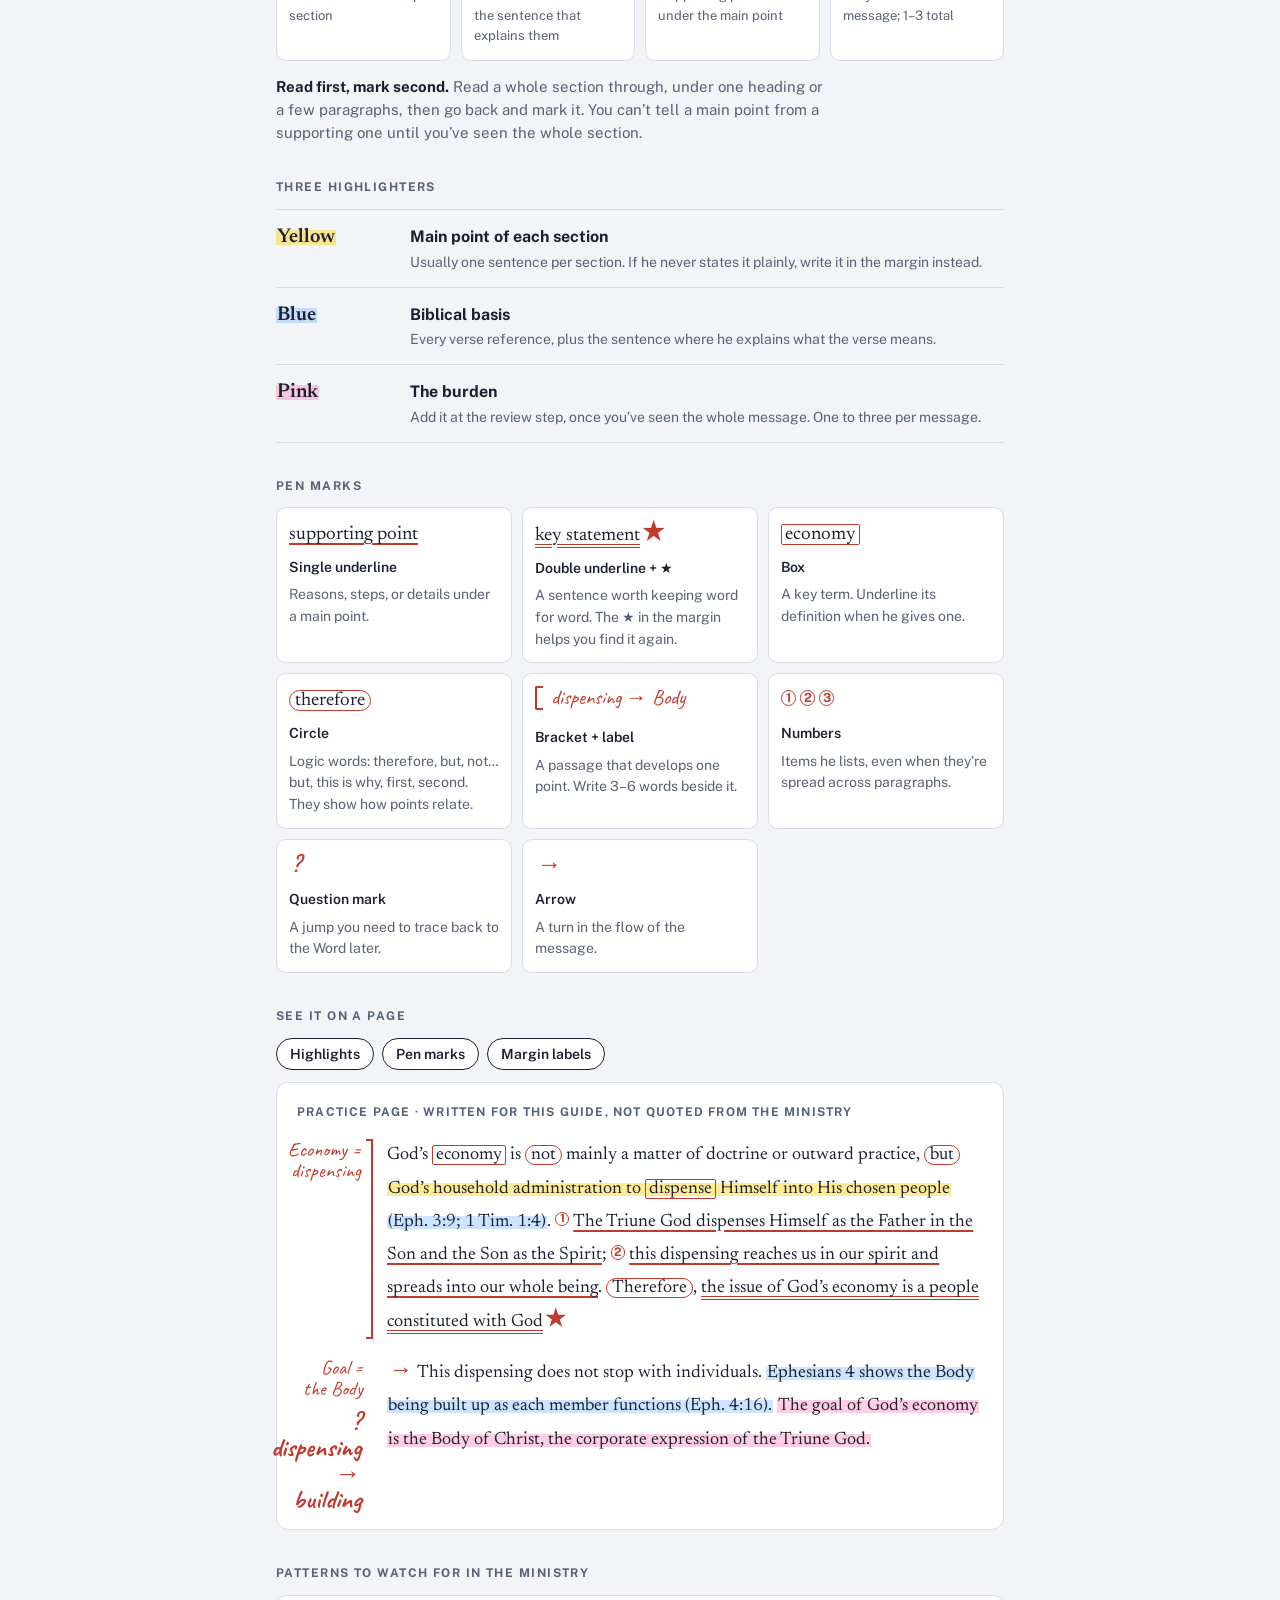
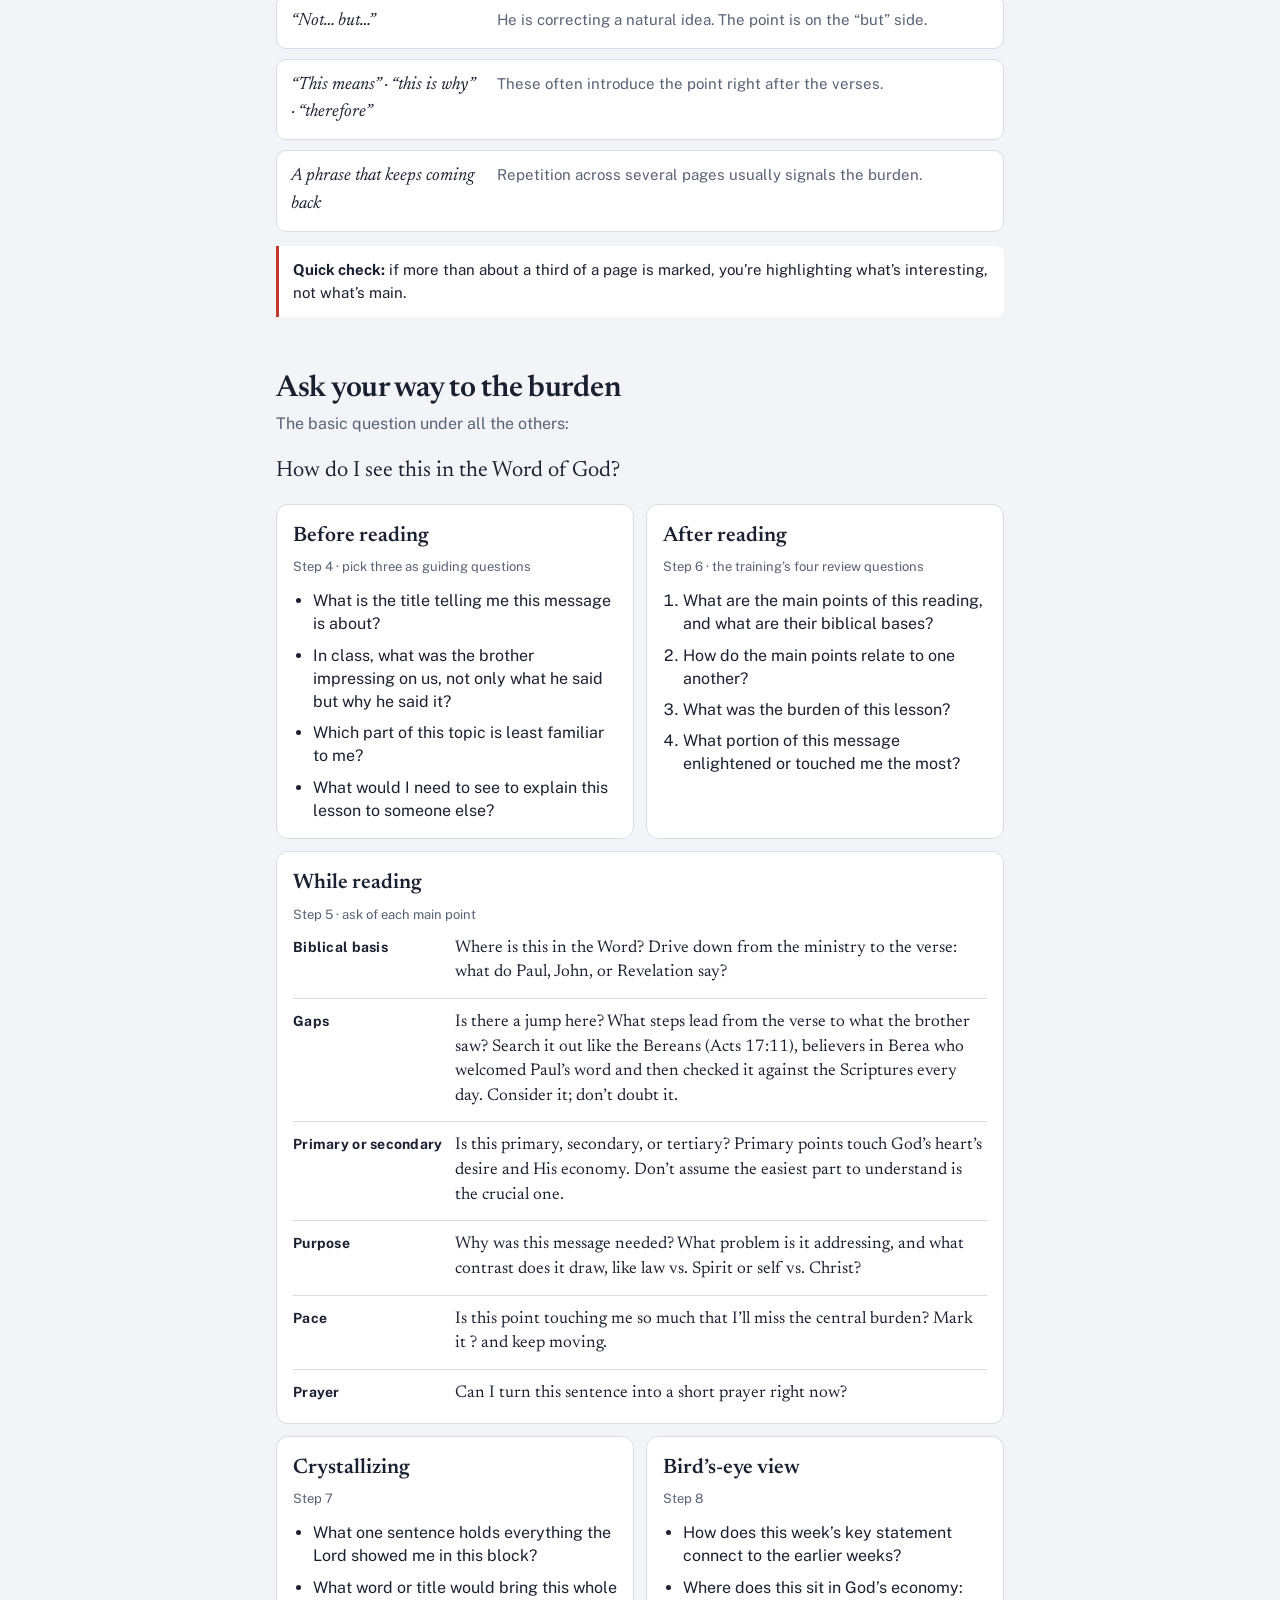
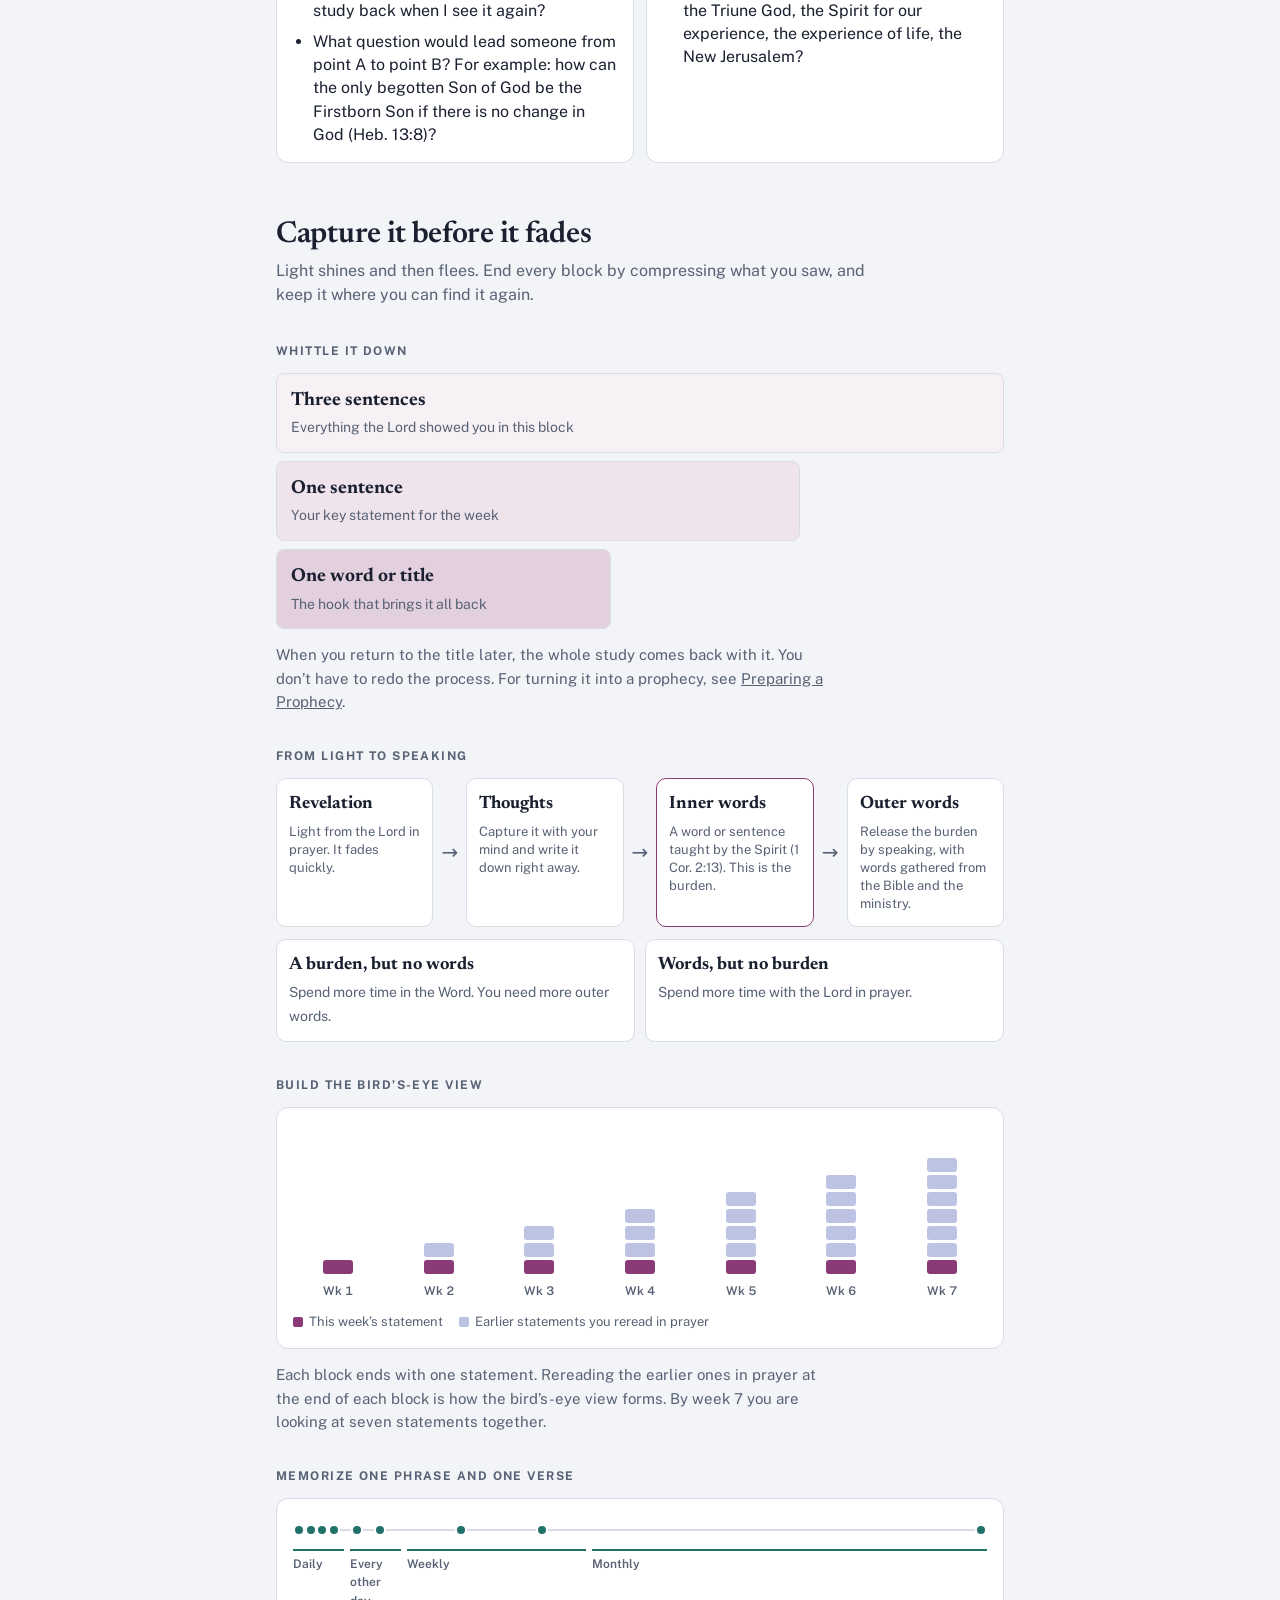
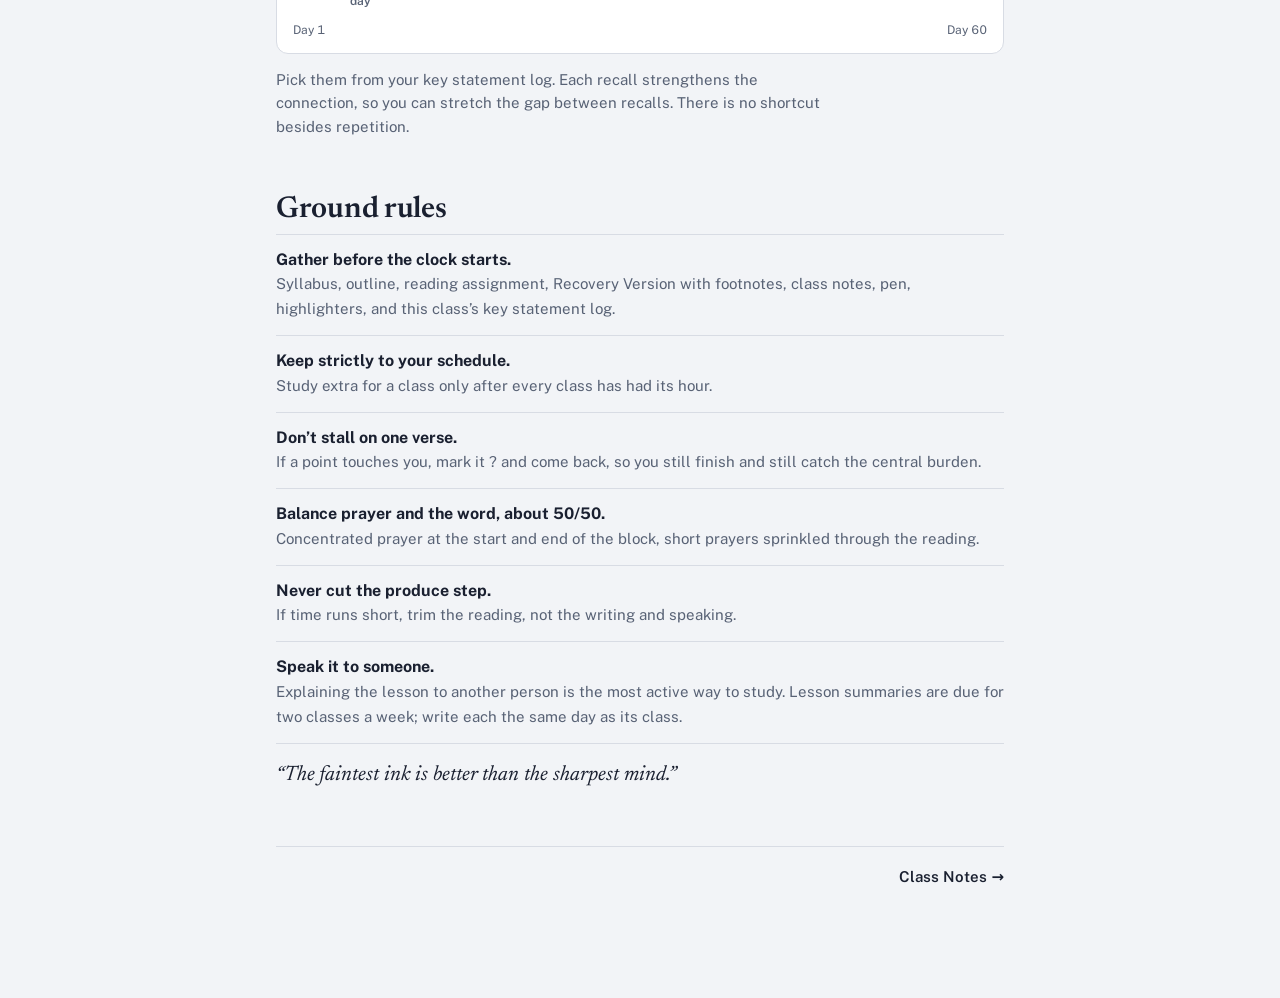
==== commit 76c0e3d6: "Add Lord's Day Prophesying page and fold the weekly prep into it New lords-day.html covers the week " ====
--- a/index.html
+++ b/index.html
@@ -288,6 +288,7 @@
       <li><a href="class-notes.html">Class Notes</a></li>
       <li><a href="outlines.html">Outlines</a></li>
       <li><a href="prophecy.html">Prophecy</a></li>
+      <li><a href="lords-day.html">Lord’s Day</a></li>
     </ul>
   </nav>
 
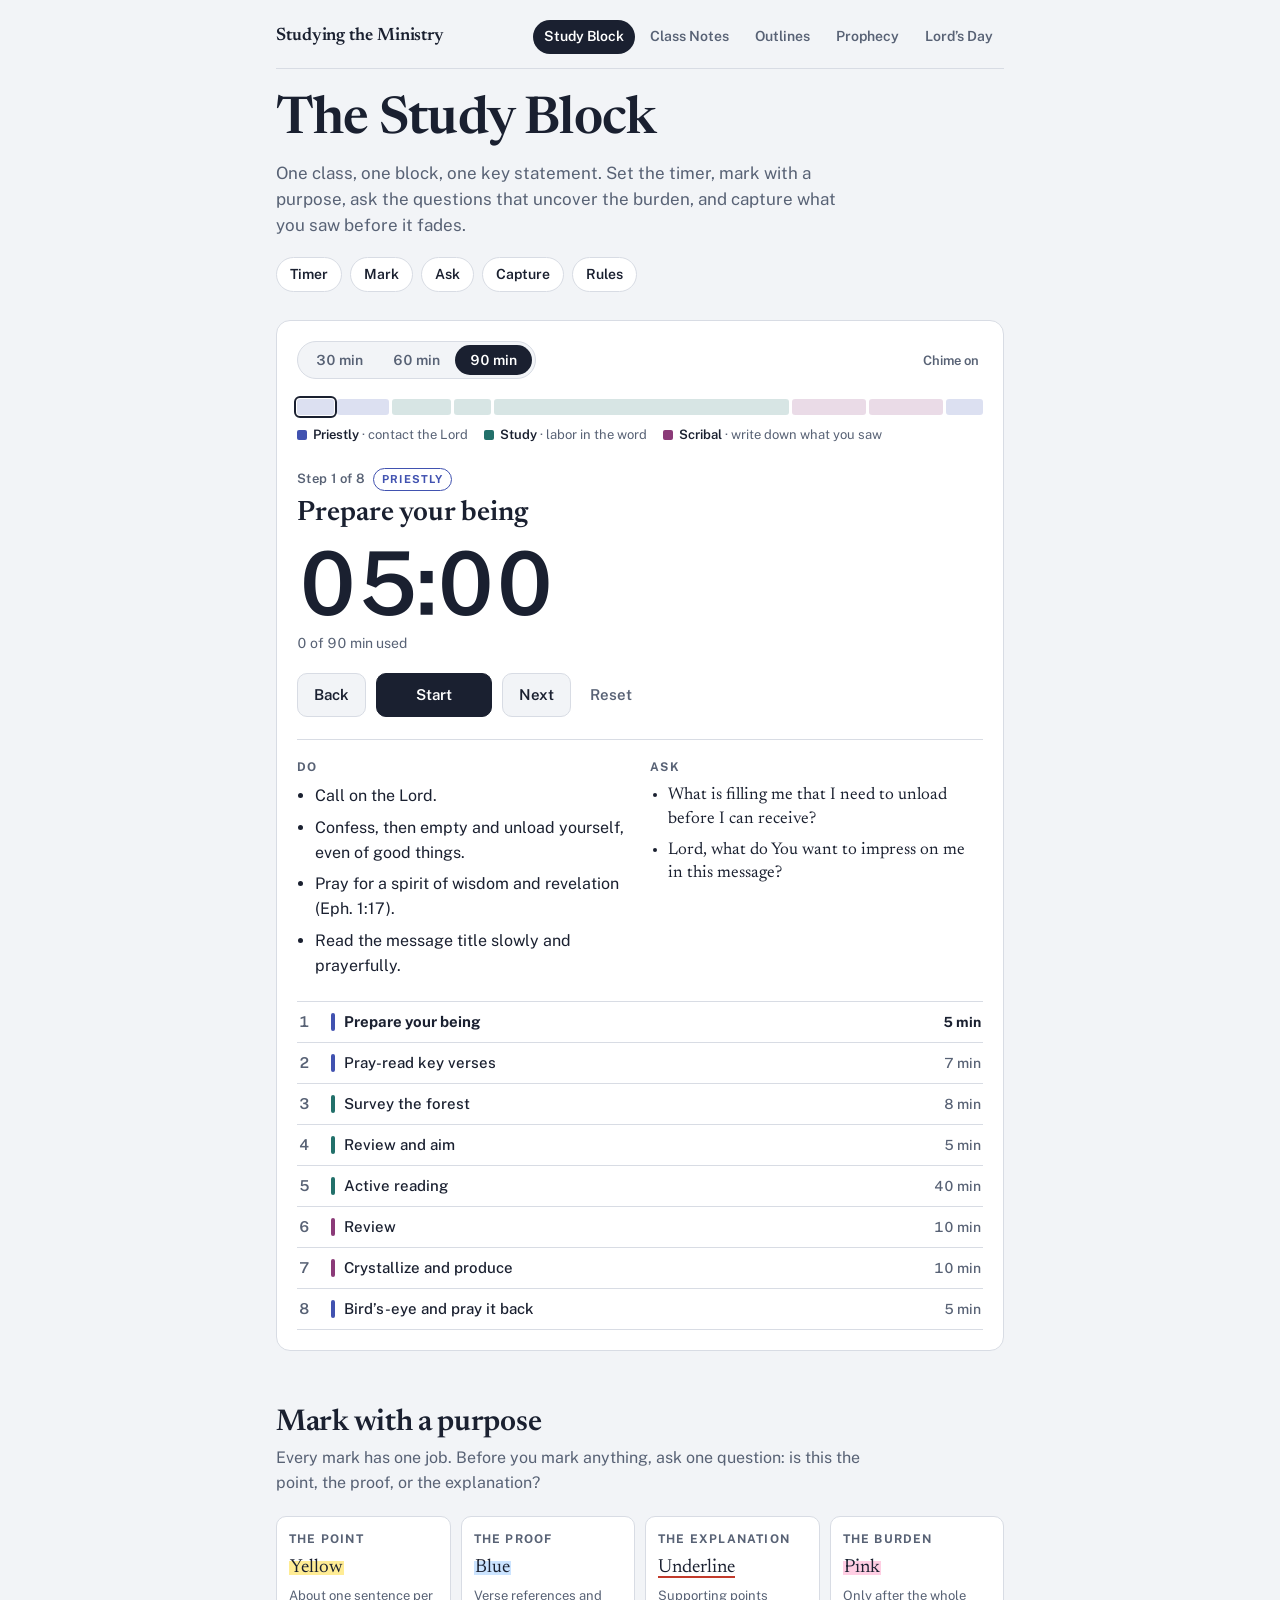
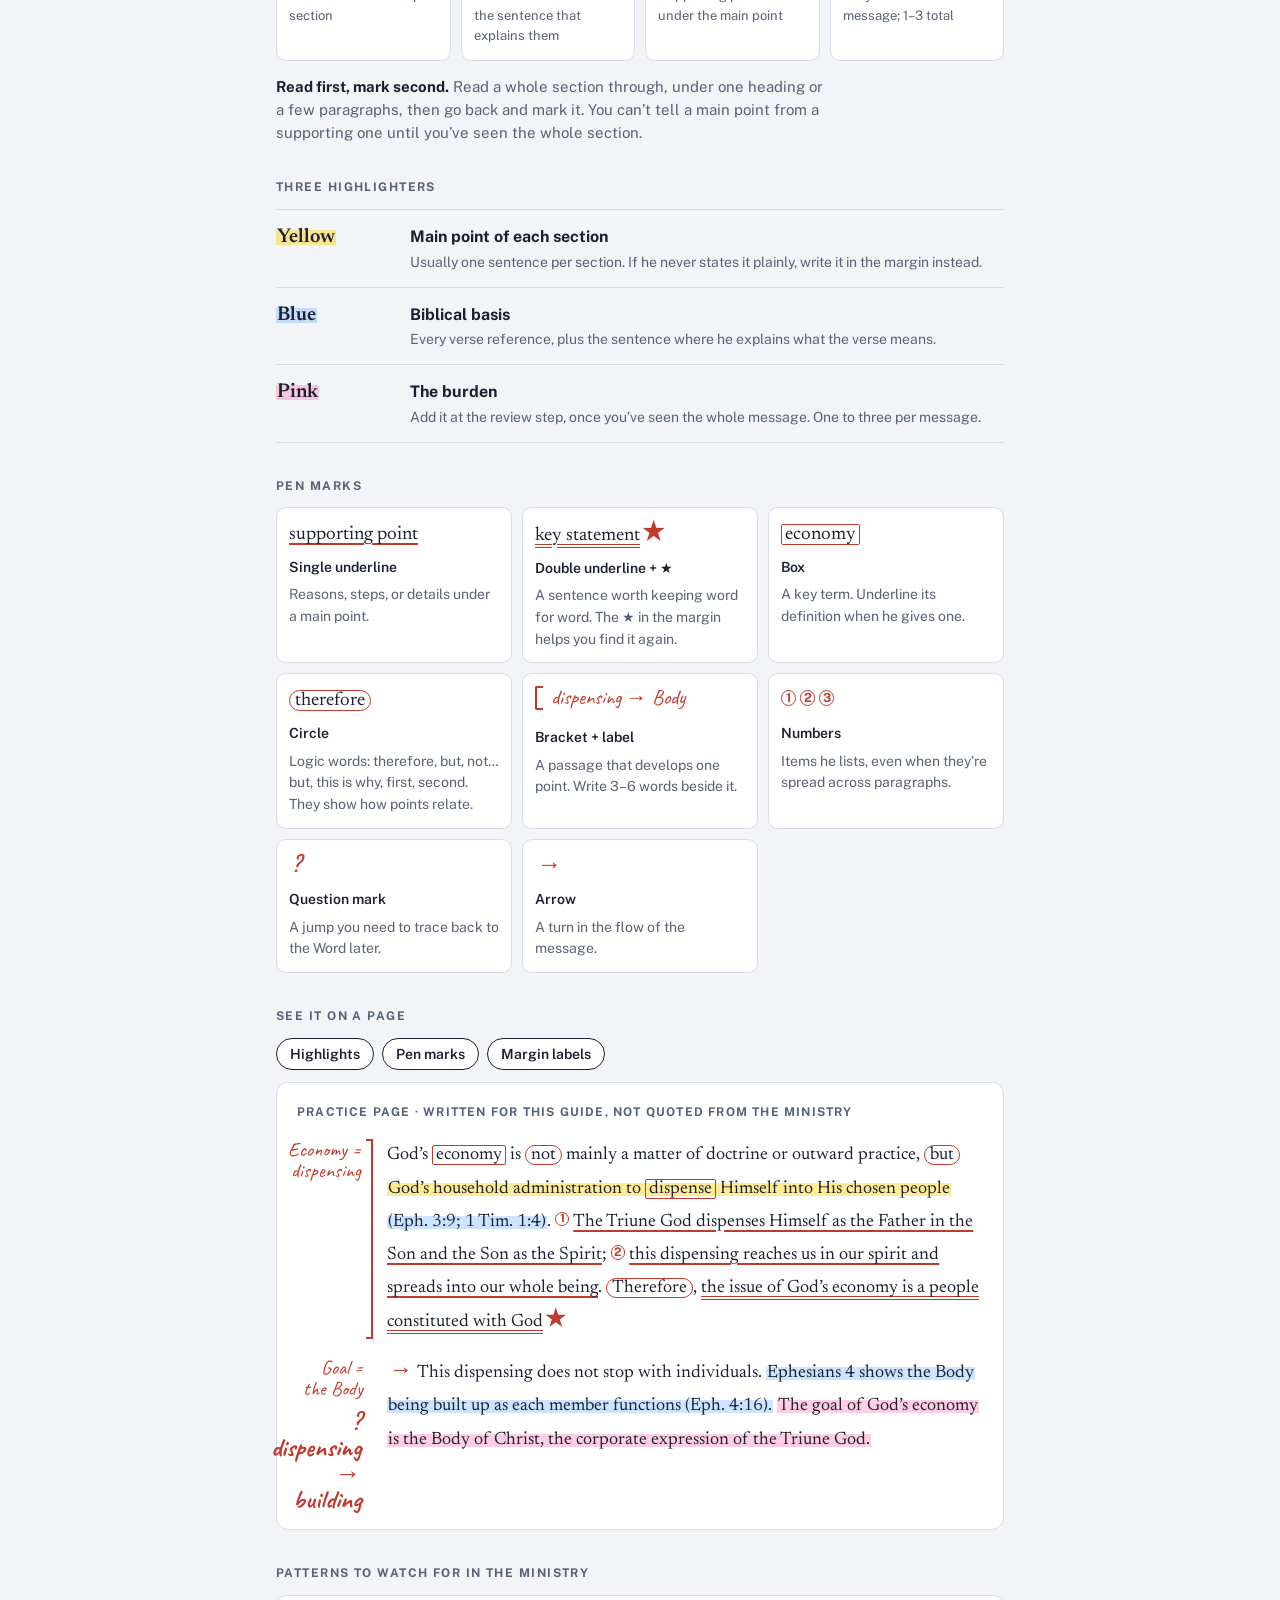
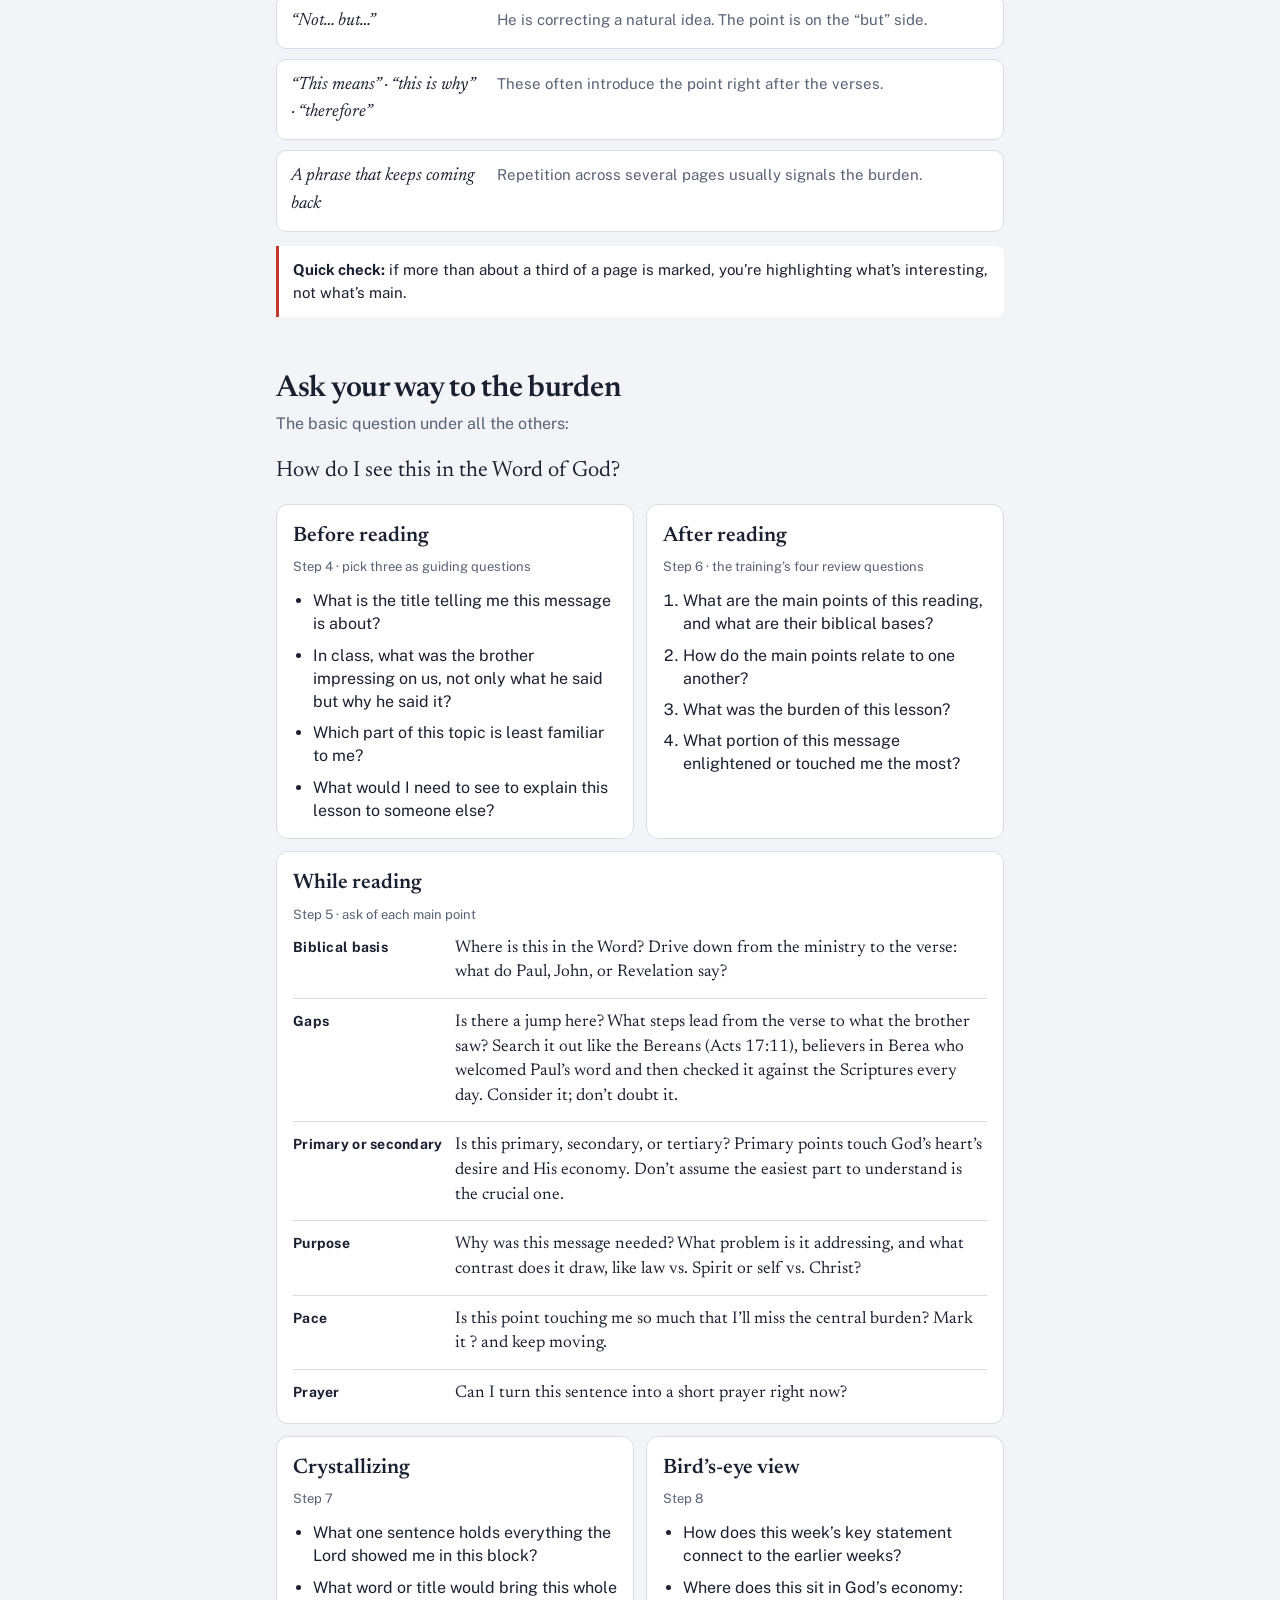
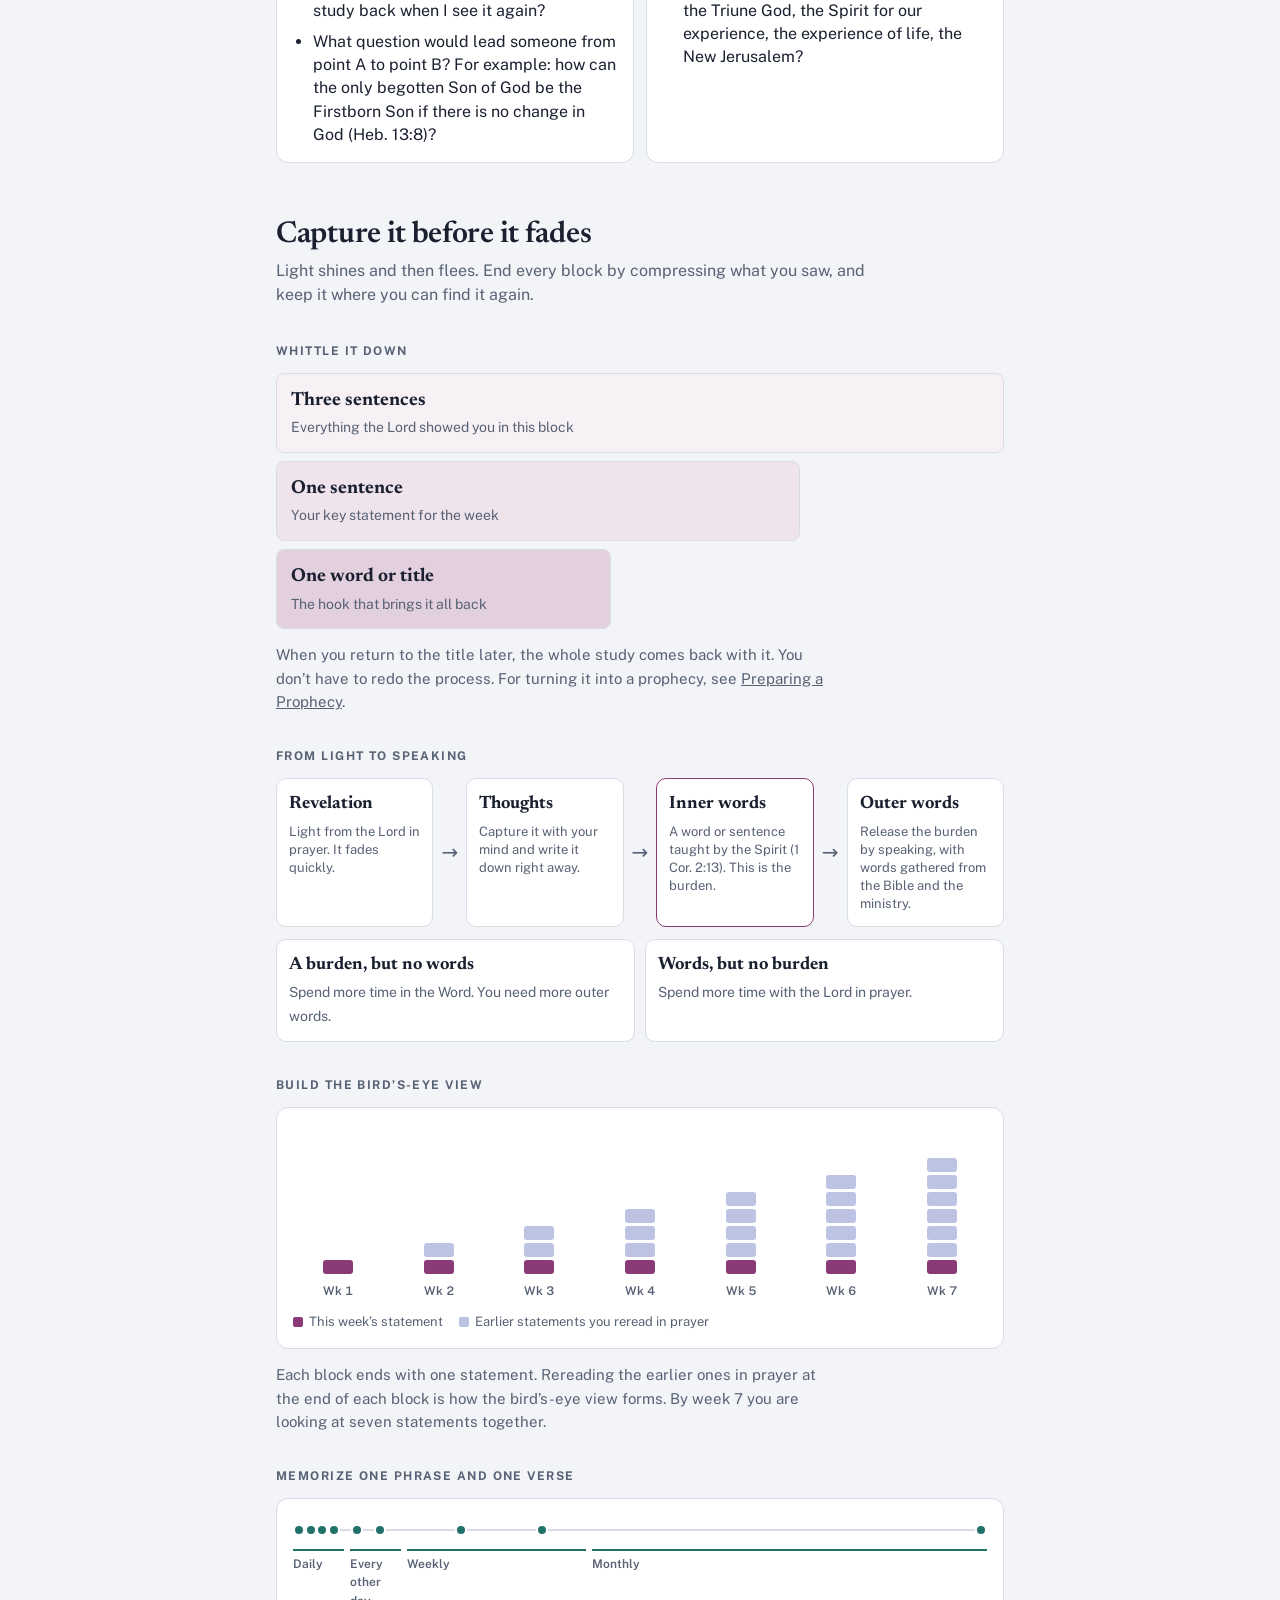
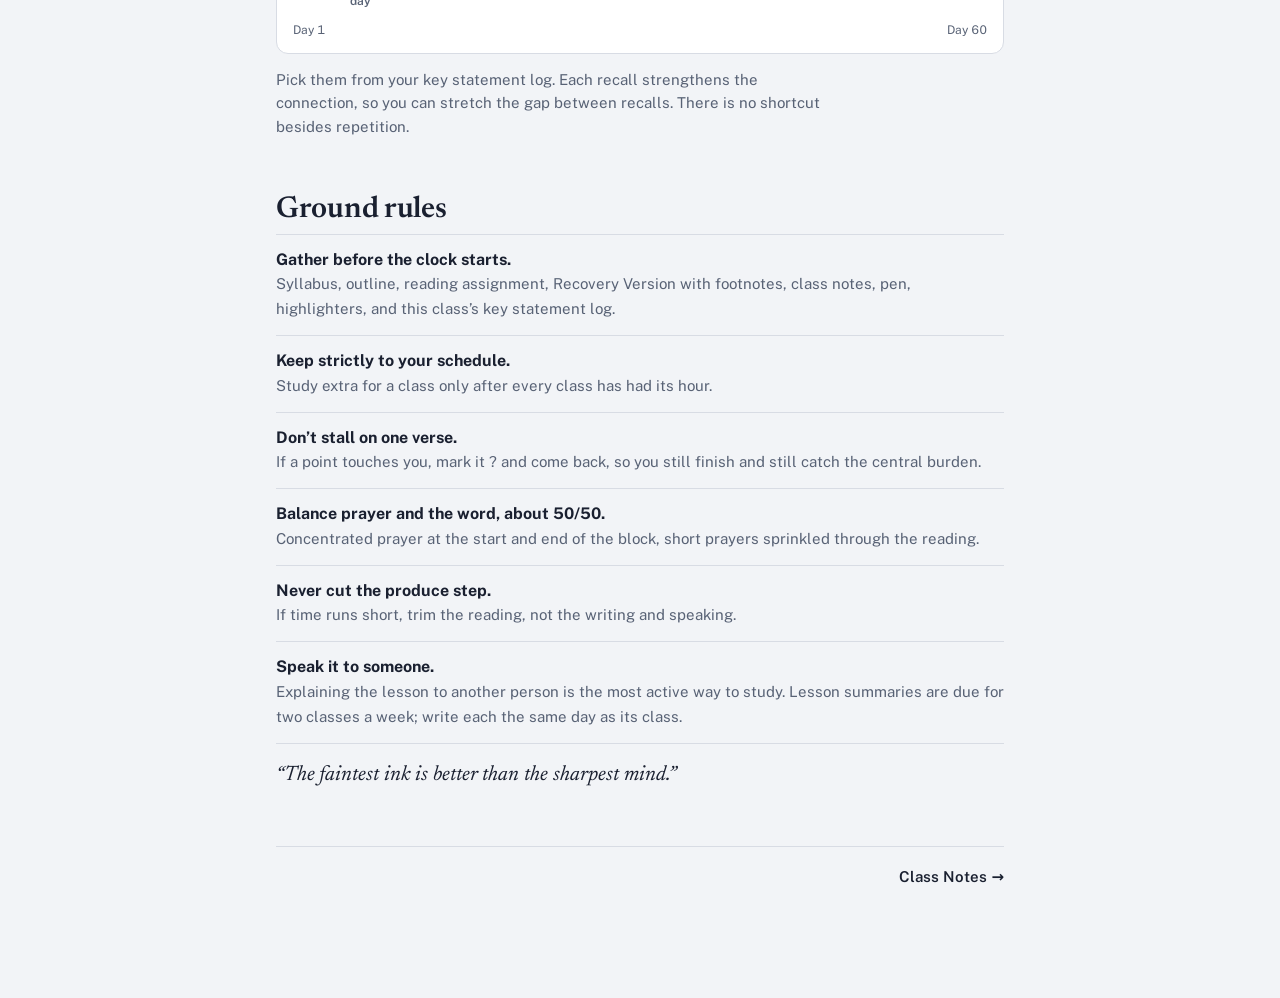
==== commit 216115b7: "Add a 30-minute Study Block option The timer now offers 30, 60, or 90 minutes. The 30-minute block k" ====
--- a/index.html
+++ b/index.html
@@ -78,6 +78,10 @@
 .seg-ctl button { border: 0; background: transparent; font: 600 14px var(--font-body); color: var(--muted); padding: 7px 15px; border-radius: 999px; cursor: pointer; font-variant-numeric: tabular-nums; }
 .seg-ctl button[aria-pressed="true"] { background: var(--ink); color: var(--sheet); }
 .chime { font: 600 13px var(--font-body); color: var(--muted); background: transparent; border: 0; cursor: pointer; padding: 6px 4px; }
+@media (max-width: 420px) {
+  .tool { padding: 16px; }
+  .seg-ctl button { padding: 7px 11px; }
+}
 
 .bar { display: flex; gap: 3px; height: 16px; margin: 20px 0 10px; }
 .seg { position: relative; border-radius: 3px; overflow: hidden; min-width: 8px; cursor: pointer; border: 0; padding: 0; background: transparent; }
@@ -309,6 +313,7 @@
     <div class="tool" id="tool">
       <div class="tool-top">
         <div class="seg-ctl" role="group" aria-label="Block length">
+          <button type="button" id="len30" aria-pressed="false">30 min</button>
           <button type="button" id="len60" aria-pressed="false">60 min</button>
           <button type="button" id="len90" aria-pressed="true">90 min</button>
         </div>
@@ -553,28 +558,28 @@
   "use strict";
   var GROUPS = { priestly: "Priestly", study: "Study", scribal: "Scribal" };
   var STEPS = [
-    { id: "prepare", name: "Prepare your being", g: "priestly", m60: 2, m90: 5,
+    { id: "prepare", name: "Prepare your being", g: "priestly", m30: 2, m60: 2, m90: 5,
       act: ["Call on the Lord.", "Confess, then empty and unload yourself, even of good things.", "Pray for a spirit of wisdom and revelation (Eph. 1:17).", "Read the message title slowly and prayerfully."],
       ask: ["What is filling me that I need to unload before I can receive?", "Lord, what do You want to impress on me in this message?"] },
-    { id: "verses", name: "Pray-read key verses", g: "priestly", m60: 5, m90: 7,
+    { id: "verses", name: "Pray-read key verses", g: "priestly", m30: 3, m60: 5, m90: 7,
       act: ["Pray-read one or two key verses for the lesson.", "Write down the word or phrase that touches you."],
       ask: ["What verses does this lesson stand on?", "What is the Lord speaking to me through these words?"] },
-    { id: "survey", name: "Survey the forest", g: "study", m60: 0, m90: 8,
+    { id: "survey", name: "Survey the forest", g: "study", m30: 0, m60: 0, m90: 8,
       act: ["Scan the whole reading from start to end.", "Read the headings and the first and last sentences of each section.", "Don’t mark anything yet."],
       ask: ["What is the title telling me this message is about?", "From the headings, what might the burden be?"] },
-    { id: "aim", name: "Review and aim", g: "study", m60: 5, m90: 5,
+    { id: "aim", name: "Review and aim", g: "study", m30: 2, m60: 5, m90: 5,
       act: ["Skim your class notes and the outline.", "Gauge how much material you need to cover.", "Write three guiding questions."],
       ask: ["In class, what was the brother impressing on us, and why?", "Which part of this topic is least familiar to me?", "What would I need to see to explain this lesson to someone?"] },
-    { id: "read", name: "Active reading", g: "study", m60: 30, m90: 40, pace: true,
+    { id: "read", name: "Active reading", g: "study", m30: 15, m60: 30, m90: 40, pace: true,
       act: ["Read a section through, then go back and mark it.", "Highlight the point in yellow and the proof in blue; underline the explanation.", "Read the footnotes on the verses cited.", "Write a 3–6 word margin label for each section.", "Stop now and then to turn a sentence into prayer."],
       ask: ["Where is this in the Word? Trace it from the ministry down to the verse.", "Is there a jump here? What steps lead from the verse to what the brother saw?", "Is this primary, secondary, or tertiary? Don’t assume the easiest part is the crucial one.", "Is one point holding me too long? Mark it ? and keep moving."] },
-    { id: "review", name: "Review", g: "scribal", m60: 10, m90: 10,
+    { id: "review", name: "Review", g: "scribal", m30: 4, m60: 10, m90: 10,
       act: ["Answer the four review questions in writing.", "Use your margin labels as the main points.", "Now that you’ve seen the whole message, highlight the burden in pink."],
       ask: ["What are the main points, and what are their biblical bases?", "How do the main points relate to one another?", "What was the burden of this lesson?", "What portion enlightened or touched me the most?"] },
-    { id: "produce", name: "Crystallize and produce", g: "scribal", m60: 8, m90: 10,
+    { id: "produce", name: "Crystallize and produce", g: "scribal", m30: 4, m60: 8, m90: 10,
       act: ["Whittle it down: three sentences, then one sentence, then one word or title.", "Write a 3–4 sentence summary, or outline a prophecy on one point that touched you.", "Speak it aloud."],
       ask: ["What one sentence holds everything the Lord showed me?", "What word or title would bring this whole study back?", "What question would lead someone from point A to point B?"] },
-    { id: "birdseye", name: "Bird’s-eye and pray it back", g: "priestly", m60: 0, m90: 5,
+    { id: "birdseye", name: "Bird’s-eye and pray it back", g: "priestly", m30: 0, m60: 0, m90: 5,
       act: ["Reread this class’s earlier key statements.", "Pray today’s key statement back to the Lord.", "Copy today’s statement and title into the class log."],
       ask: ["How does this week connect to the earlier weeks?", "Where does this sit in God’s economy?"] }
   ];
@@ -582,6 +587,7 @@
     act: ["Copy today’s key statement and title into this class’s log.", "List any ? items to return to.", "Check whether a lesson summary is due for this class."],
     ask: ["If someone asked me for a 30-second sharing right now, could I give it?"]
   };
+  var LENS = [30, 60, 90];
   var KEY = "ftta-study-block-v1";
   var S = { len: 90, idx: 0, running: false, endAt: 0, remain: null, done: false, sound: true };
 
@@ -595,7 +601,7 @@
   function load() {
     try {
       var d = JSON.parse(localStorage.getItem(KEY) || "null");
-      if (d && (d.len === 60 || d.len === 90)) {
+      if (d && LENS.indexOf(d.len) >= 0) {
         S.len = d.len;
         S.idx = Math.min(Math.max(0, d.idx | 0), list().length - 1);
         S.running = !!d.running;
@@ -675,7 +681,7 @@
   // Elements
   var $ = function (id) { return document.getElementById(id); };
   var el = {
-    len60: $("len60"), len90: $("len90"), chime: $("chime"), bar: $("bar"),
+    len30: $("len30"), len60: $("len60"), len90: $("len90"), chime: $("chime"), bar: $("bar"),
     stepOf: $("stepOf"), stepGroup: $("stepGroup"), stepName: $("stepName"), clock: $("clock"), overall: $("overall"),
     back: $("back"), start: $("startBtn"), next: $("next"), reset: $("reset"),
     doList: $("doList"), askList: $("askList"), pace: $("pace"), steps: $("steps"), live: $("live"),
@@ -709,6 +715,11 @@
       b.addEventListener("click", function () { jump(i); });
       el.bar.appendChild(b);
     });
+  }
+  // For a step left out of this length: name the lengths that include it.
+  function offLabel(s) {
+    var inc = LENS.filter(function (l) { return s["m" + l] > 0; });
+    return inc.length === 1 ? inc[0] + "-min block only" : inc.join(" and ") + "-min blocks";
   }
   function buildSteps() {
     el.steps.textContent = "";
@@ -725,7 +736,7 @@
       b.innerHTML = '<span class="n"></span><span class="nm"></span><span class="mins"></span>';
       b.querySelector(".n").textContent = on ? (i + 1) : "–";
       b.querySelector(".nm").textContent = s.name;
-      b.querySelector(".mins").textContent = on ? s["m" + S.len] + " min" : "90-min block only";
+      b.querySelector(".mins").textContent = on ? s["m" + S.len] + " min" : offLabel(s);
       if (on) b.addEventListener("click", function () { jump(i); });
       li.appendChild(b);
       el.steps.appendChild(li);
@@ -737,6 +748,7 @@
     var L = list(), n = L.length, s = L[S.idx];
     if (shownLen !== S.len) {
       buildBar(); buildSteps();
+      el.len30.setAttribute("aria-pressed", S.len === 30);
       el.len60.setAttribute("aria-pressed", S.len === 60);
       el.len90.setAttribute("aria-pressed", S.len === 90);
       shownLen = S.len; shownIdx = -1;
@@ -761,8 +773,8 @@
         fillList(el.doList, s.act);
         fillList(el.askList, s.ask);
         if (s.pace) {
-          var half = s["m" + S.len] / 2;
-          el.pace.textContent = "Halfway check: when this step shows " + (half < 10 ? "0" : "") + half + ":00, you should be halfway through the reading.";
+          var half = s["m" + S.len] * 30000;
+          el.pace.textContent = "Halfway check: when this step shows " + fmt(half) + ", you should be halfway through the reading.";
           el.pace.hidden = false;
         } else {
           el.pace.hidden = true;
@@ -852,6 +864,7 @@
   el.next.addEventListener("click", function () { unlockAudio(); next(); });
   el.back.addEventListener("click", back);
   el.reset.addEventListener("click", function () { resetAll(); announce(); save(); render(); });
+  el.len30.addEventListener("click", function () { setLen(30); });
   el.len60.addEventListener("click", function () { setLen(60); });
   el.len90.addEventListener("click", function () { setLen(90); });
   el.chime.addEventListener("click", function () { S.sound = !S.sound; unlockAudio(); save(); render(); });
